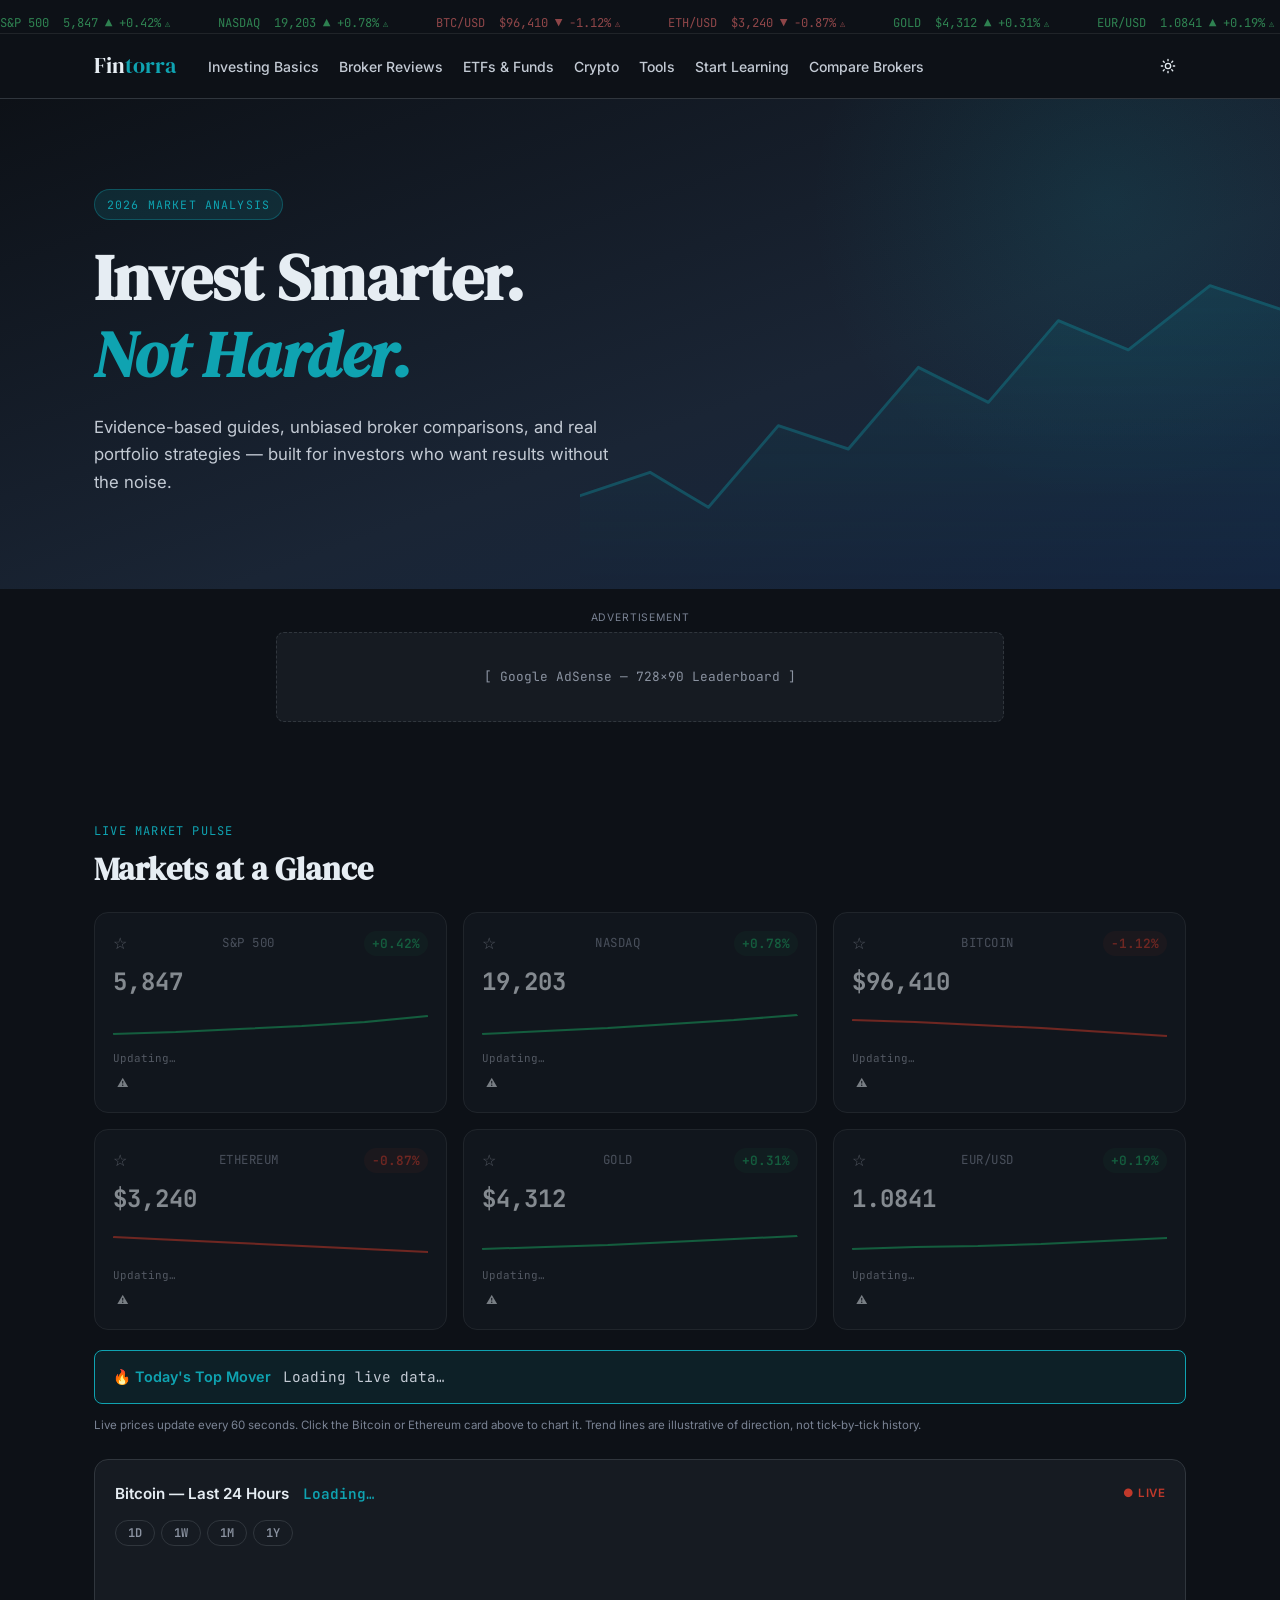
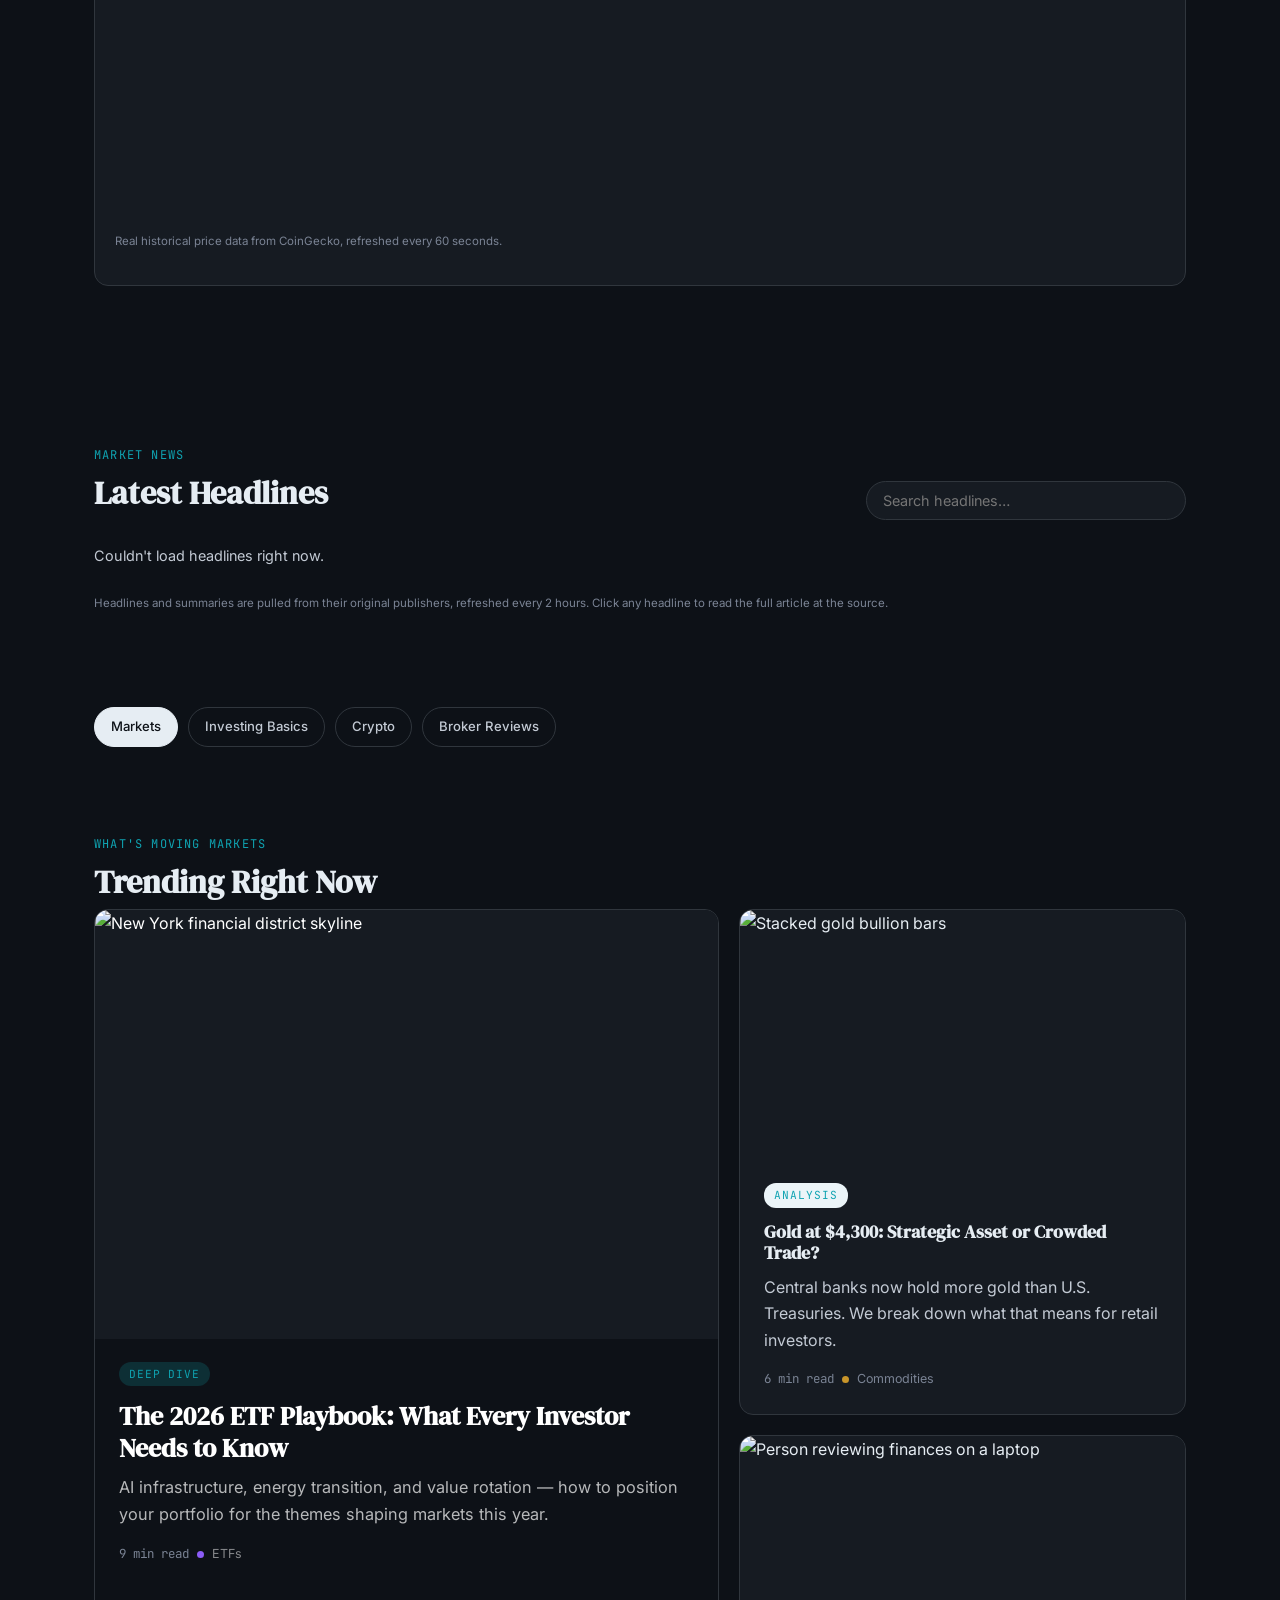
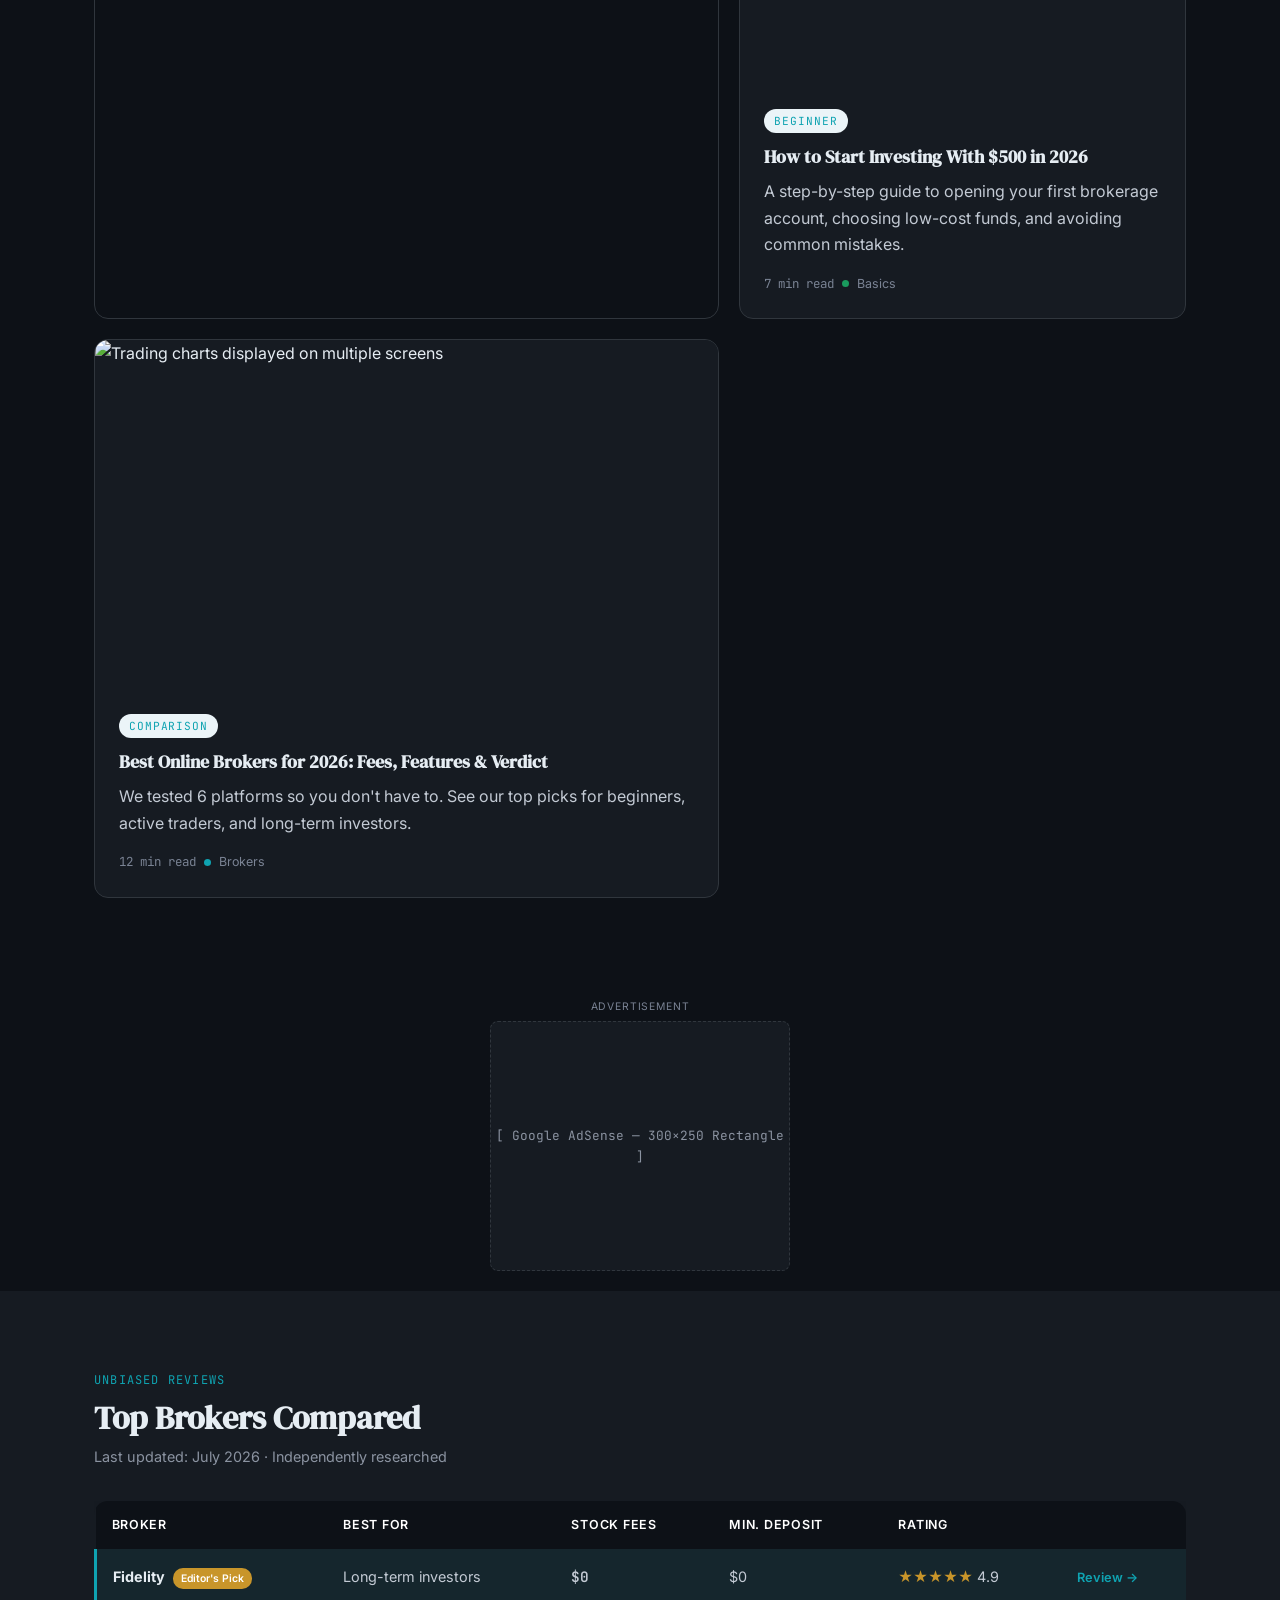
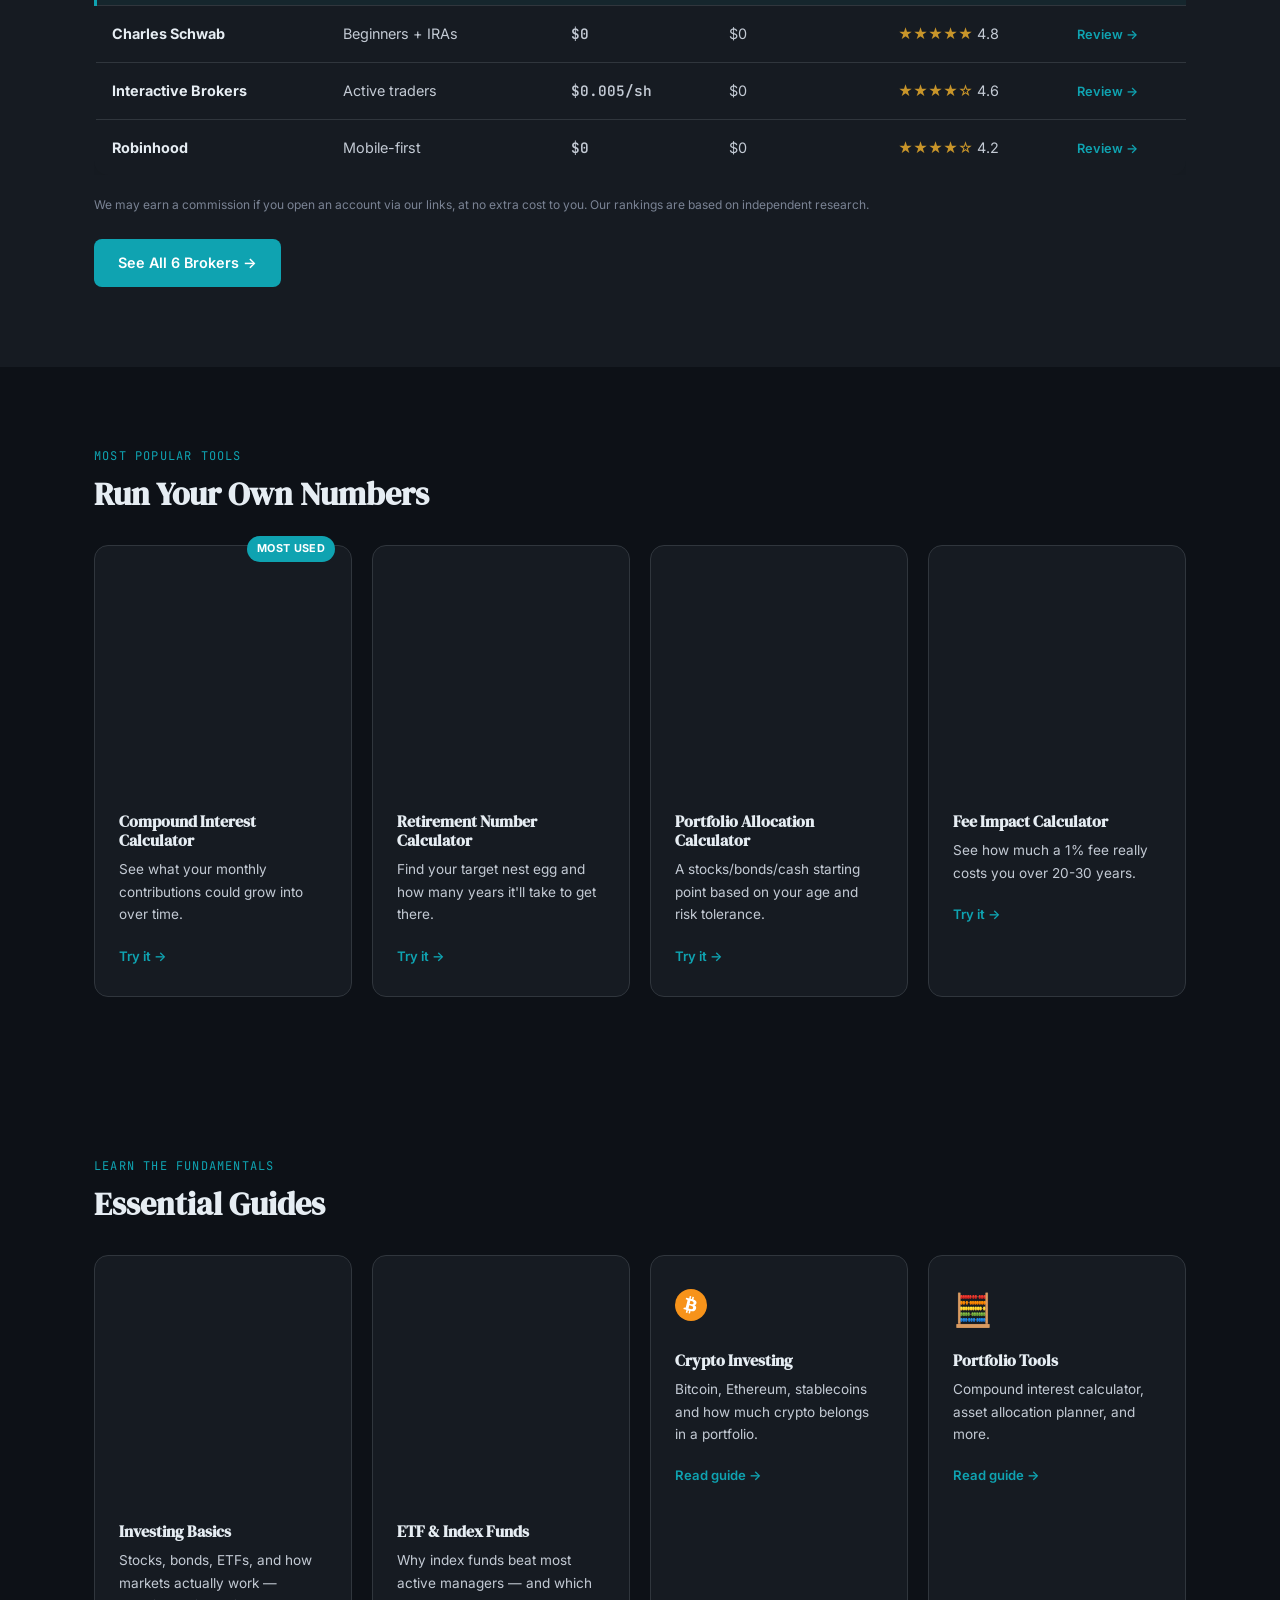
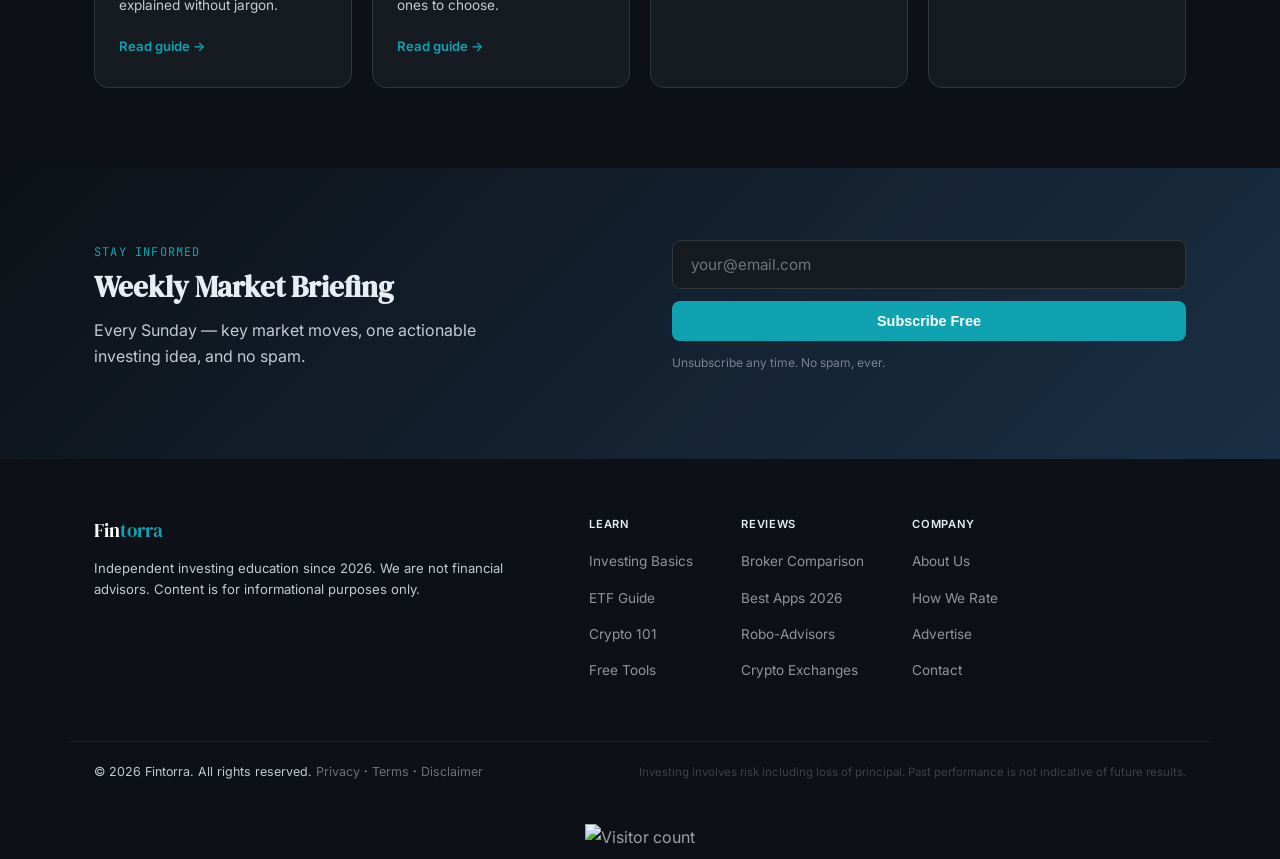
==== index.html @ e602b72d "Add files via upload" ====
<!DOCTYPE html>

<html lang="en">
<head>
<meta charset="utf-8"/>
<meta content="width=device-width, initial-scale=1.0" name="viewport"/>
<title>Fintorra — Smart Investing for Modern Investors</title>
<meta content="Evidence-based investing guides, market analysis, broker comparisons, and portfolio strategies for beginners and experienced investors." name="description"/>
<link href="https://fonts.googleapis.com" rel="preconnect"/>
<link href="https://fonts.googleapis.com/css2?family=DM+Serif+Display:ital@0;1&amp;family=Inter:wght@300;400;500;600&amp;family=JetBrains+Mono:wght@400;500&amp;display=swap" rel="stylesheet"/>
<link href="style.css?v=1784446846" rel="stylesheet"/>
<script>(function(){try{var t=localStorage.getItem('fintorra-theme');if(t!=='light'){document.documentElement.setAttribute('data-theme','dark');}}catch(e){}})();</script>
<link href="https://YOUR-DOMAIN-HERE.com/index.html" rel="canonical"/><meta content="Fintorra — Smart Investing for Modern Investors" property="og:title"/><meta content="Evidence-based investing guides, market analysis, broker comparisons, and portfolio strategies for beginners and experienced investors." property="og:description"/><meta content="website" property="og:type"/><meta content="https://YOUR-DOMAIN-HERE.com/index.html" property="og:url"/><meta content="https://YOUR-DOMAIN-HERE.com/og-default.jpg" property="og:image"/><meta content="Fintorra" property="og:site_name"/><meta content="summary_large_image" name="twitter:card"/><meta content="Fintorra — Smart Investing for Modern Investors" name="twitter:title"/><meta content="Evidence-based investing guides, market analysis, broker comparisons, and portfolio strategies for beginners and experienced investors." name="twitter:description"/><meta content="https://YOUR-DOMAIN-HERE.com/og-default.jpg" name="twitter:image"/><script type="application/ld+json">{
  "@context": "https://schema.org",
  "@type": "Organization",
  "name": "Fintorra",
  "url": "https://YOUR-DOMAIN-HERE.com"
}</script></head>
<body>
<!-- MARKET STRIP -->
<div aria-hidden="true" class="market-strip">
<div class="ticker-track">
<span class="ticker-item up" data-symbol="sp500">S&amp;P 500  5,847 ▲ +0.42%</span>
<span class="ticker-item up" data-symbol="nasdaq">NASDAQ  19,203 ▲ +0.78%</span>
<span class="ticker-item down" data-symbol="btc">BTC/USD  $96,410 ▼ −1.12%</span>
<span class="ticker-item down" data-symbol="eth">ETH/USD  $3,240 ▼ −0.87%</span>
<span class="ticker-item up" data-symbol="gold">GOLD  $4,312 ▲ +0.31%</span>
<span class="ticker-item up" data-symbol="eurusd">EUR/USD  1.0841 ▲ +0.19%</span>
<span class="ticker-item up" data-symbol="sp500">S&amp;P 500  5,847 ▲ +0.42%</span>
<span class="ticker-item up" data-symbol="nasdaq">NASDAQ  19,203 ▲ +0.78%</span>
<span class="ticker-item down" data-symbol="btc">BTC/USD  $96,410 ▼ −1.12%</span>
<span class="ticker-item down" data-symbol="eth">ETH/USD  $3,240 ▼ −0.87%</span>
<span class="ticker-item up" data-symbol="gold">GOLD  $4,312 ▲ +0.31%</span>
<span class="ticker-item up" data-symbol="eurusd">EUR/USD  1.0841 ▲ +0.19%</span>
</div>
</div>
<!-- NAV -->
<nav class="nav">
<div class="nav-inner container">
<a class="logo" href="index.html">Fin<span>torra</span></a>
<ul class="nav-links">
<li><a href="investing-basics.html">Investing Basics</a></li>
<li><a href="broker-comparison.html">Broker Reviews</a></li>
<li><a href="etf-guide.html">ETFs &amp; Funds</a></li>
<li><a href="crypto.html">Crypto</a></li>
<li><a href="tools.html">Tools</a></li>
<li><a href="investing-basics.html">Start Learning</a></li>
<li><a href="broker-comparison.html">Compare Brokers</a></li>
</ul>
<button aria-label="Toggle dark mode" class="theme-toggle" id="theme-toggle"><svg fill="none" height="16" stroke="currentColor" stroke-linecap="round" stroke-linejoin="round" stroke-width="2" viewbox="0 0 24 24" width="16"><path d="M21 12.79A9 9 0 1111.21 3 7 7 0 0021 12.79z"></path></svg></button><button aria-label="Open menu" class="hamburger" id="hamburger">☰</button>
</div>
</nav>
<!-- HERO -->
<header class="hero">
<svg aria-hidden="true" class="hero-chart-svg" preserveaspectratio="none" viewbox="0 0 600 300">
<defs>
<lineargradient id="chart-fade" x1="0" x2="0" y1="0" y2="1">
<stop offset="0%" stop-color="#0FA3B1" stop-opacity="0.35"></stop>
<stop offset="100%" stop-color="#0FA3B1" stop-opacity="0"></stop>
</lineargradient>
</defs>
<polyline class="hero-chart-line" points="0,220 60,200 110,230 170,160 230,180 290,110 350,140 410,70 470,95 540,40 600,60"></polyline>
<polyline class="hero-chart-fill" points="0,220 60,200 110,230 170,160 230,180 290,110 350,140 410,70 470,95 540,40 600,60 600,300 0,300"></polyline>
</svg>
<div class="container hero-inner">
<div class="hero-badge">2026 Market Analysis</div>
<h1 class="hero-title">Invest Smarter.<br/><em>Not Harder.</em></h1>
<p class="hero-sub">Evidence-based guides, unbiased broker comparisons, and real portfolio strategies — built for investors who want results without the noise.</p>
</div>
</header>
<!-- AD SLOT: Leaderboard -->
<div class="ad-slot container">
<span class="ad-label">Advertisement</span>
<div class="ad-placeholder leaderboard">[ Google AdSense — 728×90 Leaderboard ]</div>
</div>
<!-- MARKET PULSE DASHBOARD -->
<section class="market-pulse section-gap container">
<div class="section-eyebrow">Live Market Pulse</div>
<h2 class="section-title">Markets at a Glance</h2>
<div class="pulse-grid">
<div class="dash-card" data-symbol="sp500">
<div class="dash-card-top"><button aria-label="Add sp500 to watchlist" aria-pressed="false" class="watch-star" data-watch="sp500" type="button">☆</button><span class="dash-label">S&amp;P 500</span><span class="dash-change up" data-change="">+0.42%</span></div>
<div class="dash-price" data-price="">5,847</div>
<svg aria-hidden="true" class="dash-spark" preserveaspectratio="none" viewbox="0 0 100 30"><polyline class="up" data-spark="" points="0,22 20,20 40,17 60,14 80,10 100,4"></polyline></svg>
<span class="dash-updated" data-updated="sp500">Updating…</span></div>
<div class="dash-card" data-symbol="nasdaq">
<div class="dash-card-top"><button aria-label="Add nasdaq to watchlist" aria-pressed="false" class="watch-star" data-watch="nasdaq" type="button">☆</button><span class="dash-label">NASDAQ</span><span class="dash-change up" data-change="">+0.78%</span></div>
<div class="dash-price" data-price="">19,203</div>
<svg aria-hidden="true" class="dash-spark" preserveaspectratio="none" viewbox="0 0 100 30"><polyline class="up" data-spark="" points="0,22 20,19 40,16 60,12 80,8 100,3"></polyline></svg>
<span class="dash-updated" data-updated="nasdaq">Updating…</span></div>
<div class="dash-card is-chartable" data-symbol="btc" data-coin-id="bitcoin">
<div class="dash-card-top"><button aria-label="Add btc to watchlist" aria-pressed="false" class="watch-star" data-watch="btc" type="button">☆</button><span class="dash-label">Bitcoin</span><span class="dash-change down" data-change="">−1.12%</span></div>
<div class="dash-price" data-price="">$96,410</div>
<svg aria-hidden="true" class="dash-spark" preserveaspectratio="none" viewbox="0 0 100 30"><polyline class="down" data-spark="" points="0,8 20,10 40,13 60,16 80,20 100,24"></polyline></svg>
<span class="dash-updated" data-updated="btc">Updating…</span></div>
<div class="dash-card is-chartable" data-symbol="eth" data-coin-id="ethereum">
<div class="dash-card-top"><button aria-label="Add eth to watchlist" aria-pressed="false" class="watch-star" data-watch="eth" type="button">☆</button><span class="dash-label">Ethereum</span><span class="dash-change down" data-change="">−0.87%</span></div>
<div class="dash-price" data-price="">$3,240</div>
<svg aria-hidden="true" class="dash-spark" preserveaspectratio="none" viewbox="0 0 100 30"><polyline class="down" data-spark="" points="0,8 20,11 40,14 60,17 80,20 100,23"></polyline></svg>
<span class="dash-updated" data-updated="eth">Updating…</span></div>
<div class="dash-card" data-symbol="gold">
<div class="dash-card-top"><button aria-label="Add gold to watchlist" aria-pressed="false" class="watch-star" data-watch="gold" type="button">☆</button><span class="dash-label">Gold</span><span class="dash-change up" data-change="">+0.31%</span></div>
<div class="dash-price" data-price="">$4,312</div>
<svg aria-hidden="true" class="dash-spark" preserveaspectratio="none" viewbox="0 0 100 30"><polyline class="up" data-spark="" points="0,20 20,18 40,16 60,13 80,10 100,7"></polyline></svg>
<span class="dash-updated" data-updated="gold">Updating…</span></div>
<div class="dash-card" data-symbol="eurusd">
<div class="dash-card-top"><button aria-label="Add eurusd to watchlist" aria-pressed="false" class="watch-star" data-watch="eurusd" type="button">☆</button><span class="dash-label">EUR/USD</span><span class="dash-change up" data-change="">+0.19%</span></div>
<div class="dash-price" data-price="">1.0841</div>
<svg aria-hidden="true" class="dash-spark" preserveaspectratio="none" viewbox="0 0 100 30"><polyline class="up" data-spark="" points="0,20 20,18 40,17 60,15 80,12 100,9"></polyline></svg>
<span class="dash-updated" data-updated="eurusd">Updating…</span></div>
</div>
<div class="top-mover" id="top-mover">
<span class="top-mover-label">🔥 Today's Top Mover</span>
<span class="top-mover-value" id="top-mover-value">Loading live data…</span>
</div>
<p class="pulse-disclaimer">Live prices update every 60 seconds. Click the Bitcoin or Ethereum card above to chart it. Trend lines are illustrative of direction, not tick-by-tick history.</p>
<div class="live-chart-card">
<div class="live-chart-head">
<div>
<span class="live-chart-title" id="chart-title">Bitcoin — Last 24 Hours</span>
<span class="live-chart-badge" id="chart-price">Loading…</span>
</div>
<span class="live-dot">● LIVE</span>
</div>
<div class="chart-range-toggle" role="group" aria-label="Chart time range">
<button class="range-btn active" data-days="1" type="button">1D</button>
<button class="range-btn" data-days="7" type="button">1W</button>
<button class="range-btn" data-days="30" type="button">1M</button>
<button class="range-btn" data-days="365" type="button">1Y</button>
</div>
<div class="chart-canvas-wrap">
<canvas height="220" id="btc-chart"></canvas>
</div>
<p class="pulse-disclaimer">Real historical price data from CoinGecko, refreshed every 60 seconds.</p>
</div>
</section>
<!-- MARKET NEWS -->
<section class="market-news section-gap container" id="market-news">
<div class="news-head">
<div>
<div class="section-eyebrow">Market News</div>
<h2 class="section-title">Latest Headlines</h2>
</div>
<div class="news-search-wrap">
<input aria-label="Search news headlines" class="news-search" id="news-search" placeholder="Search headlines…" type="search"/>
</div>
</div>
<div class="news-list" id="news-list">
<p class="news-empty">Loading headlines…</p>
</div>
<p class="pulse-disclaimer">Headlines and summaries are pulled from their original publishers, refreshed every 2 hours. Click any headline to read the full article at the source.</p>
</section>
<!-- CATEGORY NAV -->
<div class="category-pills container">
<a class="pill active" href="#trending">Markets</a>
<a class="pill" href="investing-basics.html">Investing Basics</a>
<a class="pill" href="crypto.html">Crypto</a>
<a class="pill" href="broker-comparison.html">Broker Reviews</a>
</div>
<!-- TRENDING TOPICS -->
<section class="trending section-gap container" id="trending">
<div class="section-eyebrow">What's Moving Markets</div>
<h2 class="section-title">Trending Right Now</h2>
<div class="trend-grid">
<article class="trend-card featured">
<img alt="New York financial district skyline" class="trend-photo" loading="lazy" src="https://images.unsplash.com/photo-1527305265013-ddd1054521d6?fm=jpg&amp;q=70&amp;w=900&amp;auto=format&amp;fit=crop"/>
<div class="trend-body">
<div class="trend-tag">Deep Dive</div>
<h3><a href="etf-guide.html">The 2026 ETF Playbook: What Every Investor Needs to Know</a></h3>
<p>AI infrastructure, energy transition, and value rotation — how to position your portfolio for the themes shaping markets this year.</p>
<div class="card-meta"><span class="read-time">9 min read</span><span class="category-dot etfs"></span><span>ETFs</span></div>
</div>
</article>
<article class="trend-card">
<img alt="Stacked gold bullion bars" class="trend-photo" loading="lazy" src="https://images.unsplash.com/photo-1718752773283-de1f92513671?fm=jpg&amp;q=70&amp;w=700&amp;auto=format&amp;fit=crop"/>
<div class="trend-body">
<div class="trend-tag">Analysis</div>
<h3><a href="gold-outlook.html">Gold at $4,300: Strategic Asset or Crowded Trade?</a></h3>
<p>Central banks now hold more gold than U.S. Treasuries. We break down what that means for retail investors.</p>
<div class="card-meta"><span class="read-time">6 min read</span><span class="category-dot commodities"></span><span>Commodities</span></div>
</div>
</article>
<article class="trend-card">
<img alt="Person reviewing finances on a laptop" class="trend-photo" loading="lazy" src="https://images.unsplash.com/photo-1735825764460-c5dec05d6253?fm=jpg&amp;q=70&amp;w=700&amp;auto=format&amp;fit=crop"/>
<div class="trend-body">
<div class="trend-tag">Beginner</div>
<h3><a href="investing-basics.html">How to Start Investing With $500 in 2026</a></h3>
<p>A step-by-step guide to opening your first brokerage account, choosing low-cost funds, and avoiding common mistakes.</p>
<div class="card-meta"><span class="read-time">7 min read</span><span class="category-dot basics"></span><span>Basics</span></div>
</div>
</article>
<article class="trend-card">
<img alt="Trading charts displayed on multiple screens" class="trend-photo" loading="lazy" src="https://images.unsplash.com/photo-1767424412548-1a1ac7f4b9bc?fm=jpg&amp;q=70&amp;w=700&amp;auto=format&amp;fit=crop"/>
<div class="trend-body">
<div class="trend-tag">Comparison</div>
<h3><a href="broker-comparison.html">Best Online Brokers for 2026: Fees, Features &amp; Verdict</a></h3>
<p>We tested 6 platforms so you don't have to. See our top picks for beginners, active traders, and long-term investors.</p>
<div class="card-meta"><span class="read-time">12 min read</span><span class="category-dot brokers"></span><span>Brokers</span></div>
</div>
</article>
</div>
</section>
<!-- AD SLOT: Rectangle -->
<div class="ad-slot container ad-slot-mid">
<span class="ad-label">Advertisement</span>
<div class="ad-placeholder rectangle">[ Google AdSense — 300×250 Rectangle ]</div>
</div>
<!-- BROKER COMPARISON PREVIEW -->
<section class="brokers-preview section-gap">
<div class="container">
<div class="section-eyebrow">Unbiased Reviews</div>
<h2 class="section-title">Top Brokers Compared</h2>
<p class="section-sub">Last updated: July 2026 · Independently researched</p>
<div class="broker-table-wrap">
<table class="broker-table">
<thead>
<tr>
<th>Broker</th>
<th>Best For</th>
<th>Stock Fees</th>
<th>Min. Deposit</th>
<th>Rating</th>
<th></th>
</tr>
</thead>
<tbody>
<tr class="top-pick">
<td><strong>Fidelity</strong><span class="badge">Editor's Pick</span></td>
<td>Long-term investors</td>
<td class="fee">$0</td>
<td>$0</td>
<td><span class="stars">★★★★★</span> 4.9</td>
<td><a class="table-btn" href="broker-comparison.html">Review →</a></td>
</tr>
<tr>
<td><strong>Charles Schwab</strong></td>
<td>Beginners + IRAs</td>
<td class="fee">$0</td>
<td>$0</td>
<td><span class="stars">★★★★★</span> 4.8</td>
<td><a class="table-btn" href="broker-comparison.html">Review →</a></td>
</tr>
<tr>
<td><strong>Interactive Brokers</strong></td>
<td>Active traders</td>
<td class="fee">$0.005/sh</td>
<td>$0</td>
<td><span class="stars">★★★★☆</span> 4.6</td>
<td><a class="table-btn" href="broker-comparison.html">Review →</a></td>
</tr>
<tr>
<td><strong>Robinhood</strong></td>
<td>Mobile-first</td>
<td class="fee">$0</td>
<td>$0</td>
<td><span class="stars">★★★★☆</span> 4.2</td>
<td><a class="table-btn" href="broker-comparison.html">Review →</a></td>
</tr>
</tbody>
</table>
</div>
<div class="table-disclaimer">We may earn a commission if you open an account via our links, at no extra cost to you. Our rankings are based on independent research.</div>
<a class="btn-primary mt-24" href="broker-comparison.html">See All 6 Brokers →</a>
</div>
</section>
<!-- MOST POPULAR TOOLS -->
<section class="tools-preview section-gap container">
<div class="section-eyebrow">Most Popular Tools</div>
<h2 class="section-title">Run Your Own Numbers</h2>
<div class="tools-preview-grid">
<a class="tool-preview-card" href="tools.html#compound-calculator">
<span class="tool-badge">Most Used</span>
<div class="guide-icon"><svg class="tool-icon-svg" fill="none" viewBox="0 0 24 24"><polyline points="23 6 13.5 15.5 8.5 10.5 1 18"></polyline><polyline points="17 6 23 6 23 12"></polyline></svg></div>
<h3>Compound Interest Calculator</h3>
<p>See what your monthly contributions could grow into over time.</p>
<span class="guide-link">Try it →</span>
</a>
<a class="tool-preview-card" href="tools.html#retirement-calculator">
<div class="guide-icon"><svg class="tool-icon-svg" fill="none" viewBox="0 0 24 24"><circle cx="12" cy="12" r="10"></circle><circle cx="12" cy="12" r="6"></circle><circle cx="12" cy="12" r="2"></circle></svg></div>
<h3>Retirement Number Calculator</h3>
<p>Find your target nest egg and how many years it'll take to get there.</p>
<span class="guide-link">Try it →</span>
</a>
<a class="tool-preview-card" href="tools.html#allocation-calculator">
<div class="guide-icon"><svg class="tool-icon-svg" fill="none" viewBox="0 0 24 24"><line x1="4" y1="21" x2="4" y2="14"></line><line x1="4" y1="10" x2="4" y2="3"></line><line x1="12" y1="21" x2="12" y2="12"></line><line x1="12" y1="8" x2="12" y2="3"></line><line x1="20" y1="21" x2="20" y2="16"></line><line x1="20" y1="12" x2="20" y2="3"></line><line x1="1" y1="14" x2="7" y2="14"></line><line x1="9" y1="8" x2="15" y2="8"></line><line x1="17" y1="16" x2="23" y2="16"></line></svg></div>
<h3>Portfolio Allocation Calculator</h3>
<p>A stocks/bonds/cash starting point based on your age and risk tolerance.</p>
<span class="guide-link">Try it →</span>
</a>
<a class="tool-preview-card" href="tools.html#fee-calculator">
<div class="guide-icon"><svg class="tool-icon-svg" fill="none" viewBox="0 0 24 24"><line x1="19" y1="5" x2="5" y2="19"></line><circle cx="6.5" cy="6.5" r="2.5"></circle><circle cx="17.5" cy="17.5" r="2.5"></circle></svg></div>
<h3>Fee Impact Calculator</h3>
<p>See how much a 1% fee really costs you over 20-30 years.</p>
<span class="guide-link">Try it →</span>
</a>
</div>
</section>
<!-- FEATURED GUIDES -->
<section class="guides section-gap container">
<div class="section-eyebrow">Learn the Fundamentals</div>
<h2 class="section-title">Essential Guides</h2>
<div class="guides-grid">
<a class="guide-card" href="investing-basics.html">
<div class="guide-icon"><svg class="tool-icon-svg" fill="none" viewBox="0 0 24 24"><polyline points="23 6 13.5 15.5 8.5 10.5 1 18"></polyline><polyline points="17 6 23 6 23 12"></polyline></svg></div>
<h3>Investing Basics</h3>
<p>Stocks, bonds, ETFs, and how markets actually work — explained without jargon.</p>
<span class="guide-link">Read guide →</span>
</a>
<a class="guide-card" href="etf-guide.html">
<div class="guide-icon"><svg class="tool-icon-svg" fill="none" viewBox="0 0 24 24"><polygon points="12 2 2 7 12 12 22 7 12 2"></polygon><polyline points="2 17 12 22 22 17"></polyline><polyline points="2 12 12 17 22 12"></polyline></svg></div>
<h3>ETF &amp; Index Funds</h3>
<p>Why index funds beat most active managers — and which ones to choose.</p>
<span class="guide-link">Read guide →</span>
</a>
<a class="guide-card" href="crypto.html">
<div class="guide-icon">
<svg aria-hidden="true" height="32" viewbox="0 0 32 32" width="32">
<circle cx="16" cy="16" fill="#F7931A" r="16"></circle>
<path d="M21.5 14.2c.3-1.9-1.2-3-3.1-3.6l.6-2.5-1.5-.4-.6 2.4c-.4-.1-.8-.2-1.2-.3l.6-2.5-1.5-.4-.6 2.5c-.3-.1-.7-.2-1-.2v-.01l-2.1-.5-.4 1.6s1.1.3 1.1.3c.6.2.7.6.7.9l-1.7 6.8c-.1.2-.3.5-.7.4 0 0-1.1-.3-1.1-.3l-.7 1.7 2 .5c.4.1.7.2 1.1.3l-.6 2.6 1.5.4.6-2.5c.4.1.8.2 1.2.3l-.6 2.5 1.5.4.6-2.6c2.6.5 4.5.3 5.3-2.1.7-1.9 0-3-1.4-3.7 1-.2 1.7-.9 1.9-2.3zm-3.4 4.8c-.5 1.9-3.6.9-4.6.6l.8-3.4c1 .3 4.3.7 3.8 2.8zm.5-4.8c-.4 1.7-3.1.9-4 .6l.8-3.1c.9.2 3.6.6 3.2 2.5z" fill="#fff"></path>
</svg>
</div>
<h3>Crypto Investing</h3>
<p>Bitcoin, Ethereum, stablecoins and how much crypto belongs in a portfolio.</p>
<span class="guide-link">Read guide →</span>
</a>
<a class="guide-card" href="tools.html">
<div class="guide-icon">🧮</div>
<h3>Portfolio Tools</h3>
<p>Compound interest calculator, asset allocation planner, and more.</p>
<span class="guide-link">Read guide →</span>
</a>
</div>
</section>
<!-- NEWSLETTER -->
<section class="newsletter section-gap">
<div class="container newsletter-inner">
<div class="newsletter-text">
<div class="section-eyebrow">Stay Informed</div>
<h2>Weekly Market Briefing</h2>
<p>Every Sunday — key market moves, one actionable investing idea, and no spam.</p>
</div>
<form class="newsletter-form" onsubmit="handleSubscribe(event)">
<input class="email-input" placeholder="your@email.com" required="" type="email"/>
<button class="btn-primary" type="submit">Subscribe Free</button>
<p class="form-note">Unsubscribe any time. No spam, ever.</p>
</form>
</div>
</section>
<!-- FOOTER -->
<footer class="footer">
<div class="container footer-inner">
<div class="footer-brand">
<a class="logo" href="index.html">Fin<span>torra</span></a>
<p>Independent investing education since 2026. We are not financial advisors. Content is for informational purposes only.</p>
</div>
<div class="footer-links">
<div class="footer-col">
<h4>Learn</h4>
<ul>
<li><a href="investing-basics.html">Investing Basics</a></li>
<li><a href="etf-guide.html">ETF Guide</a></li>
<li><a href="crypto.html">Crypto 101</a></li>
<li><a href="tools.html">Free Tools</a></li>
</ul>
</div>
<div class="footer-col">
<h4>Reviews</h4>
<ul>
<li><a href="broker-comparison.html">Broker Comparison</a></li>
<li><a href="broker-comparison.html">Best Apps 2026</a></li>
<li><a href="tools.html">Robo-Advisors</a></li>
<li><a href="crypto.html">Crypto Exchanges</a></li>
</ul>
</div>
<div class="footer-col">
<h4>Company</h4>
<ul>
<li><a href="about.html">About Us</a></li>
<li><a href="broker-comparison.html#how-we-rate">How We Rate</a></li>
<li><a href="contact.html">Advertise</a></li>
<li><a href="contact.html">Contact</a></li>
</ul>
</div>
</div>
</div>
<div class="footer-bottom container">
<p>© 2026 Fintorra. All rights reserved. <a href="privacy.html">Privacy</a> · <a href="terms.html">Terms</a> · <a href="disclaimer.html">Disclaimer</a></p>
<p class="disclaimer-text">Investing involves risk including loss of principal. Past performance is not indicative of future results.</p>
</div>
<div class="visitor-counter" style="text-align:center;padding:8px 0;"><img alt="Visitor count" src="https://api.visitorbadge.io/api/visitors?path=marketedge-zippy-pavlova-49449e&amp;label=Visitors&amp;countColor=%23263759&amp;style=flat"/></div></footer>
<script src="https://cdn.jsdelivr.net/npm/chart.js@4.4.0/dist/chart.umd.min.js"></script>
<script src="script.js?v=1784446846"></script>
</body>
</html>
---- style.css ----
/* ===========================
   FINTORRA — GLOBAL STYLES
   =========================== */

:root {
  --ink:       #0D1117;
  --ink-soft:  #3A4050;
  --ink-muted: #7A8394;
  --surface:   #F7F8FA;
  --white:     #FFFFFF;
  --border:    #E4E7ED;

  /* Accent — deep teal-slate, not typical finance blue */
  --accent:    #1A5F7A;
  --accent-lt: #EBF4F8;
  --accent-hi: #0FA3B1;

  --gold:      #C8952A;
  --green:     #1A9B5E;
  --red:       #C0392B;

  --ff-display: 'DM Serif Display', Georgia, serif;
  --ff-body:    'Inter', system-ui, sans-serif;
  --ff-mono:    'JetBrains Mono', monospace;

  --radius: 8px;
  --radius-lg: 14px;
  --shadow: 0 2px 12px rgba(0,0,0,0.07);
  --shadow-lg: 0 8px 40px rgba(0,0,0,0.1);

  /* Single source of truth for the ticker strip's height, so .nav's
     sticky offset can never drift out of sync with it (was a hardcoded
     "top: 34px" magic number before). */
  --ticker-height: 34px;
}

*, *::before, *::after { box-sizing: border-box; margin: 0; padding: 0; }

html { scroll-behavior: smooth; font-size: 16px; }

body {
  font-family: var(--ff-body);
  color: var(--ink);
  background: var(--white);
  line-height: 1.65;
  -webkit-font-smoothing: antialiased;
  max-width: 100vw;
}

/* ===========================
   LAYOUT
   =========================== */
.container { max-width: 1140px; margin: 0 auto; padding: 0 24px; }
.section-gap { padding-top: 80px; padding-bottom: 80px; }

.content-sidebar-layout {
  display: grid;
  grid-template-columns: 1fr 320px;
  gap: 48px;
  align-items: start;
  padding: 60px 0;
}
.main-content { min-width: 0; }

/* ===========================
   TYPOGRAPHY
   =========================== */
h1, h2, h3 { font-family: var(--ff-display); line-height: 1.2; }
h1 { font-size: clamp(2rem, 5vw, 3.2rem); }
h2 { font-size: clamp(1.5rem, 3vw, 2rem); margin-bottom: 16px; }
h3 { font-size: 1.25rem; margin-bottom: 10px; }
h4 { font-size: 0.95rem; font-weight: 600; text-transform: uppercase; letter-spacing: 0.06em; color: var(--ink-soft); margin-bottom: 10px; font-family: var(--ff-body); }

p { margin-bottom: 14px; color: var(--ink-soft); }

a { color: var(--accent); text-decoration: none; }
a:hover { color: var(--accent-hi); }

ul, ol { padding-left: 20px; }
li { margin-bottom: 6px; color: var(--ink-soft); }

.section-eyebrow {
  font-family: var(--ff-mono);
  font-size: 0.75rem;
  letter-spacing: 0.1em;
  text-transform: uppercase;
  color: var(--accent-hi);
  margin-bottom: 8px;
}

.section-title { margin-bottom: 8px; }
.section-sub { color: var(--ink-muted); font-size: 0.9rem; margin-bottom: 32px; }

/* ===========================
   BUTTONS
   =========================== */
.btn-primary {
  display: inline-block;
  background: var(--accent);
  color: var(--white) !important;
  padding: 12px 24px;
  border-radius: var(--radius);
  font-weight: 600;
  font-size: 0.9rem;
  transition: background 0.2s, transform 0.1s;
  cursor: pointer;
  border: none;
}
.btn-primary:hover { background: var(--accent-hi); transform: translateY(-1px); }
.btn-primary.sm { padding: 8px 16px; font-size: 0.82rem; }

.btn-ghost {
  display: inline-block;
  border: 1.5px solid var(--border);
  color: var(--ink) !important;
  padding: 11px 24px;
  border-radius: var(--radius);
  font-weight: 500;
  font-size: 0.9rem;
  transition: border-color 0.2s, background 0.2s;
}
.btn-ghost:hover { border-color: var(--accent); background: var(--accent-lt); }

/* .btn-ghost sits on the dark hero background — override for readable contrast */
.hero .btn-ghost {
  color: var(--white) !important;
  border-color: rgba(255,255,255,0.4);
}
.hero .btn-ghost:hover { border-color: var(--white); background: rgba(255,255,255,0.08); }

.mt-24 { margin-top: 24px; }

/* ===========================
   NAV
   =========================== */
.nav {
  position: sticky;
  top: var(--ticker-height);
  z-index: 100;
  background: #FFFFFF;
  backdrop-filter: blur(10px);
  border-bottom: 1px solid var(--border);
}
.nav-inner {
  display: flex;
  align-items: center;
  gap: 32px;
  height: 64px;
}
.logo {
  font-family: var(--ff-display);
  font-size: 1.35rem;
  color: var(--ink);
  flex-shrink: 0;
}
.logo span { color: var(--accent-hi); }

.nav-links {
  display: flex;
  list-style: none;
  padding: 0;
  gap: 20px;
  flex: 1;
}
.nav-links li { margin: 0; }
.nav-links a {
  font-size: 0.875rem;
  font-weight: 500;
  color: var(--ink-soft) !important;
  transition: color 0.15s;
}
.nav-links a:hover, .nav-links a.active { color: var(--accent) !important; }

.nav-cta {
  font-size: 0.82rem;
  font-weight: 600;
  background: var(--accent);
  color: var(--white) !important;
  padding: 8px 18px;
  border-radius: var(--radius);
  white-space: nowrap;
  transition: background 0.2s;
}
.nav-cta:hover { background: var(--accent-hi); }

.hamburger {
  display: none;
  background: none;
  border: none;
  font-size: 1.4rem;
  cursor: pointer;
  color: var(--ink);
  margin-left: 12px;
}
.theme-toggle {
  background: none;
  border: none;
  width: 36px;
  height: 36px;
  font-size: 1rem;
  cursor: pointer;
  color: var(--ink);
  display: flex;
  align-items: center;
  justify-content: center;
  transition: color 0.2s;
  flex-shrink: 0;
  margin-left: auto;
}
.theme-toggle:hover { color: var(--accent); }

/* ===========================
   HERO
   =========================== */
.hero {
  background: linear-gradient(160deg, var(--ink) 0%, #1A2535 60%, #152640 100%);
  color: var(--white);
  padding: 90px 0 0;
  overflow: hidden;
  position: relative;
}

.hero::before {
  content: '';
  position: absolute;
  top: -40%;
  right: -10%;
  width: 600px;
  height: 600px;
  background: radial-gradient(circle, rgba(15,163,177,0.12) 0%, transparent 70%);
  pointer-events: none;
}

.hero-chart-svg {
  position: absolute;
  bottom: 0;
  right: 0;
  width: 65%;
  max-width: 700px;
  height: auto;
  opacity: 0.35;
  pointer-events: none;
}
.hero-chart-line {
  fill: none;
  stroke: var(--accent-hi);
  stroke-width: 2.5;
  stroke-linecap: round;
  stroke-linejoin: round;
  stroke-dasharray: 900;
  stroke-dashoffset: 900;
  animation: draw-chart 2.4s ease-out forwards 0.3s;
}
.hero-chart-fill {
  fill: url(#chart-fade);
  stroke: none;
  opacity: 0;
  animation: fade-in-chart 1.5s ease-out forwards 1.5s;
}
@keyframes draw-chart { to { stroke-dashoffset: 0; } }
@keyframes fade-in-chart { to { opacity: 1; } }
@media (max-width: 768px) {
  .hero-chart-svg { width: 90%; opacity: 0.22; }
}

.hero-inner { position: relative; z-index: 1; padding-bottom: 60px; }

.hero-badge {
  display: inline-block;
  background: rgba(15,163,177,0.15);
  border: 1px solid rgba(15,163,177,0.35);
  color: var(--accent-hi);
  font-family: var(--ff-mono);
  font-size: 0.72rem;
  letter-spacing: 0.1em;
  text-transform: uppercase;
  padding: 5px 12px;
  border-radius: 20px;
  margin-bottom: 20px;
}

.hero-title {
  font-size: clamp(2.5rem, 6vw, 4rem);
  color: var(--white);
  margin-bottom: 20px;
  max-width: 600px;
}
.hero-title em { color: var(--accent-hi); font-style: italic; }

.hero-sub {
  font-size: 1.05rem;
  color: rgba(255,255,255,0.7);
  max-width: 520px;
  margin-bottom: 32px;
}

.hero-actions { display: flex; gap: 12px; margin-bottom: 56px; flex-wrap: wrap; }

.hero-stats {
  display: flex;
  align-items: center;
  gap: 32px;
  flex-wrap: wrap;
}
.stat { display: flex; flex-direction: column; }
.stat-num { font-family: var(--ff-display); font-size: 2rem; color: var(--white); line-height: 1; }
.stat-k { font-family: var(--ff-display); font-size: 2rem; color: var(--white); }
.stat-label { font-size: 0.75rem; color: rgba(255,255,255,0.5); text-transform: uppercase; letter-spacing: 0.05em; margin-top: 2px; }
.stat-divider { width: 1px; height: 40px; background: rgba(255,255,255,0.15); }

/* TICKER — persistent strip above the nav, present on every page */
.market-strip {
  background: #0D1117;
  border-bottom: 1px solid rgba(255,255,255,0.08);
  height: var(--ticker-height);
  box-sizing: border-box;
  padding: 8px 0;
  overflow: hidden;
  white-space: nowrap;
  position: sticky;
  top: 0;
  z-index: 101;
}
.ticker-track {
  display: inline-flex;
  gap: 48px;
  animation: ticker 30s linear infinite;
}
.ticker-item {
  font-family: var(--ff-mono);
  font-size: 0.76rem;
  color: rgba(255,255,255,0.6);
}
.ticker-item.up { color: #4ade80; }
.ticker-item.down { color: #f87171; }

/* Stale-data indicator — a failed refresh should never be silent.
   Dims the value and adds a small warning dot; the title="" attribute
   (set in script.js) supplies the tooltip explanation. */
.is-stale { opacity: 0.55; position: relative; }
.is-stale::after {
  content: '⚠';
  font-size: 0.7em;
  margin-left: 4px;
  opacity: 0.9;
}

@keyframes ticker {
  from { transform: translateX(0); }
  to { transform: translateX(-50%); }
}

/* ===========================
   AD SLOTS
   =========================== */
.ad-slot {
  padding-top: 20px;
  padding-bottom: 20px;
  text-align: center;
}
.ad-label {
  display: block;
  font-size: 0.65rem;
  color: var(--ink-muted);
  text-transform: uppercase;
  letter-spacing: 0.08em;
  margin-bottom: 6px;
}
.ad-placeholder {
  background: var(--surface);
  border: 1px dashed var(--border);
  border-radius: var(--radius);
  color: var(--ink-muted);
  font-size: 0.8rem;
  font-family: var(--ff-mono);
  display: inline-flex;
  align-items: center;
  justify-content: center;
  margin: 0 auto;
}
.ad-placeholder.leaderboard { width: 100%; max-width: 728px; height: 90px; }
.ad-placeholder.rectangle { width: 300px; height: 250px; }
.ad-placeholder.sidebar-ad { width: 300px; height: 600px; }
.ad-slot-mid { display: flex; flex-direction: column; align-items: center; }

/* ===========================
   MARKET PULSE DASHBOARD
   =========================== */
.pulse-grid {
  display: grid;
  grid-template-columns: repeat(3, 1fr);
  gap: 16px;
  margin-top: 24px;
}
.dash-card {
  background: var(--white);
  border: 1px solid var(--border);
  border-radius: var(--radius-lg);
  padding: 18px;
  transition: box-shadow 0.2s, transform 0.2s;
}
.dash-card:hover { box-shadow: var(--shadow-lg); transform: translateY(-2px); }
.dash-card-top { display: flex; justify-content: space-between; align-items: center; margin-bottom: 6px; }
.dash-label { font-size: 0.78rem; font-family: var(--ff-mono); color: var(--ink-muted); text-transform: uppercase; letter-spacing: 0.04em; }
.dash-change { font-size: 0.8rem; font-family: var(--ff-mono); font-weight: 600; padding: 2px 8px; border-radius: 999px; display: inline-block; }
.dash-change.up { color: var(--green); background: rgba(26,155,94,0.1); }
.dash-change.down { color: var(--red); background: rgba(192,57,43,0.1); }
.dash-price { font-size: 1.5rem; font-weight: 700; font-family: var(--ff-mono); margin-bottom: 10px; }
.dash-spark { width: 100%; height: 30px; display: block; }
.dash-spark polyline { fill: none; stroke-width: 2; stroke: var(--ink-muted); }
.dash-spark polyline.up { stroke: var(--green); }
.dash-spark polyline.down { stroke: var(--red); }

/* Watchlist star (item 3) */
.watch-star {
  background: none;
  border: none;
  cursor: pointer;
  font-size: 1rem;
  color: var(--ink-muted);
  padding: 0;
  margin-right: 6px;
  line-height: 1;
  transition: color 0.15s, transform 0.15s;
}
.watch-star:hover { color: var(--gold); transform: scale(1.15); }
.watch-star.is-watched { color: var(--gold); }
.dash-card.is-watched { border-color: var(--gold); }

/* "Updated Xs ago" label (item 6) */
.dash-updated {
  display: block;
  font-size: 0.68rem;
  font-family: var(--ff-mono);
  color: var(--ink-muted);
  margin-top: 8px;
}
.dash-card { cursor: pointer; }
.dash-card:hover { border-color: var(--accent-hi); }

.chart-range-toggle { display: flex; gap: 6px; margin-bottom: 14px; }
.range-btn {
  background: var(--surface);
  border: 1px solid var(--border);
  color: var(--ink-muted);
  font-family: var(--ff-mono);
  font-size: 0.75rem;
  font-weight: 600;
  padding: 4px 12px;
  border-radius: 999px;
  cursor: pointer;
  transition: background 0.15s, color 0.15s, border-color 0.15s;
}
.range-btn:hover { border-color: var(--accent-hi); color: var(--accent-hi); }
.range-btn.active { background: var(--accent-hi); border-color: var(--accent-hi); color: var(--white); }

/* Clickable in-article ticker mentions + popover (item 5) */
.ticker-mention {
  background: none;
  border: none;
  padding: 0 1px;
  font: inherit;
  font-family: var(--ff-mono);
  font-weight: 700;
  color: var(--accent);
  cursor: pointer;
  border-bottom: 1px dashed var(--accent);
}
.ticker-mention:hover { color: var(--accent-hi); border-bottom-style: solid; }
.ticker-popover {
  position: absolute;
  z-index: 500;
  background: var(--white);
  border: 1px solid var(--border);
  border-radius: var(--radius);
  box-shadow: var(--shadow-lg);
  padding: 12px 16px;
  min-width: 160px;
}
.ticker-popover-label { font-size: 0.72rem; color: var(--ink-muted); margin-bottom: 4px; }
.ticker-popover-price { font-family: var(--ff-mono); font-size: 1.15rem; font-weight: 700; color: var(--ink); }
.ticker-popover-change { font-family: var(--ff-mono); font-size: 0.78rem; font-weight: 600; margin-top: 2px; }
.ticker-popover-change.up { color: var(--green); }
.ticker-popover-change.down { color: var(--red); }

/* TradingView chart modal */
.tv-modal {
  display: none;
  position: fixed;
  inset: 0;
  background: rgba(0,0,0,0.75);
  z-index: 1000;
  padding: 24px;
  align-items: center;
  justify-content: center;
}
.tv-modal.is-open { display: flex; }
.tv-modal-panel {
  background: #161B22;
  border: 1px solid #30363D;
  border-radius: var(--radius-lg);
  width: 100%;
  max-width: 980px;
  padding: 16px;
  box-shadow: var(--shadow-lg);
}
.tv-modal-head {
  display: flex;
  justify-content: space-between;
  align-items: center;
  margin-bottom: 12px;
}
.tv-modal-title { font-family: var(--ff-display); font-size: 1.1rem; color: #E6EDF3; }
.tv-modal-close {
  background: none;
  border: none;
  color: #8B93A1;
  font-size: 1.1rem;
  cursor: pointer;
  padding: 4px 8px;
}
.tv-modal-close:hover { color: #E6EDF3; }
#tv-chart-container { height: 480px; }
.tv-modal-credit { font-size: 0.7rem; color: #8B93A1; margin-top: 8px; text-align: right; }
@media (max-width: 640px) {
  #tv-chart-container { height: 340px; }
  .tv-modal { padding: 0; }
  .tv-modal-panel { max-width: 100%; height: 100%; border-radius: 0; overflow-y: auto; }
}

/* Market News block */
.news-head {
  display: flex;
  justify-content: space-between;
  align-items: flex-end;
  gap: 16px;
  flex-wrap: wrap;
  margin-bottom: 24px;
}
.news-search-wrap { flex: 1; max-width: 320px; min-width: 200px; }
.news-search {
  width: 100%;
  padding: 10px 16px;
  border: 1px solid var(--border);
  border-radius: 999px;
  background: var(--surface);
  color: var(--ink);
  font-family: var(--ff-body);
  font-size: 0.9rem;
}
.news-search:focus { outline: none; border-color: var(--accent-hi); }
.news-list { display: grid; grid-template-columns: repeat(2, 1fr); gap: 16px; }
.news-item {
  display: block;
  background: var(--white);
  border: 1px solid var(--border);
  border-radius: var(--radius);
  padding: 18px 20px;
  color: inherit;
  transition: border-color 0.15s, transform 0.15s;
}
.news-item:hover { border-color: var(--accent-hi); transform: translateY(-2px); }
.news-item-source { font-size: 0.72rem; font-family: var(--ff-mono); color: var(--ink-muted); margin-bottom: 6px; }
.news-item-title { font-size: 0.95rem; font-weight: 600; color: var(--ink); margin-bottom: 6px; line-height: 1.4; }
.news-item-summary { font-size: 0.82rem; color: var(--ink-muted); line-height: 1.5; }
.news-empty { color: var(--ink-muted); font-size: 0.9rem; grid-column: 1 / -1; }
@media (max-width: 720px) {
  .news-list { grid-template-columns: 1fr; }
  .news-head { flex-direction: column; align-items: stretch; }
  .news-search-wrap { max-width: none; }
}

.top-mover {
  margin-top: 20px;
  background: var(--accent-lt);
  border: 1px solid var(--accent);
  border-radius: var(--radius);
  padding: 14px 18px;
  display: flex;
  align-items: center;
  gap: 12px;
  flex-wrap: wrap;
  font-size: 0.9rem;
}
.top-mover-label { font-weight: 600; color: var(--accent); }
.top-mover-value { font-family: var(--ff-mono); color: var(--ink-soft); }
.pulse-disclaimer { font-size: 0.72rem; color: var(--ink-muted); margin-top: 12px; }

.live-chart-card {
  margin-top: 24px;
  background: var(--white);
  border: 1px solid var(--border);
  border-radius: var(--radius-lg);
  padding: 20px;
}
.live-chart-head {
  display: flex;
  justify-content: space-between;
  align-items: center;
  margin-bottom: 14px;
  flex-wrap: wrap;
  gap: 8px;
}
.live-chart-title { font-weight: 600; font-size: 0.95rem; margin-right: 10px; }
.live-chart-badge { font-family: var(--ff-mono); font-size: 0.9rem; color: var(--accent); font-weight: 600; }
/* Chart.js with responsive:true + maintainAspectRatio:false sizes the
   canvas to fill its parent — without an explicit height here, the parent
   has none to give it, so the chart silently renders with degenerate
   (near-zero or unbounded) height and looks blank. */
.chart-canvas-wrap { position: relative; height: 260px; }
.live-dot { font-size: 0.72rem; color: var(--red); font-weight: 600; letter-spacing: 0.04em; animation: pulse-dot 2s infinite; }
@keyframes pulse-dot { 0%, 100% { opacity: 1; } 50% { opacity: 0.35; } }

.category-pills {
  display: flex;
  gap: 10px;
  flex-wrap: wrap;
  padding-bottom: 8px;
}
.pill {
  font-size: 0.82rem;
  font-weight: 500;
  padding: 8px 16px;
  border-radius: 999px;
  border: 1px solid var(--border);
  color: var(--ink-soft);
  transition: all 0.2s;
  white-space: nowrap;
}
.pill:hover { border-color: var(--accent); color: var(--accent); }
.pill.active { background: var(--ink); color: var(--white); border-color: var(--ink); }

/* ===========================
   TRENDING
   =========================== */
.trend-grid {
  display: grid;
  grid-template-columns: 1.4fr 1fr;
  grid-template-rows: auto auto;
  gap: 20px;
}
.trend-card {
  background: var(--white);
  border: 1px solid var(--border);
  border-radius: var(--radius-lg);
  overflow: hidden;
  transition: box-shadow 0.2s, transform 0.2s;
}
.trend-card:hover { box-shadow: var(--shadow-lg); transform: translateY(-2px); }
.trend-card.featured { grid-row: span 2; background: var(--ink); color: var(--white); }
.trend-photo { width: 100%; aspect-ratio: 16/9; object-fit: cover; display: block; background: var(--surface); }
.trend-card.featured .trend-photo { aspect-ratio: 16/11; }
.trend-body { padding: 20px 24px 24px; }
.trend-card.featured h3 { font-size: 1.6rem; line-height: 1.25; font-family: var(--ff-display); }
.trend-card.featured h3 a { color: var(--white) !important; }
.trend-card.featured p { color: rgba(255,255,255,0.7); font-size: 1.02rem; }
.trend-card.featured .card-meta { color: rgba(255,255,255,0.5); margin-top: 16px; }

.trend-tag {
  display: inline-block;
  font-size: 0.7rem;
  font-family: var(--ff-mono);
  text-transform: uppercase;
  letter-spacing: 0.08em;
  background: var(--accent-lt);
  color: var(--accent);
  padding: 3px 10px;
  border-radius: 12px;
  margin-bottom: 14px;
}
.trend-card.featured .trend-tag { background: rgba(15,163,177,0.2); color: var(--accent-hi); }

.trend-card h3 { font-size: 1.1rem; margin-bottom: 10px; }
.trend-card h3 a { color: var(--ink); }
.trend-card h3 a:hover { color: var(--accent); }

.card-meta {
  display: flex;
  align-items: center;
  gap: 8px;
  margin-top: 16px;
  font-size: 0.78rem;
  color: var(--ink-muted);
}
.read-time { font-family: var(--ff-mono); }
.category-dot {
  width: 7px;
  height: 7px;
  border-radius: 50%;
  display: inline-block;
}
.category-dot.etfs { background: #8B5CF6; }
.category-dot.commodities { background: var(--gold); }
.category-dot.basics { background: var(--green); }
.category-dot.brokers { background: var(--accent-hi); }

/* ===========================
   BROKER TABLE
   =========================== */
.brokers-preview { background: var(--surface); }
.broker-table-wrap { overflow-x: auto; margin: 28px 0; }

.broker-table {
  width: 100%;
  border-collapse: collapse;
  background: var(--white);
  border-radius: var(--radius-lg);
  overflow: hidden;
  box-shadow: var(--shadow);
}
.broker-table thead { background: var(--ink); color: var(--white); }
.broker-table th {
  padding: 14px 16px;
  text-align: left;
  font-size: 0.78rem;
  font-weight: 600;
  text-transform: uppercase;
  letter-spacing: 0.06em;
  font-family: var(--ff-body);
}
.broker-table td {
  padding: 16px;
  border-bottom: 1px solid var(--border);
  font-size: 0.9rem;
  color: var(--ink-soft);
}
.broker-table tr:last-child td { border-bottom: none; }
.broker-table .top-pick td { background: rgba(26,95,122,0.04); }
.broker-table .top-pick td:first-child { border-left: 3px solid var(--accent); }

.badge {
  display: inline-block;
  font-size: 0.65rem;
  background: var(--gold);
  color: var(--white);
  padding: 2px 8px;
  border-radius: 10px;
  font-weight: 600;
  margin-left: 8px;
  vertical-align: middle;
}
.fee { font-family: var(--ff-mono); font-weight: 600; color: var(--green); }
.stars { color: var(--gold); }
.table-btn {
  font-size: 0.8rem;
  font-weight: 600;
  color: var(--accent) !important;
  white-space: nowrap;
}

.table-disclaimer {
  font-size: 0.75rem;
  color: var(--ink-muted);
  margin-top: -8px;
}

/* ===========================
   GUIDES
   =========================== */
.guides-grid {
  display: grid;
  grid-template-columns: repeat(4, 1fr);
  gap: 20px;
  margin-top: 32px;
}
.guide-card {
  display: block;
  background: var(--white);
  border: 1px solid var(--border);
  border-radius: var(--radius-lg);
  padding: 28px 24px;
  transition: box-shadow 0.2s, transform 0.2s, border-color 0.2s;
  color: inherit;
}
.guide-card:hover { box-shadow: var(--shadow-lg); transform: translateY(-3px); border-color: var(--accent); }
.guide-icon { font-size: 2rem; margin-bottom: 14px; display: block; }
.guide-card h3 { font-size: 1rem; color: var(--ink); margin-bottom: 8px; }
.guide-card p { font-size: 0.85rem; color: var(--ink-muted); margin-bottom: 16px; }
.guide-link { font-size: 0.82rem; font-weight: 600; color: var(--accent); }

/* Most Popular Tools (homepage) */
.tools-preview-grid {
  display: grid;
  grid-template-columns: repeat(4, 1fr);
  gap: 20px;
  margin-top: 32px;
}
.tool-preview-card {
  display: block;
  position: relative;
  background: var(--white);
  border: 1px solid var(--border);
  border-radius: var(--radius-lg);
  padding: 28px 24px;
  transition: box-shadow 0.2s, transform 0.2s, border-color 0.2s;
  color: inherit;
}
.tool-preview-card:hover { box-shadow: var(--shadow-lg); transform: translateY(-3px); border-color: var(--accent); }
.tool-preview-card .guide-icon { font-size: 2rem; margin-bottom: 14px; display: block; }
.tool-preview-card h3 { font-size: 1rem; color: var(--ink); margin-bottom: 8px; }
.tool-preview-card p { font-size: 0.85rem; color: var(--ink-muted); margin-bottom: 16px; }
.tool-preview-card .guide-link { font-size: 0.82rem; font-weight: 600; color: var(--accent); }
.tool-badge {
  position: absolute;
  top: -10px;
  right: 16px;
  background: var(--accent-hi);
  color: var(--white);
  font-size: 0.68rem;
  font-weight: 700;
  letter-spacing: 0.03em;
  text-transform: uppercase;
  padding: 4px 10px;
  border-radius: 999px;
}
/* So a deep link like tools.html#compound-calculator doesn't land the
   card underneath the sticky ticker + nav */
.tool-card { scroll-margin-top: calc(var(--ticker-height) + 64px + 20px); }

/* ===========================
   NEWSLETTER
   =========================== */
.newsletter {
  background: linear-gradient(135deg, var(--ink) 0%, #1A2F45 100%);
  padding: 72px 0;
}
.newsletter-inner {
  display: flex;
  align-items: center;
  gap: 64px;
}
.newsletter-text { flex: 1; }
.newsletter-text .section-eyebrow { color: var(--accent-hi); }
.newsletter-text h2 { color: var(--white); font-size: 1.8rem; margin-bottom: 12px; }
.newsletter-text p { color: rgba(255,255,255,0.65); max-width: 420px; }
.newsletter-form { flex: 1; display: flex; flex-direction: column; gap: 12px; }
.email-input {
  padding: 14px 18px;
  border-radius: var(--radius);
  border: 1px solid rgba(255,255,255,0.2);
  background: rgba(255,255,255,0.1);
  color: var(--white);
  font-size: 0.95rem;
  font-family: var(--ff-body);
  outline: none;
  transition: border-color 0.2s;
}
.email-input::placeholder { color: rgba(255,255,255,0.4); }
.email-input:focus { border-color: var(--accent-hi); }
.form-note { font-size: 0.75rem; color: rgba(255,255,255,0.4); }

/* ===========================
   PAGE HERO (inner pages)
   =========================== */
.page-hero {
  background: var(--ink);
  color: var(--white);
  padding: 56px 0 48px;
}
.page-hero.has-photo {
  background-size: cover;
  background-position: center;
  position: relative;
}
.page-hero.has-photo::before {
  content: '';
  position: absolute;
  inset: 0;
  background: linear-gradient(180deg, rgba(13,17,23,0.78) 0%, rgba(13,17,23,0.94) 100%);
}
.page-hero.has-photo .container { position: relative; z-index: 1; }
.breadcrumb { font-size: 0.8rem; color: rgba(255,255,255,0.4); margin-bottom: 16px; }
.breadcrumb a { color: rgba(255,255,255,0.4); }
.breadcrumb a:hover { color: var(--accent-hi); }
.page-hero h1 { color: var(--white); margin-bottom: 14px; }
.page-hero-sub { color: rgba(255,255,255,0.65); max-width: 600px; font-size: 1.05rem; margin-bottom: 16px; }
.update-badge {
  font-family: var(--ff-mono);
  font-size: 0.75rem;
  color: rgba(255,255,255,0.4);
}
.byline {
  font-size: 0.8rem;
  color: rgba(255,255,255,0.55);
  margin-top: 4px;
}

/* ===========================
   PAGE MAIN / SIDEBAR
   =========================== */
.main-content h2 { margin-top: 44px; padding-top: 32px; border-top: 1px solid var(--border); }
.main-content h2:first-child { margin-top: 0; border-top: none; padding-top: 0; }

.quick-nav {
  display: flex;
  gap: 16px;
  flex-wrap: wrap;
  background: var(--surface);
  padding: 14px 20px;
  border-radius: var(--radius);
  margin-bottom: 36px;
  font-size: 0.85rem;
  align-items: center;
  border: 1px solid var(--border);
}
.quick-nav strong { color: var(--ink); }
.quick-nav a { color: var(--accent); font-weight: 500; }

.sidebar-widget {
  background: var(--surface);
  border: 1px solid var(--border);
  border-radius: var(--radius-lg);
  padding: 20px;
  margin-bottom: 24px;
}
.sidebar-widget h4 { margin-bottom: 12px; }
.sidebar-list { list-style: none; padding: 0; }
.sidebar-list li { margin-bottom: 10px; border-bottom: 1px solid var(--border); padding-bottom: 10px; }
.sidebar-list li:last-child { border-bottom: none; margin-bottom: 0; padding-bottom: 0; }
.sidebar-list a { font-size: 0.87rem; color: var(--ink-soft); font-weight: 500; }
.sidebar-list a:hover { color: var(--accent); }
.sticky-widget { position: sticky; top: 114px; }

/* ===========================
   BROKER REVIEWS
   =========================== */
.pick-cards { display: flex; gap: 16px; margin: 20px 0 32px; flex-wrap: wrap; }
.pick-card {
  display: flex;
  align-items: center;
  gap: 14px;
  background: var(--surface);
  border: 1px solid var(--border);
  border-radius: var(--radius-lg);
  padding: 16px 20px;
  flex: 1;
  min-width: 200px;
}
.pick-card.gold { border-color: var(--gold); background: rgba(200,149,42,0.05); }
.pick-card.silver { border-color: #9BA3AF; }
.pick-card.bronze { border-color: #C87941; }
.pick-rank { font-family: var(--ff-display); font-size: 1.6rem; color: var(--ink-muted); width: 36px; flex-shrink: 0; }
.pick-card.gold .pick-rank { color: var(--gold); }
.pick-info { flex: 1; }
.pick-info strong { display: block; font-size: 0.95rem; color: var(--ink); }
.pick-info span { font-size: 0.78rem; color: var(--ink-muted); }
.pick-score { font-family: var(--ff-mono); font-size: 0.85rem; font-weight: 600; color: var(--green); white-space: nowrap; }

.broker-review {
  border: 1px solid var(--border);
  border-radius: var(--radius-lg);
  padding: 28px;
  margin: 28px 0;
}
.broker-review-header {
  display: flex;
  justify-content: space-between;
  align-items: flex-start;
  margin-bottom: 20px;
  flex-wrap: wrap;
  gap: 16px;
}
.broker-review h3 { font-size: 1.4rem; }
.stars.large { font-size: 1.1rem; color: var(--gold); }
.score-label { font-size: 0.8rem; color: var(--ink-muted); font-family: var(--ff-mono); }
.broker-quick-facts { display: flex; gap: 20px; }
.fact { display: flex; flex-direction: column; align-items: center; text-align: center; }
.fact span { font-size: 0.7rem; color: var(--ink-muted); text-transform: uppercase; letter-spacing: 0.05em; }
.fact strong { font-size: 1rem; font-family: var(--ff-mono); color: var(--ink); }

.pro-con-list { list-style: none; padding: 0; margin-bottom: 16px; }
.pro-con-list li { padding: 6px 0 6px 24px; position: relative; border-bottom: 1px solid var(--border); }
.pro-con-list li:last-child { border-bottom: none; }
.pro-con-list.pros li::before { content: "✓"; position: absolute; left: 0; color: var(--green); font-weight: 700; }
.pro-con-list.cons li::before { content: "✗"; position: absolute; left: 0; color: var(--red); font-weight: 700; }

.verdict-box {
  background: var(--accent-lt);
  border-left: 3px solid var(--accent);
  padding: 14px 18px;
  border-radius: 0 var(--radius) var(--radius) 0;
  font-size: 0.9rem;
  color: var(--ink-soft);
  margin-top: 16px;
}

.rating-criteria { display: grid; grid-template-columns: repeat(3, 1fr); gap: 16px; margin: 20px 0; }
.criterion {
  background: var(--surface);
  border: 1px solid var(--border);
  border-radius: var(--radius);
  padding: 16px;
}
.criterion-weight {
  display: block;
  font-family: var(--ff-mono);
  font-size: 1.2rem;
  font-weight: 700;
  color: var(--accent);
  margin-bottom: 6px;
}
.criterion strong { display: block; font-size: 0.9rem; margin-bottom: 6px; }
.criterion p { font-size: 0.8rem; margin: 0; }

/* ===========================
   FAQ
   =========================== */
.faq-list { margin-top: 16px; }
.faq-item { border-bottom: 1px solid var(--border); }
.faq-q {
  width: 100%;
  background: none;
  border: none;
  padding: 16px 0;
  text-align: left;
  font-family: var(--ff-body);
  font-size: 0.95rem;
  font-weight: 600;
  color: var(--ink);
  cursor: pointer;
  display: flex;
  justify-content: space-between;
  align-items: center;
}
.faq-q span { font-size: 1.2rem; color: var(--accent); transition: transform 0.2s; }
.faq-q.open span { transform: rotate(45deg); }
.faq-a {
  display: none;
  padding: 0 0 16px;
  font-size: 0.9rem;
  color: var(--ink-soft);
  line-height: 1.7;
}
.faq-a.open { display: block; }

/* ===========================
   INVESTING BASICS EXTRAS
   =========================== */
.highlight-box {
  background: var(--accent-lt);
  border-left: 4px solid var(--accent);
  padding: 16px 20px;
  border-radius: 0 var(--radius) var(--radius) 0;
  margin: 20px 0;
  font-size: 0.9rem;
  color: var(--ink-soft);
}

.risk-spectrum {
  display: flex;
  align-items: center;
  gap: 8px;
  margin: 24px 0;
  flex-wrap: wrap;
}
.risk-item {
  flex: 1;
  min-width: 110px;
  background: var(--surface);
  border: 1px solid var(--border);
  border-radius: var(--radius);
  padding: 14px;
  text-align: center;
}
.risk-item span { font-size: 1.5rem; display: block; margin-bottom: 6px; }
.risk-item strong { display: block; font-size: 0.85rem; margin-bottom: 4px; }
.risk-item small { display: block; font-size: 0.72rem; color: var(--ink-muted); }
.risk-item.high { border-color: rgba(200,149,42,0.4); }
.risk-item.very-high { border-color: rgba(192,57,43,0.4); }
.risk-arrow { color: var(--ink-muted); font-size: 1.1rem; }

.steps { margin: 24px 0; }
.step {
  display: flex;
  gap: 20px;
  margin-bottom: 24px;
  padding-bottom: 24px;
  border-bottom: 1px solid var(--border);
}
.step:last-child { border-bottom: none; margin-bottom: 0; }
.step-num {
  width: 40px;
  height: 40px;
  border-radius: 50%;
  background: var(--accent);
  color: var(--white);
  display: flex;
  align-items: center;
  justify-content: center;
  font-family: var(--ff-display);
  font-size: 1.1rem;
  flex-shrink: 0;
}
.step-content h3 { font-size: 1rem; margin-bottom: 6px; }
.step-content p { font-size: 0.88rem; margin: 0; }

.mistakes-list { list-style: none; padding: 0; }
.mistakes-list li {
  padding: 14px 14px 14px 44px;
  position: relative;
  border-bottom: 1px solid var(--border);
  font-size: 0.9rem;
}
.mistakes-list li:last-child { border-bottom: none; }
.mistakes-list li::before {
  content: "⚠";
  position: absolute;
  left: 14px;
  top: 14px;
  color: var(--gold);
}

/* ===========================
   FOOTER
   =========================== */
.footer { background: var(--ink); color: rgba(255,255,255,0.6); padding: 56px 0 0; }
.footer-inner { display: flex; gap: 48px; flex-wrap: wrap; padding-bottom: 48px; border-bottom: 1px solid rgba(255,255,255,0.08); }
.footer-brand { flex: 1.5; min-width: 220px; }
.footer-brand .logo { font-size: 1.2rem; color: var(--white) !important; margin-bottom: 12px; display: block; }
.footer-brand p { font-size: 0.82rem; color: rgba(255,255,255,0.4); line-height: 1.6; }
.footer-links { display: flex; gap: 48px; flex: 2; flex-wrap: wrap; }
.footer-col h4 { color: rgba(255,255,255,0.3); font-size: 0.7rem; margin-bottom: 14px; }
.footer-col ul { list-style: none; padding: 0; }
.footer-col li { margin-bottom: 10px; }
.footer-col a { font-size: 0.85rem; color: rgba(255,255,255,0.55); transition: color 0.15s; }
.footer-col a:hover { color: var(--white); }
.footer-bottom {
  display: flex;
  justify-content: space-between;
  align-items: center;
  padding: 20px 24px;
  flex-wrap: wrap;
  gap: 8px;
}
.footer-bottom p { font-size: 0.78rem; color: rgba(255,255,255,0.3); }
.footer-bottom a { color: rgba(255,255,255,0.4); }
.footer-bottom a:hover { color: var(--white); }
.disclaimer-text { font-size: 0.72rem !important; color: rgba(255,255,255,0.2) !important; }

/* ===========================
   RESPONSIVE
   =========================== */
@media (max-width: 1100px) {
  .nav-links { display: none; }
  .hamburger { display: block; }

  .pulse-grid { grid-template-columns: repeat(2, 1fr); }
  .content-sidebar-layout { grid-template-columns: 1fr; }
  .sidebar { display: none; }

  .trend-grid { grid-template-columns: 1fr; }
  .trend-card.featured { grid-row: span 1; }

  .guides-grid { grid-template-columns: repeat(2, 1fr); }
  .tools-preview-grid { grid-template-columns: repeat(2, 1fr); }
  .newsletter-inner { flex-direction: column; gap: 32px; }
  .rating-criteria { grid-template-columns: 1fr 1fr; }
  .broker-review-header { flex-direction: column; }
  .pick-cards { flex-direction: column; }
}

@media (max-width: 600px) {
  .section-gap { padding-top: 44px; padding-bottom: 44px; }
  .ad-slot { padding-top: 10px; padding-bottom: 10px; }
  .brokers-preview.section-gap { padding-bottom: 24px; }
  .guides.section-gap { padding-top: 24px; }
  .pulse-grid { grid-template-columns: 1fr 1fr; gap: 10px; }
  .dash-card { padding: 12px; }
  .dash-price { font-size: 1.15rem; }
  .category-pills { flex-wrap: nowrap; overflow-x: auto; -webkit-overflow-scrolling: touch; }
  .guides-grid { grid-template-columns: 1fr; }
  .tools-preview-grid { grid-template-columns: 1fr; }
  .risk-spectrum { flex-direction: column; }
  .risk-arrow { transform: rotate(90deg); }
  .rating-criteria { grid-template-columns: 1fr; }
  .broker-quick-facts { gap: 12px; }
  .footer-links { flex-direction: column; gap: 24px; }
  .footer-bottom { flex-direction: column; text-align: center; }
}

/* ===========================
   DARK THEME
   =========================== */
html[data-theme="dark"] {
  color-scheme: dark;
  /* Redefining --surface/--ink-soft/--ink-muted/--border here means every
     component using them automatically adapts to dark mode, instead of
     requiring each one to be added by hand to the override list below
     (which is exactly how bugs like an invisible broker name on an
     unlisted card happen).
     --ink is deliberately left alone: besides being the default text
     color, it's also used as a fixed dark BACKGROUND in several always-
     dark elements (footer, page-hero, featured cards, table headers) —
     redefining it would flip those backgrounds to light and break them.
     Text uses of var(--ink) that still need to invert in dark mode are
     handled individually below, same as before. */
  --ink-soft: #C3CAD4;
  --ink-muted: #8B93A1;
  --surface: #161B22;
  --border: #30363D;
  /* The base --accent (#1A5F7A, a deep teal) measures only ~2.4:1
     contrast against dark card backgrounds — well under the 4.5:1
     legibility floor, and the root cause of hard-to-read links
     throughout article pages (quick-nav links, "Read more" links, etc.)
     reported after the dark-mode fixes above. --accent-hi (#0FA3B1) was
     already chosen specifically to work on dark backgrounds, so reuse it
     here instead of introducing a third color. */
  --accent: var(--accent-hi);
}
html[data-theme="dark"] body { background: #0D1117; color: #E6EDF3; }
html[data-theme="dark"] h1, html[data-theme="dark"] h2, html[data-theme="dark"] h3,
html[data-theme="dark"] h4, html[data-theme="dark"] h5 { color: #E6EDF3; }
html[data-theme="dark"] p, html[data-theme="dark"] li { color: #C3CAD4; }
html[data-theme="dark"] .section-title { color: #E6EDF3; }
html[data-theme="dark"] .section-sub { color: #8B93A1; }
html[data-theme="dark"] .section-eyebrow { color: var(--accent-hi); }

/* Nav (ticker strip & hero stay dark in both themes already) */
html[data-theme="dark"] .nav { background: #0D1117; border-bottom-color: #30363D; }
html[data-theme="dark"] .logo { color: #E6EDF3; }
html[data-theme="dark"] .nav-links a { color: #C3CAD4; }
html[data-theme="dark"] .nav-links a:hover, html[data-theme="dark"] .nav-links a.active { color: var(--accent-hi); }
html[data-theme="dark"] .hamburger { color: #E6EDF3; }
html[data-theme="dark"] .theme-toggle { color: #E6EDF3; }

/* Cards */
html[data-theme="dark"] .dash-card,
html[data-theme="dark"] .trend-card:not(.featured),
html[data-theme="dark"] .guide-card,
html[data-theme="dark"] .tool-preview-card,
html[data-theme="dark"] .news-item,
html[data-theme="dark"] .tool-card,
html[data-theme="dark"] .sidebar-widget,
html[data-theme="dark"] .broker-review,
html[data-theme="dark"] .highlight-box,
html[data-theme="dark"] .verdict-box,
html[data-theme="dark"] .step,
html[data-theme="dark"] .quick-nav,
html[data-theme="dark"] .ad-placeholder,
html[data-theme="dark"] .calc-result {
  background: #161B22;
  border-color: #30363D;
}
html[data-theme="dark"] .dash-price, html[data-theme="dark"] .trend-card h3 a,
html[data-theme="dark"] .guide-card h3, html[data-theme="dark"] .tool-preview-card h3, html[data-theme="dark"] .tool-card h2,
html[data-theme="dark"] .broker-review h3, html[data-theme="dark"] .result-num {
  color: #E6EDF3;
}
html[data-theme="dark"] .trend-card h3 a:hover { color: var(--accent-hi); }
html[data-theme="dark"] .dash-label, html[data-theme="dark"] .card-meta,
html[data-theme="dark"] .read-time, html[data-theme="dark"] .ad-label,
html[data-theme="dark"] .form-note, html[data-theme="dark"] .table-disclaimer,
html[data-theme="dark"] .pulse-disclaimer { color: #7A8394; }

/* Pills & buttons */
html[data-theme="dark"] .pill { border-color: #30363D; color: #C3CAD4; }
html[data-theme="dark"] .pill.active { background: #E6EDF3; color: #0D1117; border-color: #E6EDF3; }
html[data-theme="dark"] .pill:hover { border-color: var(--accent-hi); color: var(--accent-hi); }

/* Tables */
html[data-theme="dark"] .broker-table { background: #161B22; }
html[data-theme="dark"] .broker-table td { border-bottom-color: #30363D; color: #C3CAD4; }
html[data-theme="dark"] .broker-table td strong { color: #E6EDF3; }
html[data-theme="dark"] .broker-table .top-pick td { background: rgba(15,163,177,0.08); }

/* Forms */
html[data-theme="dark"] input, html[data-theme="dark"] select, html[data-theme="dark"] textarea {
  background: #161B22; border-color: #30363D; color: #E6EDF3;
}
html[data-theme="dark"] .contact-form label { color: #C3CAD4; }

/* Top mover / misc accents */
html[data-theme="dark"] .top-mover { background: rgba(15,163,177,0.1); border-color: var(--accent-hi); }
html[data-theme="dark"] .breadcrumb { color: rgba(255,255,255,0.5); }
html[data-theme="dark"] .main-content h2 { border-top-color: #30363D; }
html[data-theme="dark"] .footer-bottom { border-top-color: #30363D; }
html[data-theme="dark"] .live-chart-card { background: #161B22; border-color: #30363D; }
html[data-theme="dark"] .live-chart-title { color: #E6EDF3; }
html[data-theme="dark"] .ticker-popover { background: #161B22; border-color: #30363D; }
html[data-theme="dark"] .ticker-popover-price { color: #E6EDF3; }
html[data-theme="dark"] .range-btn { background: #161B22; border-color: #30363D; color: #8B93A1; }

/* Text elements that inherited var(--ink) directly and weren't covered
   by any rule above — found via live screenshots after deploy: FAQ
   question text sat directly on the dark page background (no card
   wrapping it), and broker-card / quick-facts values sat on cards whose
   background now correctly goes dark thanks to the --surface variable
   fix, but their own text color didn't move with it. */
html[data-theme="dark"] .faq-q { color: #E6EDF3; }
html[data-theme="dark"] .fact strong { color: #E6EDF3; }
html[data-theme="dark"] .pick-info strong { color: #E6EDF3; }
html[data-theme="dark"] .quick-nav strong { color: #E6EDF3; }
html[data-theme="dark"] .news-item-title { color: #E6EDF3; }
html[data-theme="dark"] .news-search { background: #161B22; border-color: #30363D; color: #E6EDF3; }
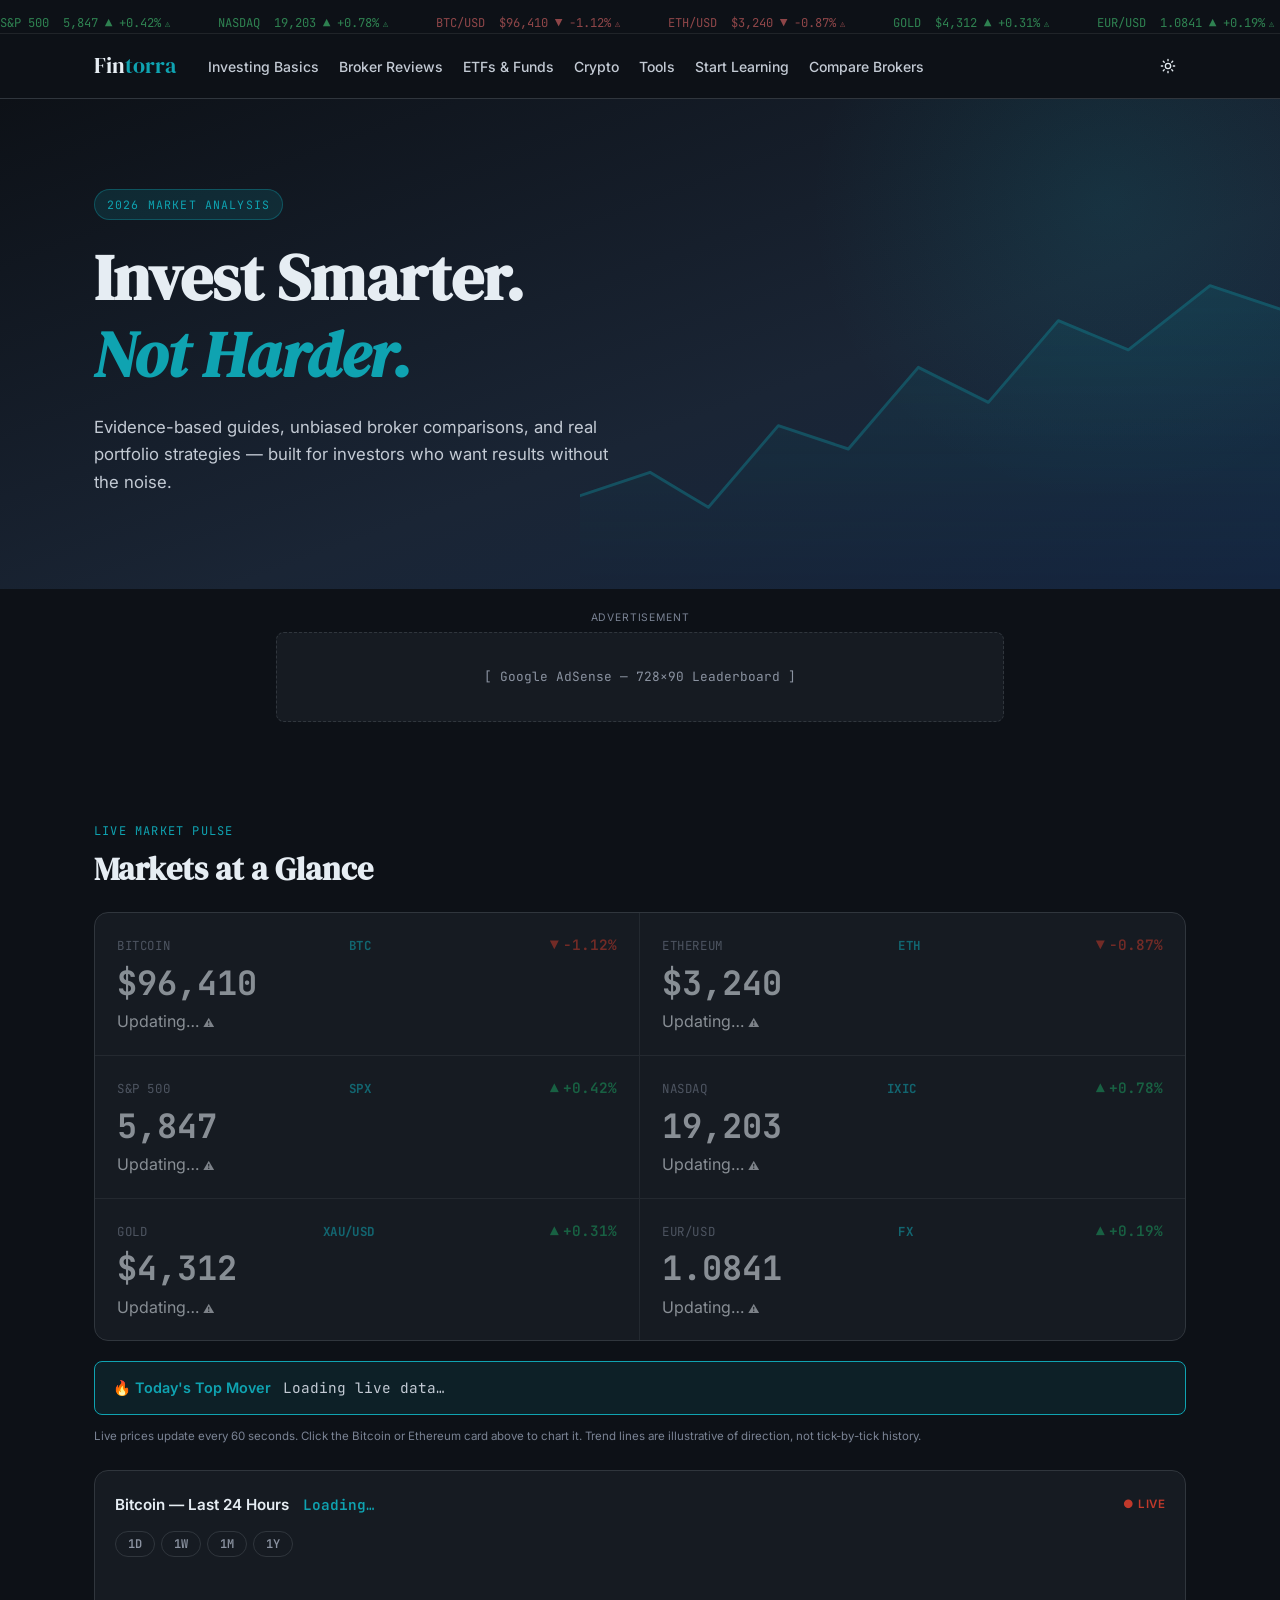
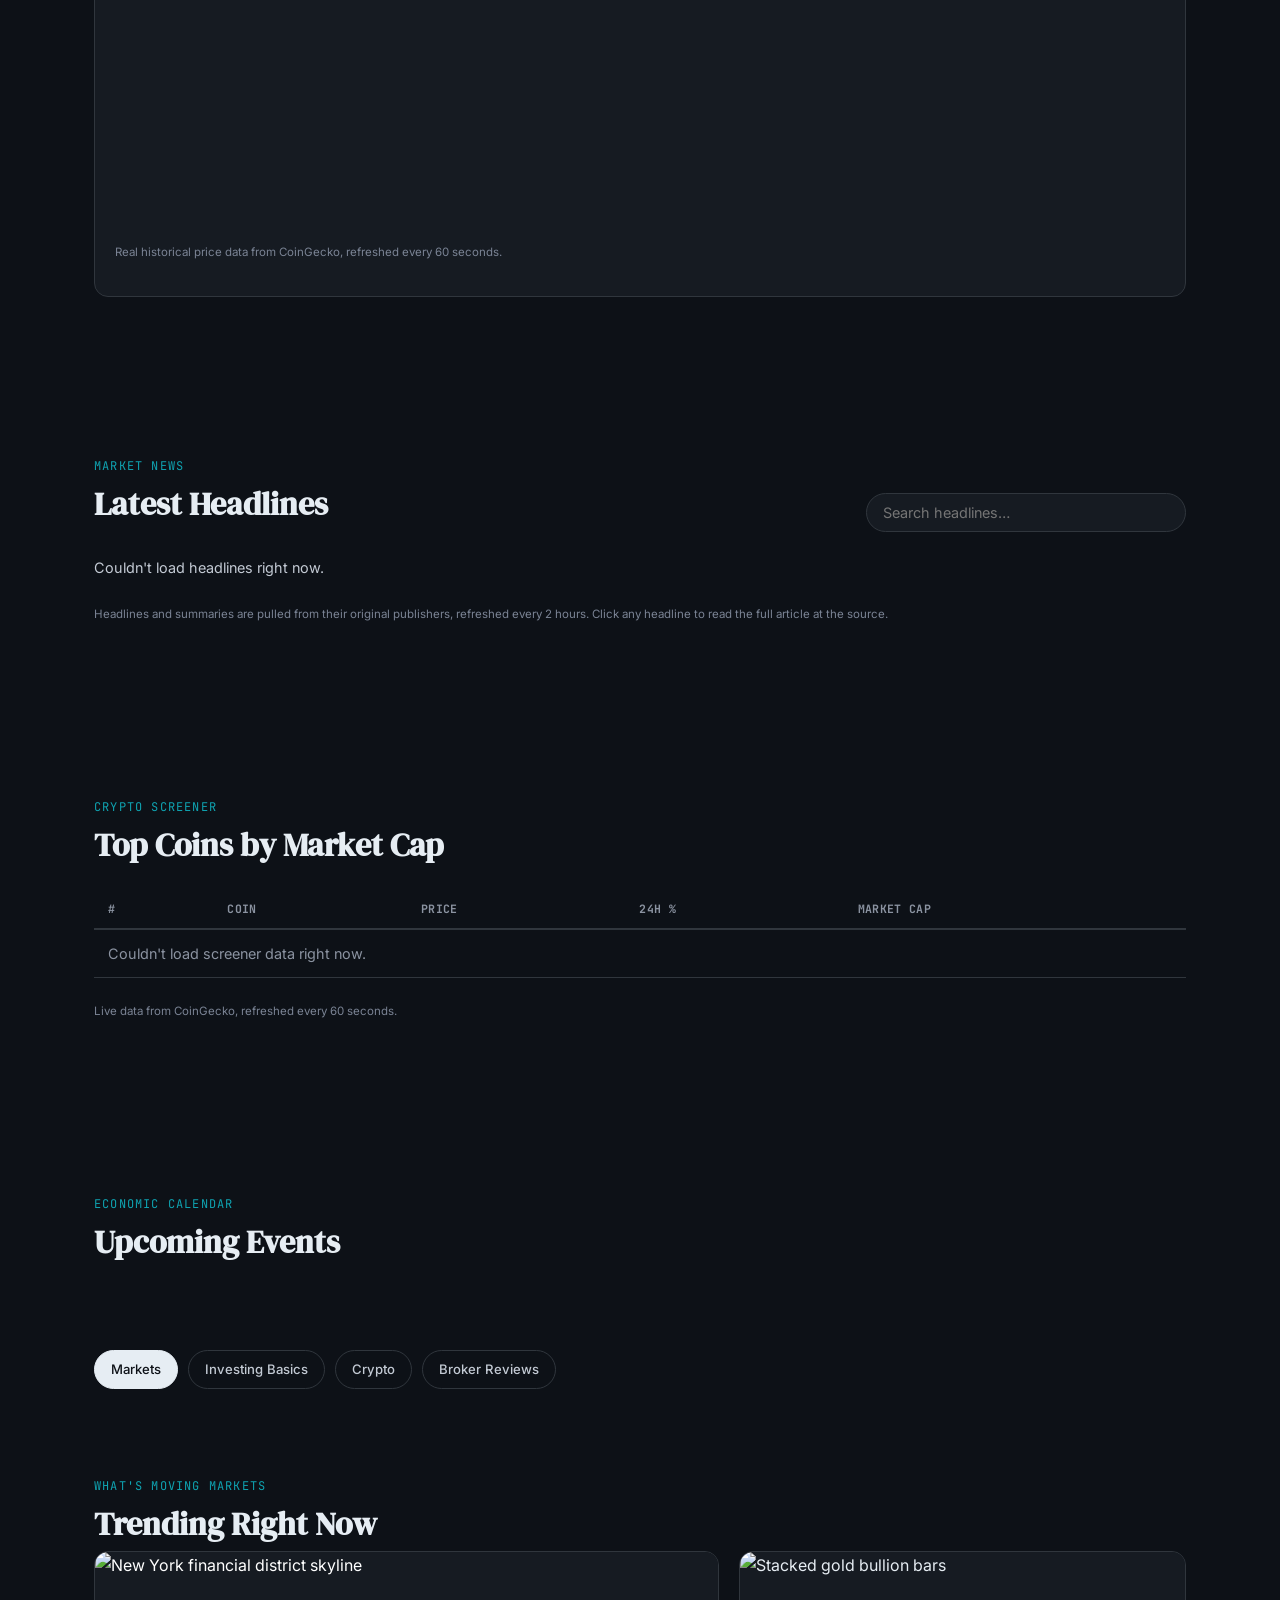
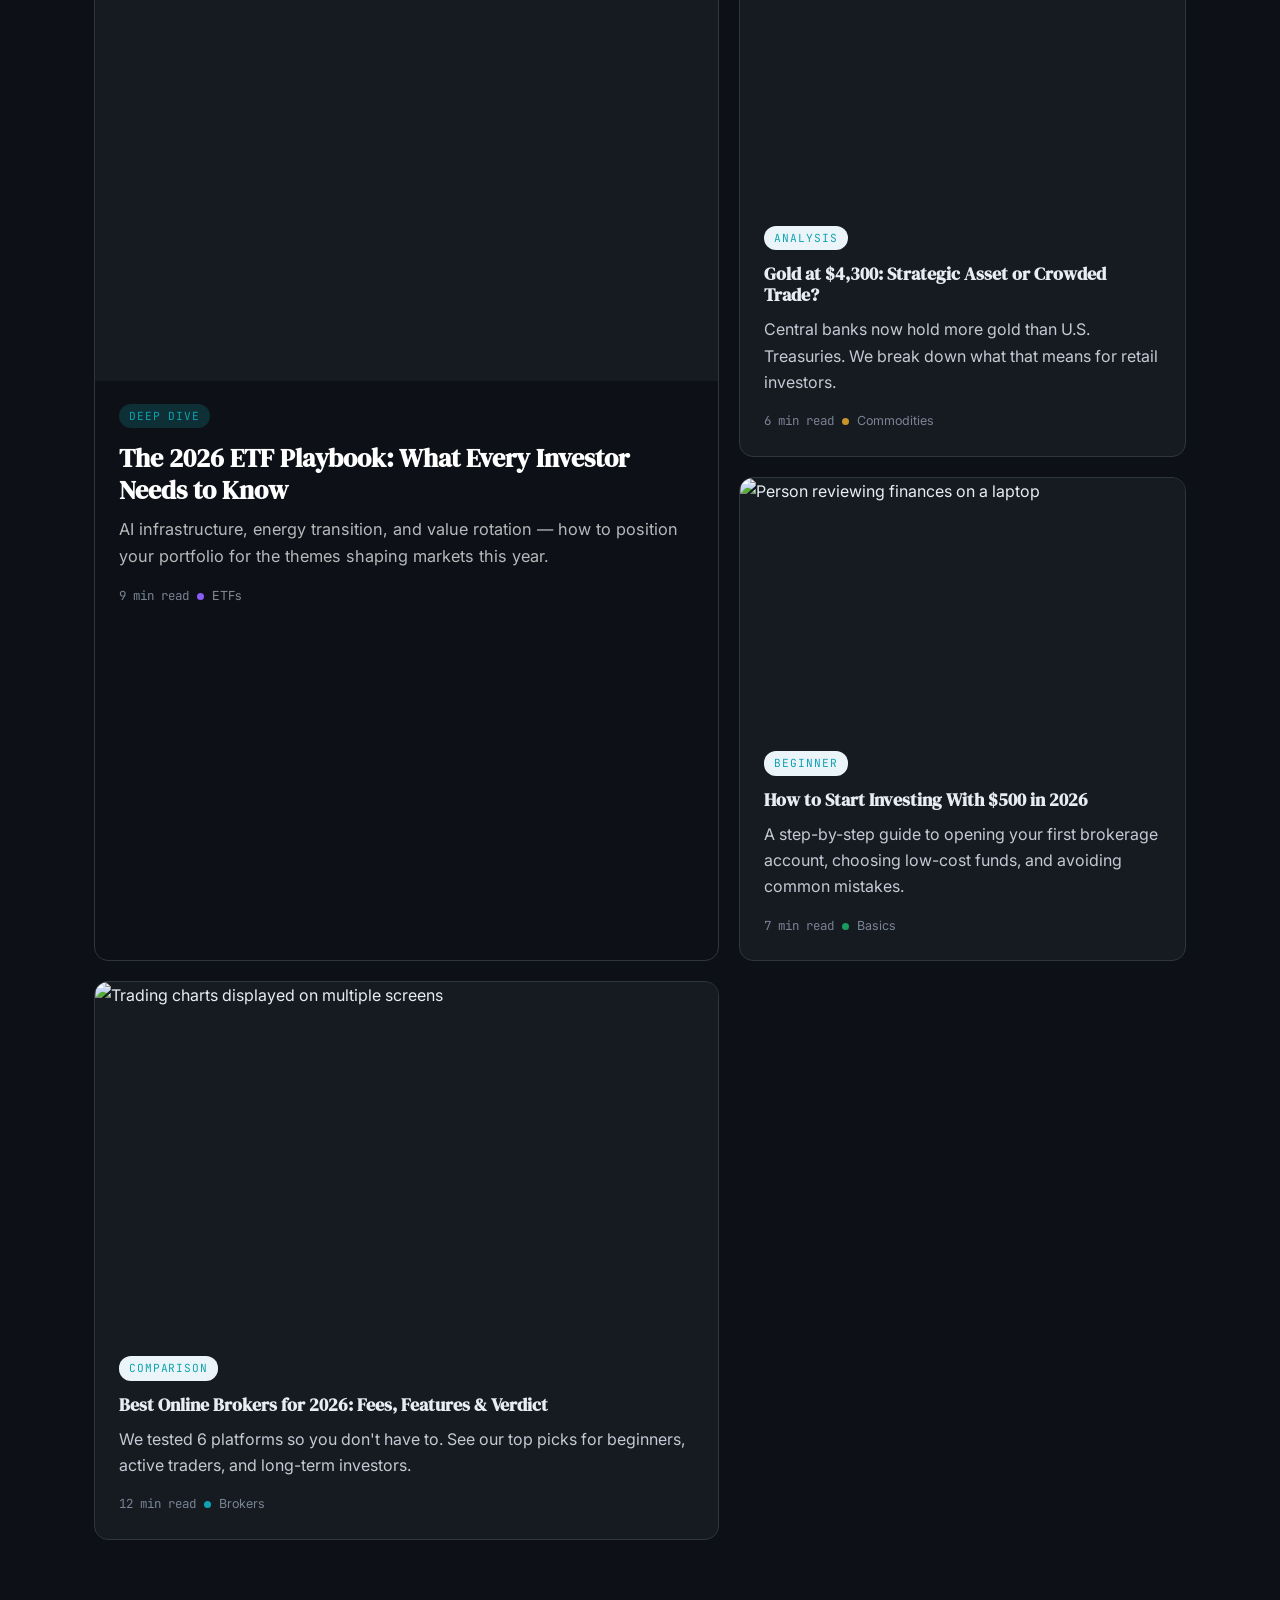
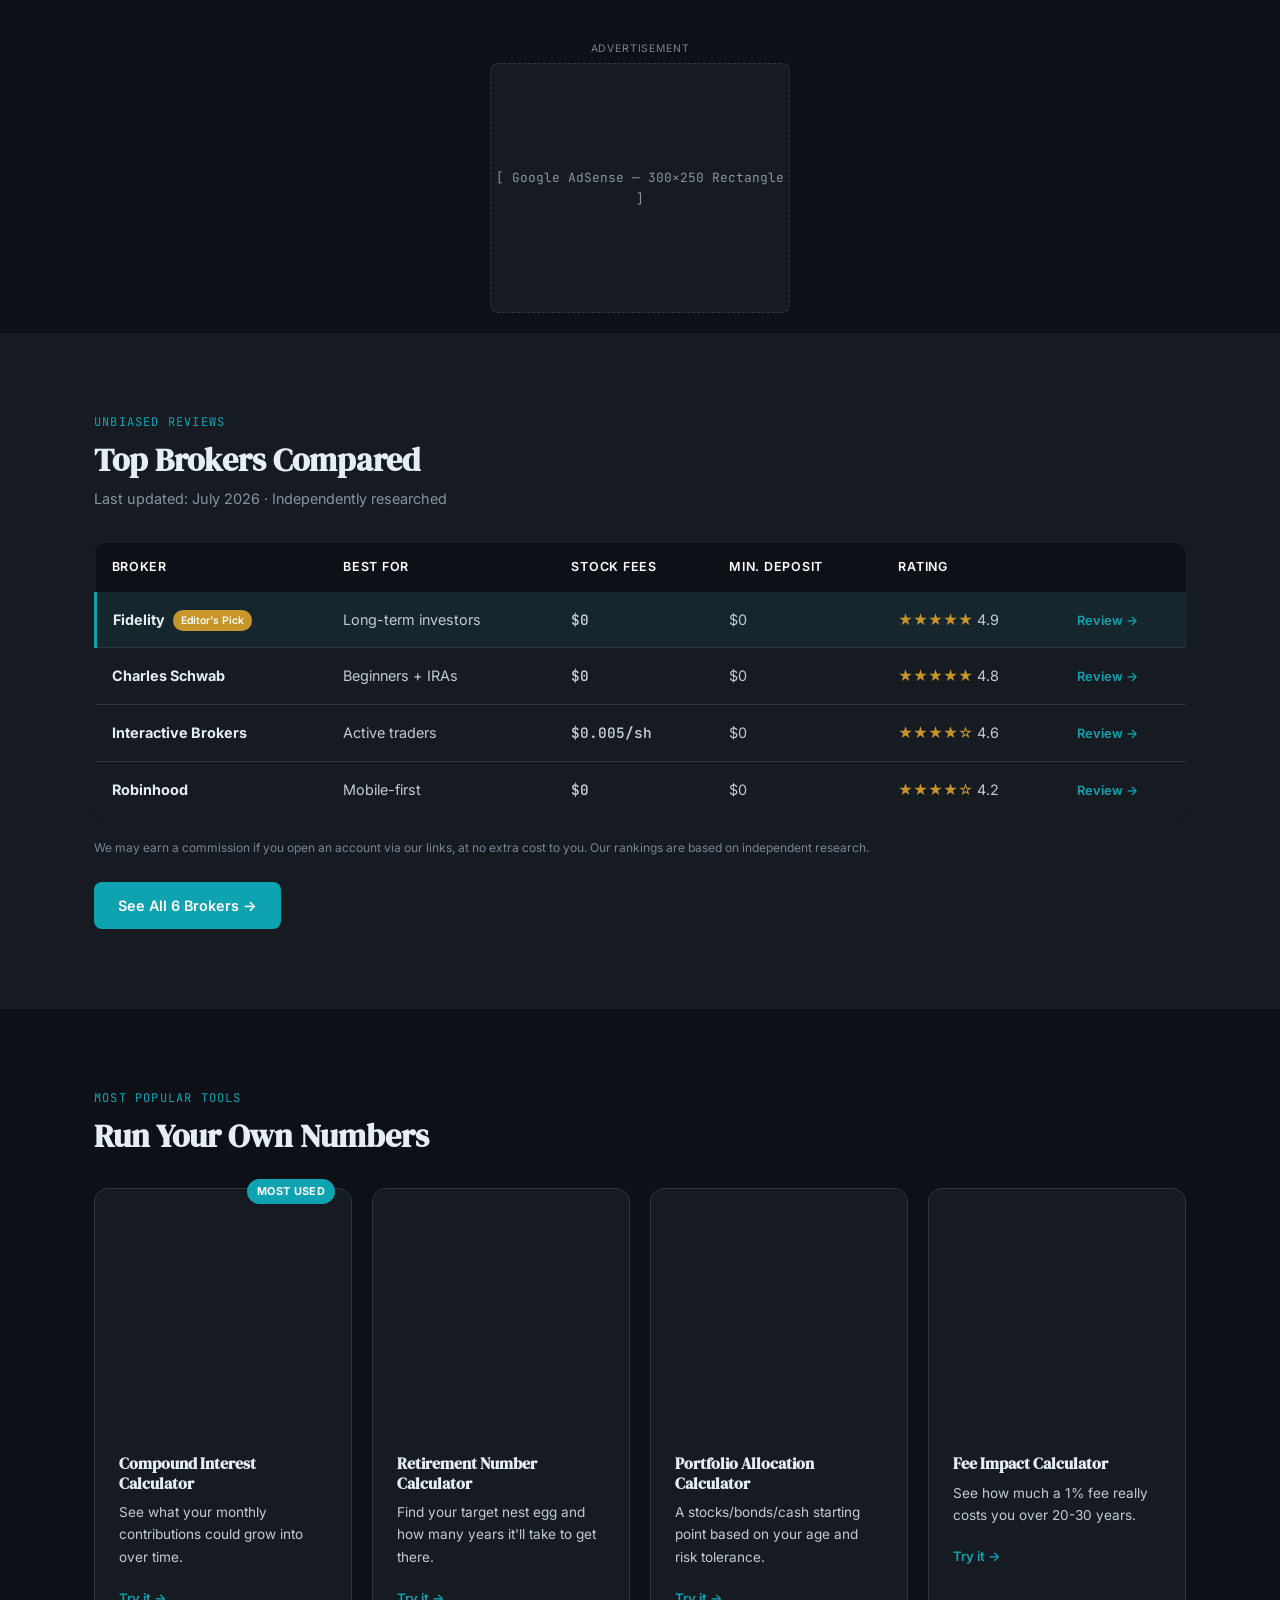
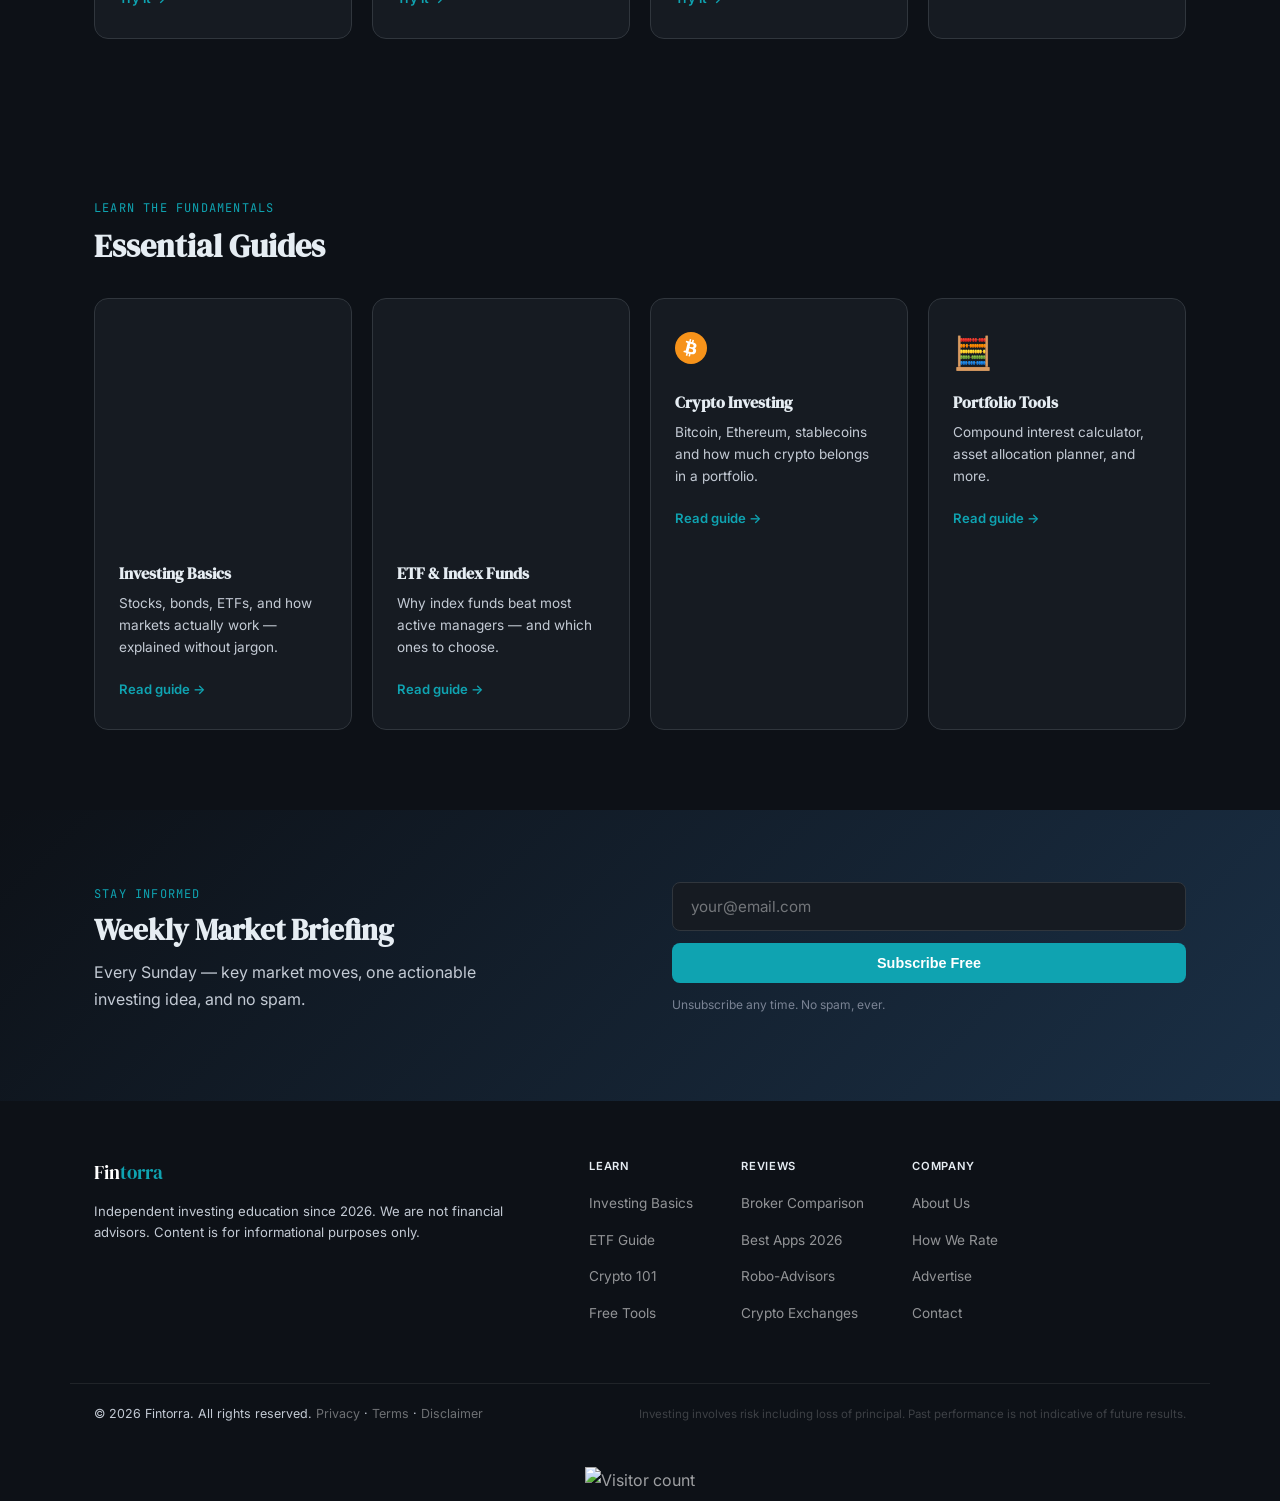
==== commit 43913932: "Add files via upload" ====
--- a/index.html
+++ b/index.html
@@ -8,7 +8,7 @@
 <meta content="Evidence-based investing guides, market analysis, broker comparisons, and portfolio strategies for beginners and experienced investors." name="description"/>
 <link href="https://fonts.googleapis.com" rel="preconnect"/>
 <link href="https://fonts.googleapis.com/css2?family=DM+Serif+Display:ital@0;1&amp;family=Inter:wght@300;400;500;600&amp;family=JetBrains+Mono:wght@400;500&amp;display=swap" rel="stylesheet"/>
-<link href="style.css?v=1784446846" rel="stylesheet"/>
+<link href="style.css?v=1784469072" rel="stylesheet"/>
 <script>(function(){try{var t=localStorage.getItem('fintorra-theme');if(t!=='light'){document.documentElement.setAttribute('data-theme','dark');}}catch(e){}})();</script>
 <link href="https://YOUR-DOMAIN-HERE.com/index.html" rel="canonical"/><meta content="Fintorra — Smart Investing for Modern Investors" property="og:title"/><meta content="Evidence-based investing guides, market analysis, broker comparisons, and portfolio strategies for beginners and experienced investors." property="og:description"/><meta content="website" property="og:type"/><meta content="https://YOUR-DOMAIN-HERE.com/index.html" property="og:url"/><meta content="https://YOUR-DOMAIN-HERE.com/og-default.jpg" property="og:image"/><meta content="Fintorra" property="og:site_name"/><meta content="summary_large_image" name="twitter:card"/><meta content="Fintorra — Smart Investing for Modern Investors" name="twitter:title"/><meta content="Evidence-based investing guides, market analysis, broker comparisons, and portfolio strategies for beginners and experienced investors." name="twitter:description"/><meta content="https://YOUR-DOMAIN-HERE.com/og-default.jpg" name="twitter:image"/><script type="application/ld+json">{
   "@context": "https://schema.org",
@@ -78,33 +78,33 @@
 <div class="section-eyebrow">Live Market Pulse</div>
 <h2 class="section-title">Markets at a Glance</h2>
 <div class="pulse-grid">
+<div class="dash-card is-chartable" data-symbol="btc" data-coin-id="bitcoin">
+<div class="dash-card-top"><button aria-label="Add btc to watchlist" aria-pressed="false" class="watch-star" data-watch="btc" type="button">☆</button><span class="dash-label">Bitcoin</span><span class="dash-symbol">BTC</span><span class="dash-change down" data-change="">−1.12%</span></div>
+<div class="dash-price" data-price="">$96,410</div>
+<svg aria-hidden="true" class="dash-spark" preserveaspectratio="none" viewbox="0 0 100 30"><polyline class="down" data-spark="" points="0,8 20,10 40,13 60,16 80,20 100,24"></polyline></svg>
+<span class="dash-updated" data-updated="btc">Updating…</span></div>
+<div class="dash-card is-chartable" data-symbol="eth" data-coin-id="ethereum">
+<div class="dash-card-top"><button aria-label="Add eth to watchlist" aria-pressed="false" class="watch-star" data-watch="eth" type="button">☆</button><span class="dash-label">Ethereum</span><span class="dash-symbol">ETH</span><span class="dash-change down" data-change="">−0.87%</span></div>
+<div class="dash-price" data-price="">$3,240</div>
+<svg aria-hidden="true" class="dash-spark" preserveaspectratio="none" viewbox="0 0 100 30"><polyline class="down" data-spark="" points="0,8 20,11 40,14 60,17 80,20 100,23"></polyline></svg>
+<span class="dash-updated" data-updated="eth">Updating…</span></div>
 <div class="dash-card" data-symbol="sp500">
-<div class="dash-card-top"><button aria-label="Add sp500 to watchlist" aria-pressed="false" class="watch-star" data-watch="sp500" type="button">☆</button><span class="dash-label">S&amp;P 500</span><span class="dash-change up" data-change="">+0.42%</span></div>
+<div class="dash-card-top"><button aria-label="Add sp500 to watchlist" aria-pressed="false" class="watch-star" data-watch="sp500" type="button">☆</button><span class="dash-label">S&amp;P 500</span><span class="dash-symbol">SPX</span><span class="dash-change up" data-change="">+0.42%</span></div>
 <div class="dash-price" data-price="">5,847</div>
 <svg aria-hidden="true" class="dash-spark" preserveaspectratio="none" viewbox="0 0 100 30"><polyline class="up" data-spark="" points="0,22 20,20 40,17 60,14 80,10 100,4"></polyline></svg>
 <span class="dash-updated" data-updated="sp500">Updating…</span></div>
 <div class="dash-card" data-symbol="nasdaq">
-<div class="dash-card-top"><button aria-label="Add nasdaq to watchlist" aria-pressed="false" class="watch-star" data-watch="nasdaq" type="button">☆</button><span class="dash-label">NASDAQ</span><span class="dash-change up" data-change="">+0.78%</span></div>
+<div class="dash-card-top"><button aria-label="Add nasdaq to watchlist" aria-pressed="false" class="watch-star" data-watch="nasdaq" type="button">☆</button><span class="dash-label">NASDAQ</span><span class="dash-symbol">IXIC</span><span class="dash-change up" data-change="">+0.78%</span></div>
 <div class="dash-price" data-price="">19,203</div>
 <svg aria-hidden="true" class="dash-spark" preserveaspectratio="none" viewbox="0 0 100 30"><polyline class="up" data-spark="" points="0,22 20,19 40,16 60,12 80,8 100,3"></polyline></svg>
 <span class="dash-updated" data-updated="nasdaq">Updating…</span></div>
-<div class="dash-card is-chartable" data-symbol="btc" data-coin-id="bitcoin">
-<div class="dash-card-top"><button aria-label="Add btc to watchlist" aria-pressed="false" class="watch-star" data-watch="btc" type="button">☆</button><span class="dash-label">Bitcoin</span><span class="dash-change down" data-change="">−1.12%</span></div>
-<div class="dash-price" data-price="">$96,410</div>
-<svg aria-hidden="true" class="dash-spark" preserveaspectratio="none" viewbox="0 0 100 30"><polyline class="down" data-spark="" points="0,8 20,10 40,13 60,16 80,20 100,24"></polyline></svg>
-<span class="dash-updated" data-updated="btc">Updating…</span></div>
-<div class="dash-card is-chartable" data-symbol="eth" data-coin-id="ethereum">
-<div class="dash-card-top"><button aria-label="Add eth to watchlist" aria-pressed="false" class="watch-star" data-watch="eth" type="button">☆</button><span class="dash-label">Ethereum</span><span class="dash-change down" data-change="">−0.87%</span></div>
-<div class="dash-price" data-price="">$3,240</div>
-<svg aria-hidden="true" class="dash-spark" preserveaspectratio="none" viewbox="0 0 100 30"><polyline class="down" data-spark="" points="0,8 20,11 40,14 60,17 80,20 100,23"></polyline></svg>
-<span class="dash-updated" data-updated="eth">Updating…</span></div>
 <div class="dash-card" data-symbol="gold">
-<div class="dash-card-top"><button aria-label="Add gold to watchlist" aria-pressed="false" class="watch-star" data-watch="gold" type="button">☆</button><span class="dash-label">Gold</span><span class="dash-change up" data-change="">+0.31%</span></div>
+<div class="dash-card-top"><button aria-label="Add gold to watchlist" aria-pressed="false" class="watch-star" data-watch="gold" type="button">☆</button><span class="dash-label">Gold</span><span class="dash-symbol">XAU/USD</span><span class="dash-change up" data-change="">+0.31%</span></div>
 <div class="dash-price" data-price="">$4,312</div>
 <svg aria-hidden="true" class="dash-spark" preserveaspectratio="none" viewbox="0 0 100 30"><polyline class="up" data-spark="" points="0,20 20,18 40,16 60,13 80,10 100,7"></polyline></svg>
 <span class="dash-updated" data-updated="gold">Updating…</span></div>
 <div class="dash-card" data-symbol="eurusd">
-<div class="dash-card-top"><button aria-label="Add eurusd to watchlist" aria-pressed="false" class="watch-star" data-watch="eurusd" type="button">☆</button><span class="dash-label">EUR/USD</span><span class="dash-change up" data-change="">+0.19%</span></div>
+<div class="dash-card-top"><button aria-label="Add eurusd to watchlist" aria-pressed="false" class="watch-star" data-watch="eurusd" type="button">☆</button><span class="dash-label">EUR/USD</span><span class="dash-symbol">FX</span><span class="dash-change up" data-change="">+0.19%</span></div>
 <div class="dash-price" data-price="">1.0841</div>
 <svg aria-hidden="true" class="dash-spark" preserveaspectratio="none" viewbox="0 0 100 30"><polyline class="up" data-spark="" points="0,20 20,18 40,17 60,15 80,12 100,9"></polyline></svg>
 <span class="dash-updated" data-updated="eurusd">Updating…</span></div>
@@ -145,14 +145,51 @@
 <input aria-label="Search news headlines" class="news-search" id="news-search" placeholder="Search headlines…" type="search"/>
 </div>
 </div>
+<div class="ai-summary-card" id="ai-summary-card" style="display:none;">
+<div class="ai-summary-label">AI Market Digest</div>
+<p class="ai-summary-text" id="ai-summary-text"></p>
+<p class="ai-summary-note">Auto-generated from the headlines below — always verify against the original sources before acting on it.</p>
+</div>
 <div class="news-list" id="news-list">
 <p class="news-empty">Loading headlines…</p>
 </div>
 <p class="pulse-disclaimer">Headlines and summaries are pulled from their original publishers, refreshed every 2 hours. Click any headline to read the full article at the source.</p>
+</section>
+<!-- CRYPTO SCREENER -->
+<section class="screener section-gap container" id="screener">
+<div class="section-eyebrow">Crypto Screener</div>
+<h2 class="section-title">Top Coins by Market Cap</h2>
+<div class="screener-table-wrap">
+<table class="screener-table" id="screener-table">
+<thead><tr><th>#</th><th>Coin</th><th>Price</th><th>24h %</th><th>Market Cap</th></tr></thead>
+<tbody id="screener-body"><tr><td colspan="5" class="news-empty">Loading…</td></tr></tbody>
+</table>
+</div>
+<p class="pulse-disclaimer">Live data from CoinGecko, refreshed every 60 seconds.</p>
+</section>
+<!-- ECONOMIC CALENDAR -->
+<section class="econ-calendar section-gap container" id="econ-calendar">
+<div class="section-eyebrow">Economic Calendar</div>
+<h2 class="section-title">Upcoming Events</h2>
+<div class="tradingview-widget-container">
+<div class="tradingview-widget-container__widget"></div>
+<script async src="https://s3.tradingview.com/external-embedding/embed-widget-events.js">
+{
+  "colorTheme": "dark",
+  "isTransparent": true,
+  "width": "100%",
+  "height": "400",
+  "locale": "en",
+  "importanceFilter": "0,1",
+  "countryFilter": "us,eu,gb,jp,cn"
+}
+</script>
+</div>
 </section>
 <!-- CATEGORY NAV -->
 <div class="category-pills container">
 <a class="pill active" href="#trending">Markets</a>
+
 <a class="pill" href="investing-basics.html">Investing Basics</a>
 <a class="pill" href="crypto.html">Crypto</a>
 <a class="pill" href="broker-comparison.html">Broker Reviews</a>
@@ -389,6 +426,6 @@
 </div>
 <div class="visitor-counter" style="text-align:center;padding:8px 0;"><img alt="Visitor count" src="https://api.visitorbadge.io/api/visitors?path=marketedge-zippy-pavlova-49449e&amp;label=Visitors&amp;countColor=%23263759&amp;style=flat"/></div></footer>
 <script src="https://cdn.jsdelivr.net/npm/chart.js@4.4.0/dist/chart.umd.min.js"></script>
-<script src="script.js?v=1784446846"></script>
+<script src="script.js?v=1784469072"></script>
 </body>
 </html>
--- a/style.css
+++ b/style.css
@@ -388,30 +388,38 @@
    =========================== */
 .pulse-grid {
   display: grid;
-  grid-template-columns: repeat(3, 1fr);
-  gap: 16px;
+  grid-template-columns: repeat(2, 1fr);
+  border: 1px solid var(--border);
+  border-radius: var(--radius-lg);
+  overflow: hidden;
   margin-top: 24px;
+  background: var(--white);
 }
 .dash-card {
-  background: var(--white);
-  border: 1px solid var(--border);
-  border-radius: var(--radius-lg);
-  padding: 18px;
-  transition: box-shadow 0.2s, transform 0.2s;
-}
-.dash-card:hover { box-shadow: var(--shadow-lg); transform: translateY(-2px); }
-.dash-card-top { display: flex; justify-content: space-between; align-items: center; margin-bottom: 6px; }
-.dash-label { font-size: 0.78rem; font-family: var(--ff-mono); color: var(--ink-muted); text-transform: uppercase; letter-spacing: 0.04em; }
-.dash-change { font-size: 0.8rem; font-family: var(--ff-mono); font-weight: 600; padding: 2px 8px; border-radius: 999px; display: inline-block; }
-.dash-change.up { color: var(--green); background: rgba(26,155,94,0.1); }
-.dash-change.down { color: var(--red); background: rgba(192,57,43,0.1); }
-.dash-price { font-size: 1.5rem; font-weight: 700; font-family: var(--ff-mono); margin-bottom: 10px; }
-.dash-spark { width: 100%; height: 30px; display: block; }
-.dash-spark polyline { fill: none; stroke-width: 2; stroke: var(--ink-muted); }
-.dash-spark polyline.up { stroke: var(--green); }
-.dash-spark polyline.down { stroke: var(--red); }
-
-/* Watchlist star (item 3) */
+  padding: 20px 22px;
+  border-right: 1px solid var(--border);
+  border-bottom: 1px solid var(--border);
+  transition: background 0.15s;
+  cursor: pointer;
+  position: relative;
+}
+.dash-card:nth-child(2n) { border-right: none; }
+.dash-card:nth-last-child(-n+2) { border-bottom: none; }
+.dash-card:hover { background: var(--surface); }
+.dash-card-top { display: flex; justify-content: space-between; align-items: baseline; margin-bottom: 10px; }
+.dash-label { font-size: 0.78rem; font-family: var(--ff-mono); color: var(--ink-muted); text-transform: uppercase; letter-spacing: 0.05em; }
+.dash-symbol { font-size: 0.78rem; font-family: var(--ff-mono); font-weight: 700; color: var(--accent-hi); text-transform: uppercase; letter-spacing: 0.03em; }
+.dash-price { font-size: 2.1rem; font-weight: 700; font-family: var(--ff-mono); line-height: 1; margin-bottom: 8px; }
+.dash-change { font-size: 0.9rem; font-family: var(--ff-mono); font-weight: 600; }
+.dash-change.up { color: var(--green); }
+.dash-change.down { color: var(--red); }
+.dash-change::before { margin-right: 4px; }
+.dash-change.up::before { content: '▲'; }
+.dash-change.down::before { content: '▼'; }
+.dash-spark { display: none; }
+.watch-star { position: absolute; top: 16px; right: 16px; opacity: 0; }
+.dash-card:hover .watch-star, .watch-star.is-watched { opacity: 1; }
+/* Watchlist star */
 .watch-star {
   background: none;
   border: none;
@@ -419,24 +427,12 @@
   font-size: 1rem;
   color: var(--ink-muted);
   padding: 0;
-  margin-right: 6px;
   line-height: 1;
-  transition: color 0.15s, transform 0.15s;
+  transition: color 0.15s, transform 0.15s, opacity 0.15s;
 }
 .watch-star:hover { color: var(--gold); transform: scale(1.15); }
 .watch-star.is-watched { color: var(--gold); }
-.dash-card.is-watched { border-color: var(--gold); }
-
-/* "Updated Xs ago" label (item 6) */
-.dash-updated {
-  display: block;
-  font-size: 0.68rem;
-  font-family: var(--ff-mono);
-  color: var(--ink-muted);
-  margin-top: 8px;
-}
-.dash-card { cursor: pointer; }
-.dash-card:hover { border-color: var(--accent-hi); }
+.dash-card.is-watched { background: var(--accent-lt); }
 
 .chart-range-toggle { display: flex; gap: 6px; margin-bottom: 14px; }
 .range-btn {
@@ -569,6 +565,36 @@
   .news-head { flex-direction: column; align-items: stretch; }
   .news-search-wrap { max-width: none; }
 }
+
+/* AI Market Digest */
+.ai-summary-card {
+  background: var(--accent-lt);
+  border-left: 4px solid var(--accent);
+  border-radius: 0 var(--radius) var(--radius) 0;
+  padding: 18px 22px;
+  margin-bottom: 24px;
+}
+.ai-summary-label { font-family: var(--ff-mono); font-size: 0.7rem; font-weight: 700; letter-spacing: 0.04em; text-transform: uppercase; color: var(--accent); margin-bottom: 8px; }
+.ai-summary-text { font-size: 0.92rem; color: var(--ink-soft); line-height: 1.6; margin-bottom: 8px; }
+.ai-summary-note { font-size: 0.72rem; color: var(--ink-muted); }
+
+/* Crypto Screener */
+.screener-table-wrap { overflow-x: auto; margin: 24px 0; }
+.screener-table { width: 100%; border-collapse: collapse; font-size: 0.88rem; }
+.screener-table th {
+  text-align: left;
+  padding: 10px 14px;
+  font-family: var(--ff-mono);
+  font-size: 0.72rem;
+  text-transform: uppercase;
+  letter-spacing: 0.03em;
+  color: var(--ink-muted);
+  border-bottom: 2px solid var(--border);
+}
+.screener-table td { padding: 12px 14px; border-bottom: 1px solid var(--border); }
+.screener-coin { display: flex; align-items: center; gap: 8px; }
+.screener-coin img { width: 20px; height: 20px; border-radius: 50%; }
+.screener-symbol { color: var(--ink-muted); font-family: var(--ff-mono); font-size: 0.78rem; }
 
 .top-mover {
   margin-top: 20px;
@@ -1164,9 +1190,9 @@
   .ad-slot { padding-top: 10px; padding-bottom: 10px; }
   .brokers-preview.section-gap { padding-bottom: 24px; }
   .guides.section-gap { padding-top: 24px; }
-  .pulse-grid { grid-template-columns: 1fr 1fr; gap: 10px; }
-  .dash-card { padding: 12px; }
-  .dash-price { font-size: 1.15rem; }
+  .pulse-grid { grid-template-columns: 1fr 1fr; }
+  .dash-card { padding: 14px 16px; }
+  .dash-price { font-size: 1.6rem; }
   .category-pills { flex-wrap: nowrap; overflow-x: auto; -webkit-overflow-scrolling: touch; }
   .guides-grid { grid-template-columns: 1fr; }
   .tools-preview-grid { grid-template-columns: 1fr; }
@@ -1224,7 +1250,7 @@
 html[data-theme="dark"] .theme-toggle { color: #E6EDF3; }
 
 /* Cards */
-html[data-theme="dark"] .dash-card,
+html[data-theme="dark"] .pulse-grid,
 html[data-theme="dark"] .trend-card:not(.featured),
 html[data-theme="dark"] .guide-card,
 html[data-theme="dark"] .tool-preview-card,
@@ -1233,6 +1259,7 @@
 html[data-theme="dark"] .sidebar-widget,
 html[data-theme="dark"] .broker-review,
 html[data-theme="dark"] .highlight-box,
+html[data-theme="dark"] .ai-summary-card,
 html[data-theme="dark"] .verdict-box,
 html[data-theme="dark"] .step,
 html[data-theme="dark"] .quick-nav,
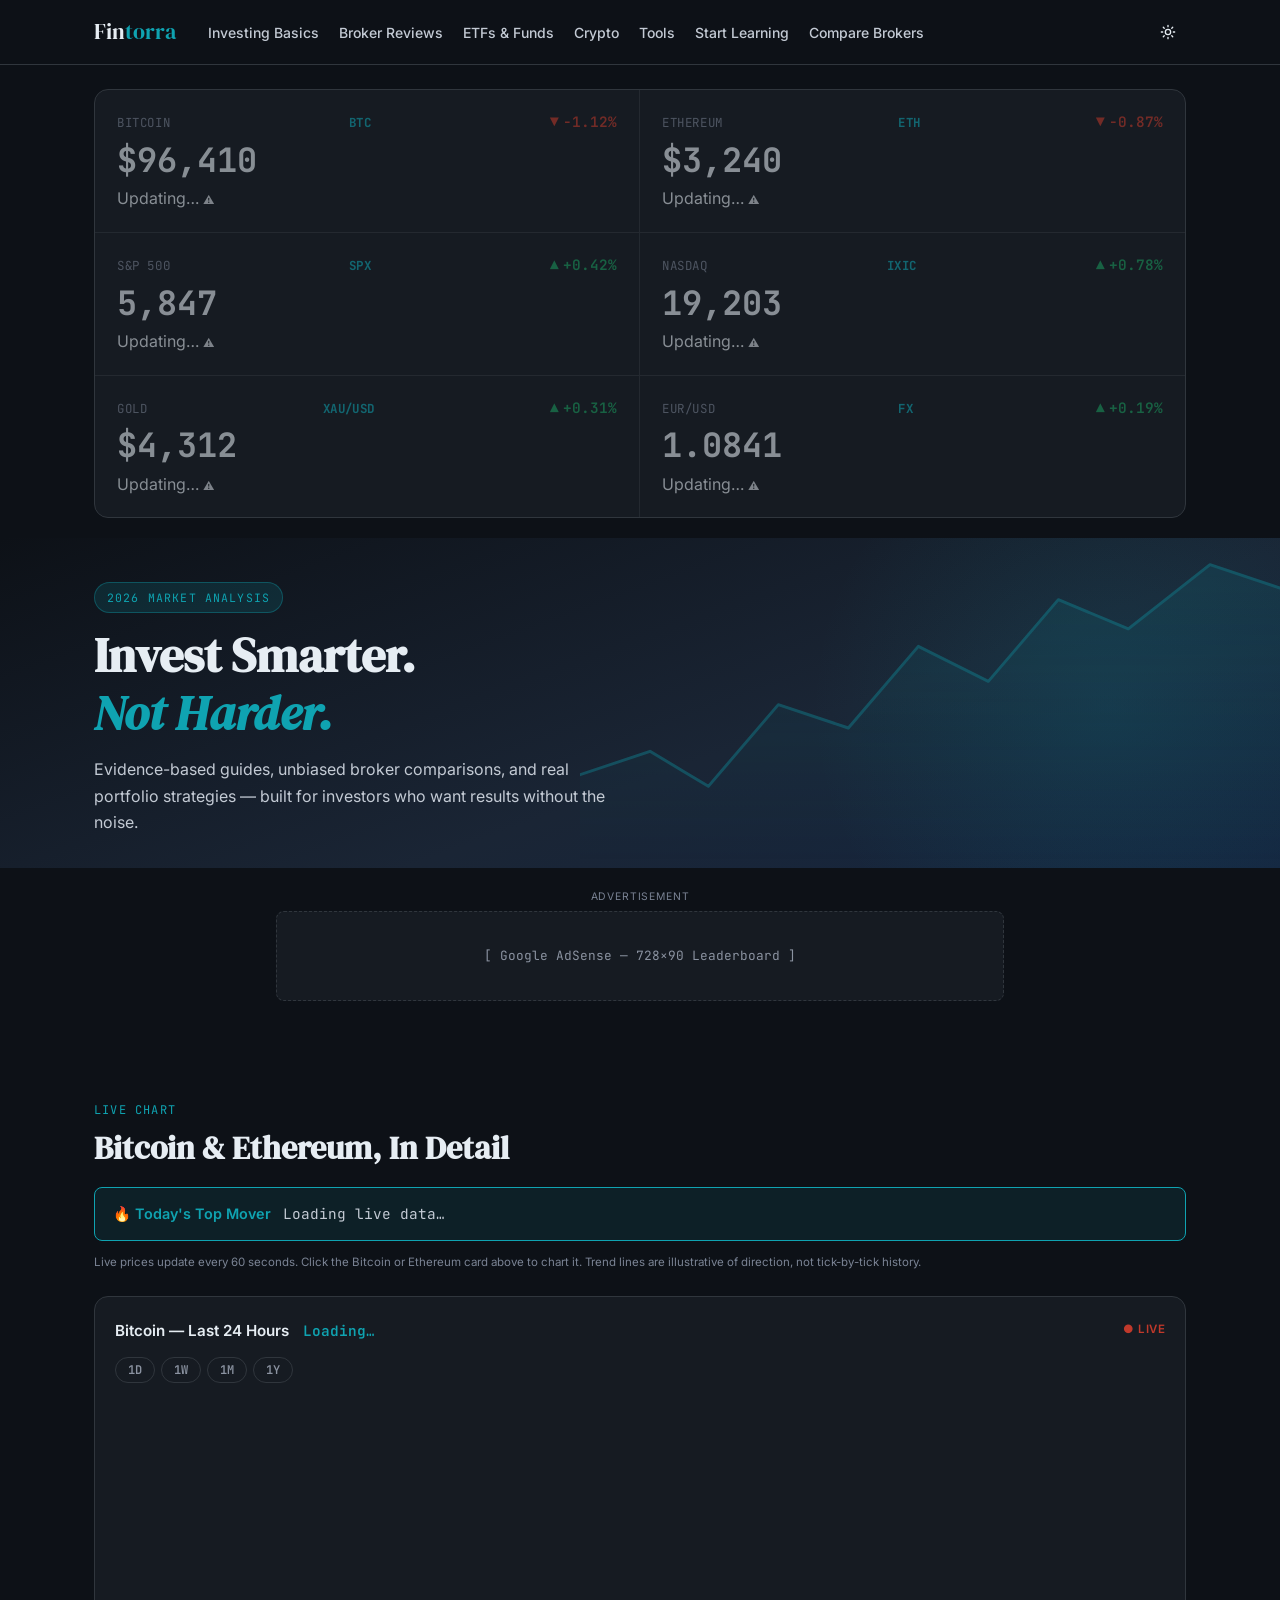
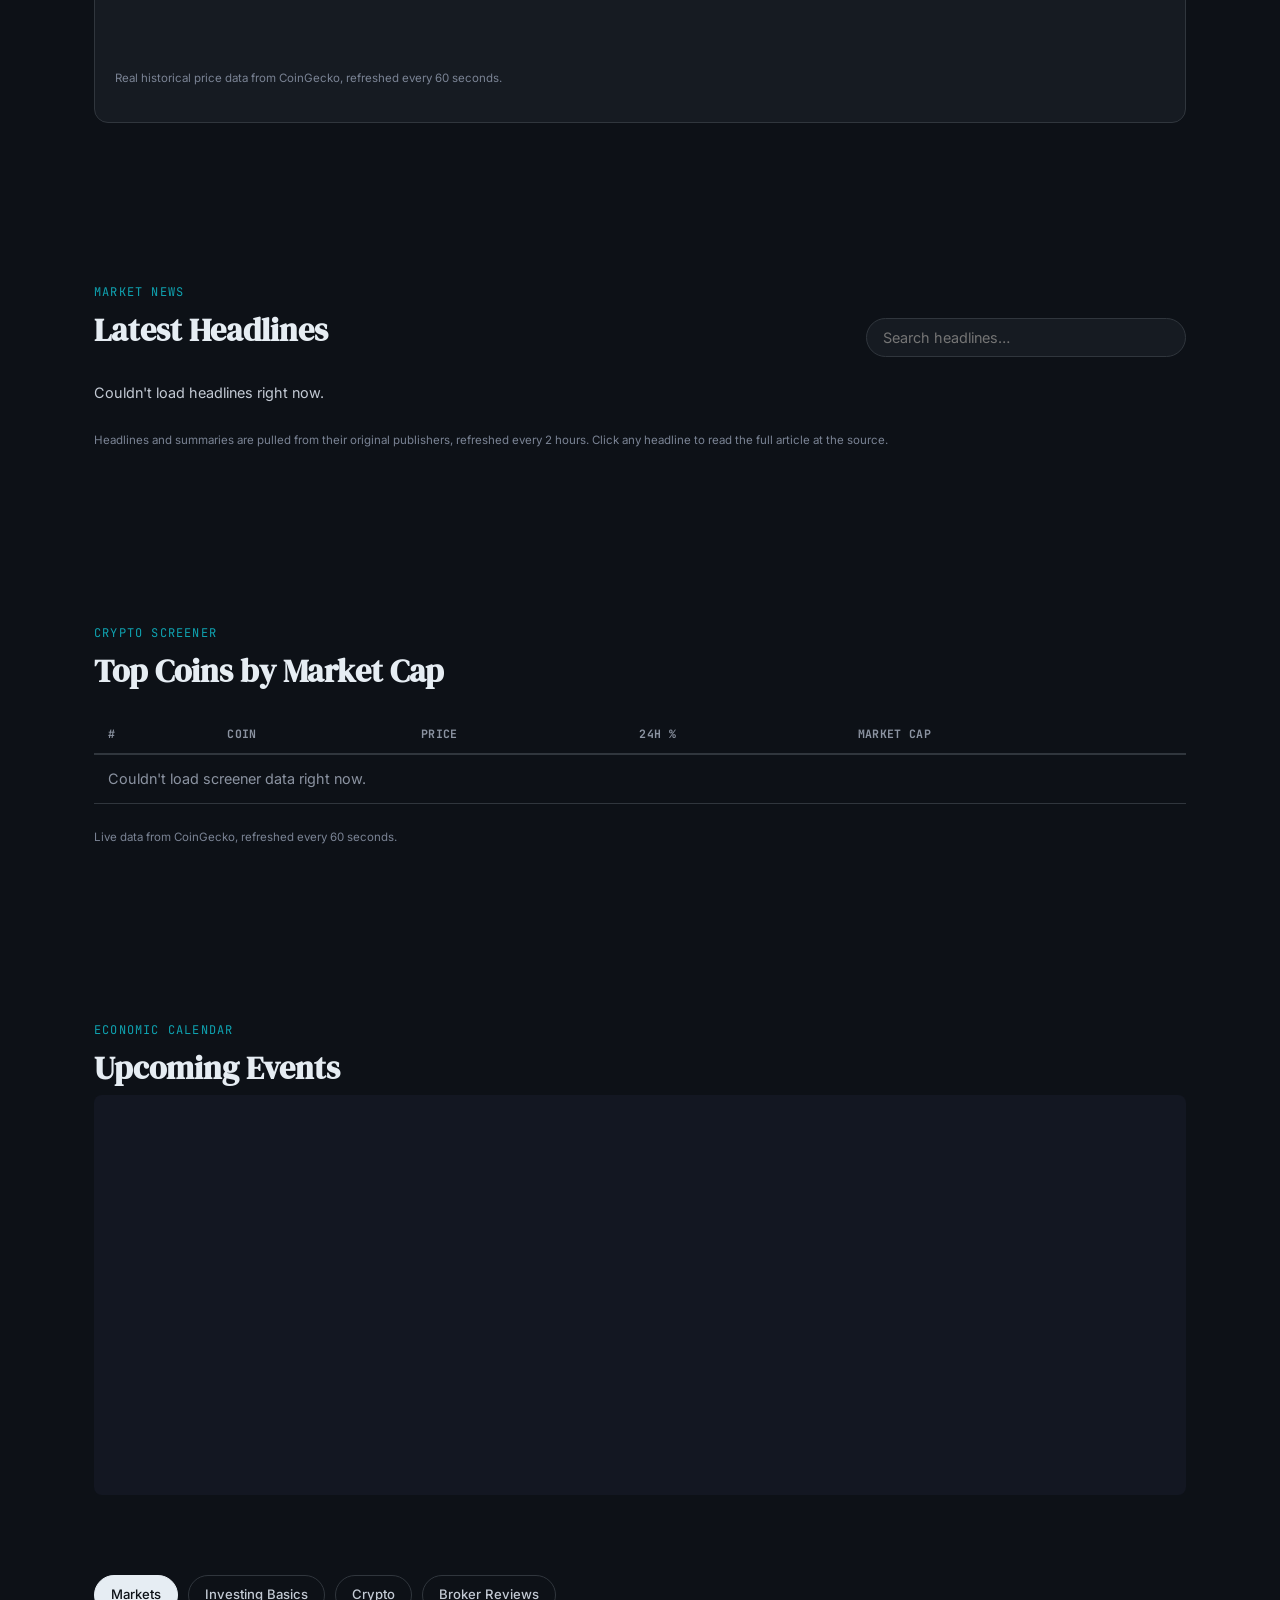
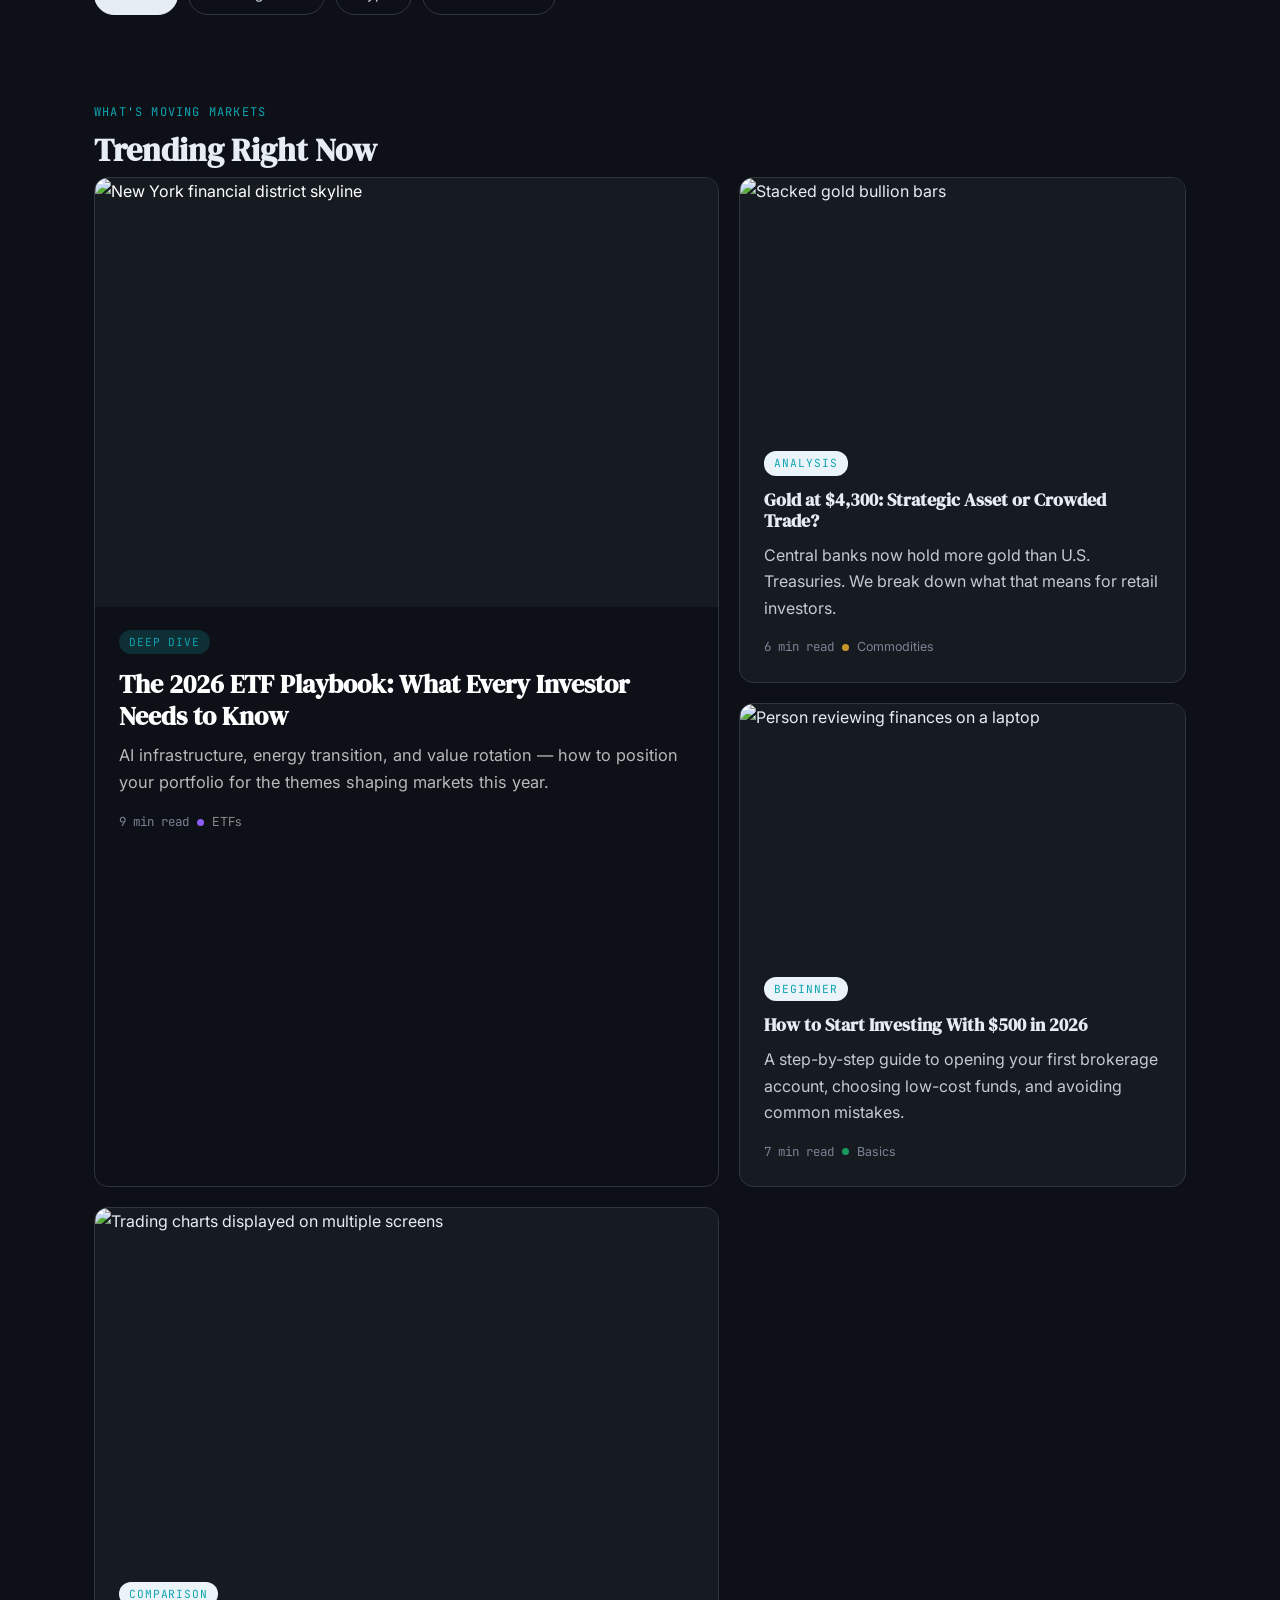
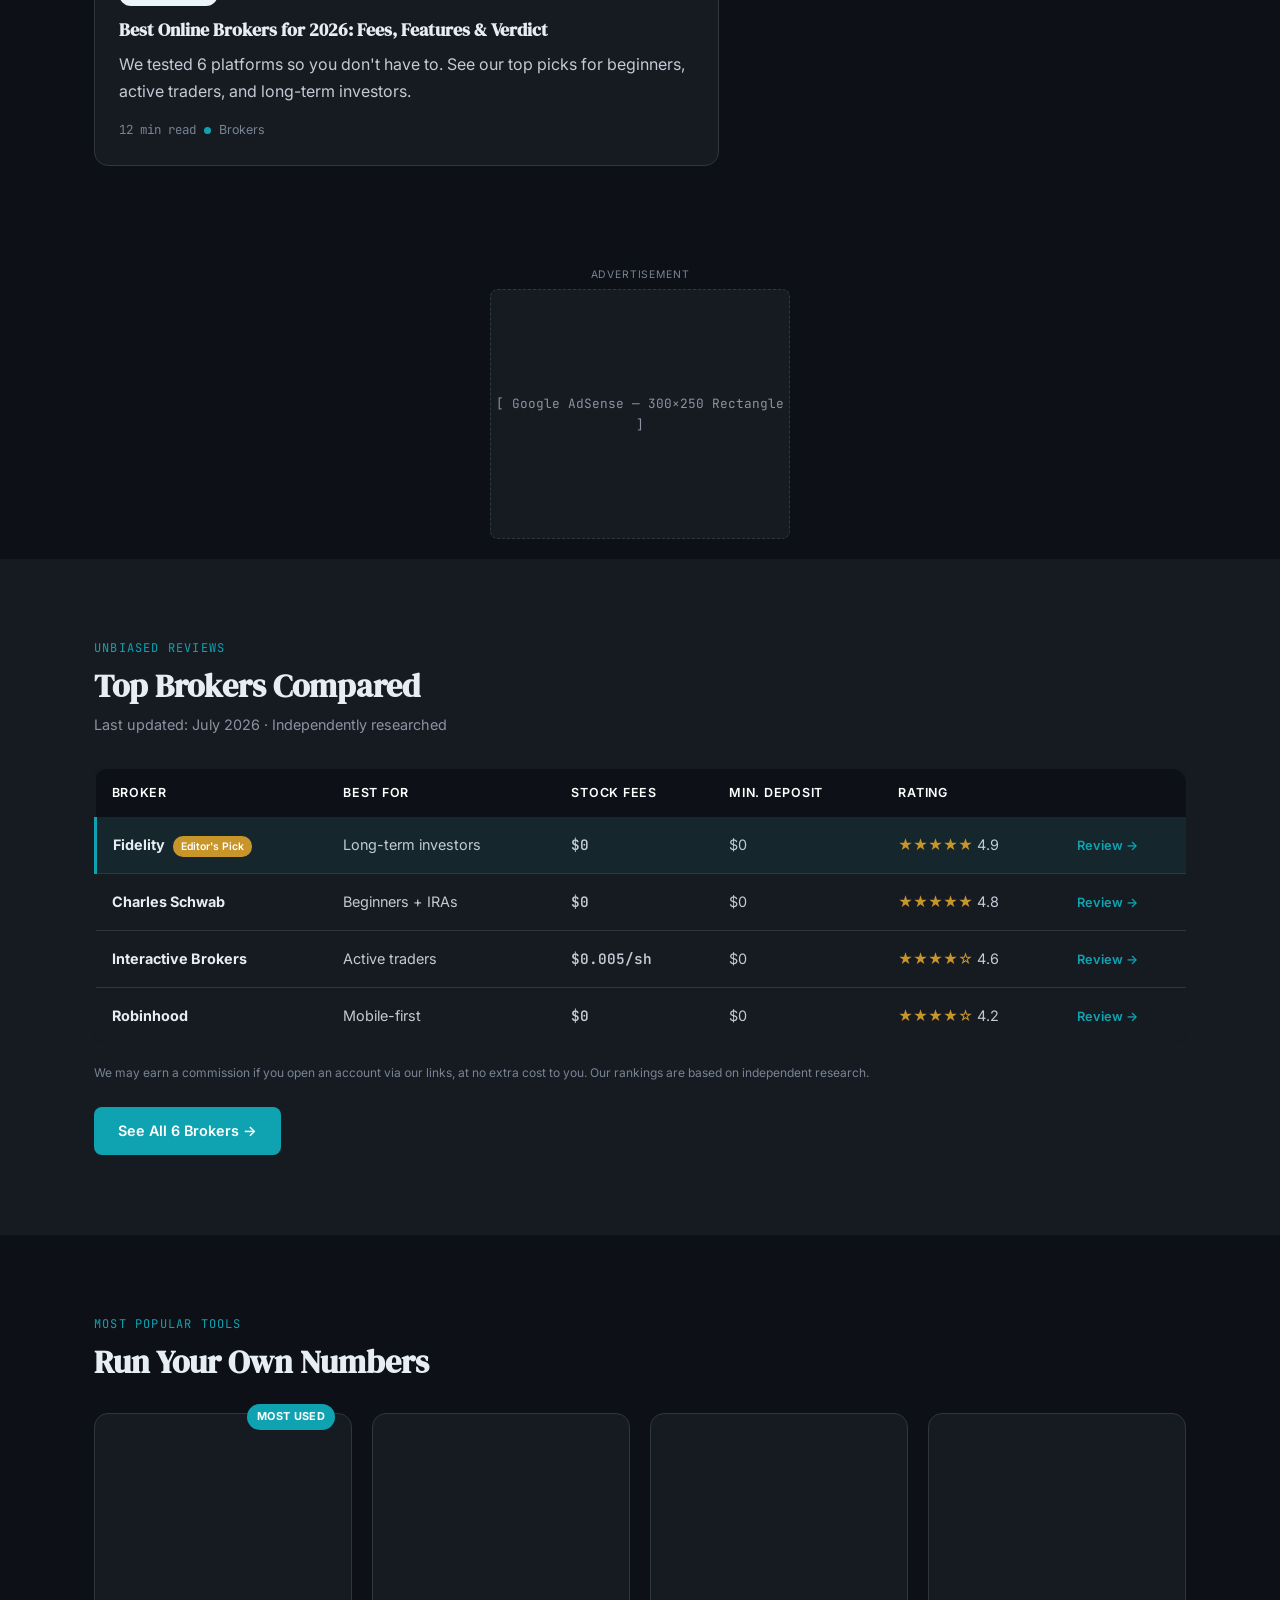
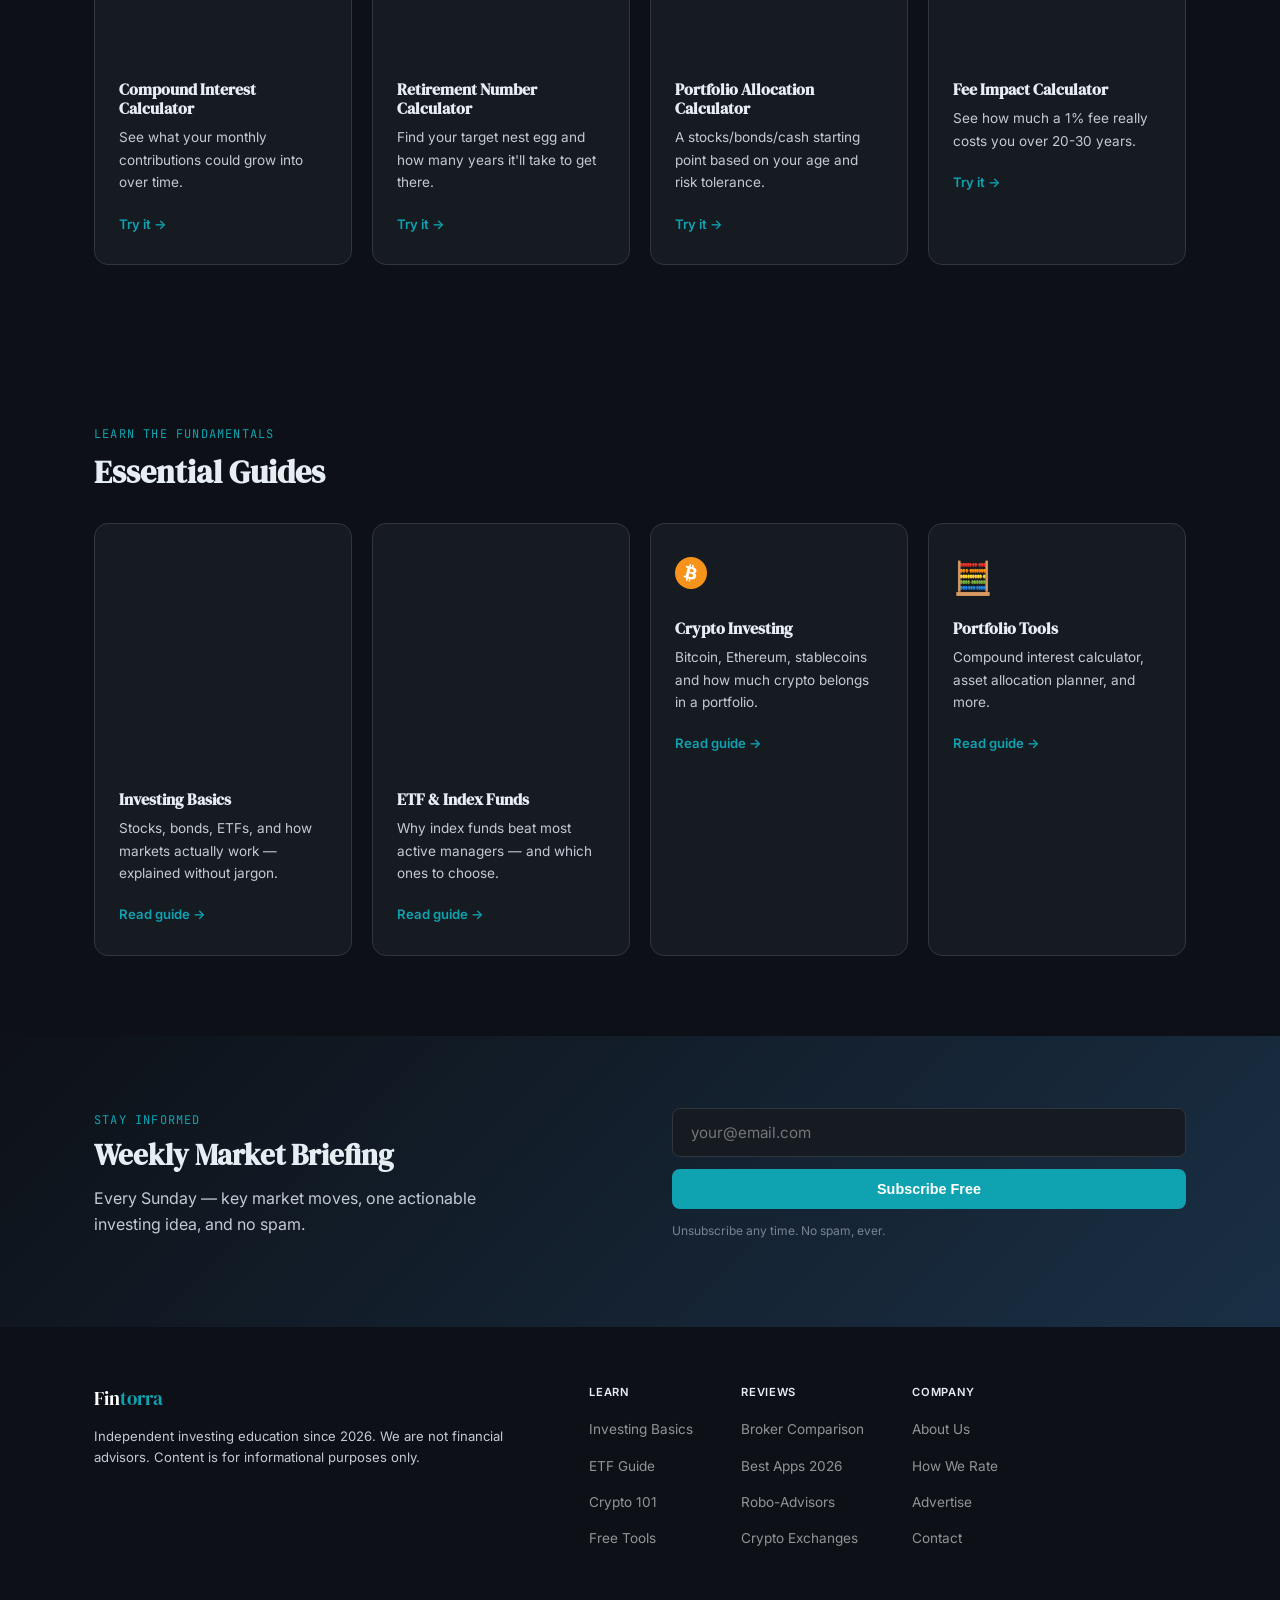
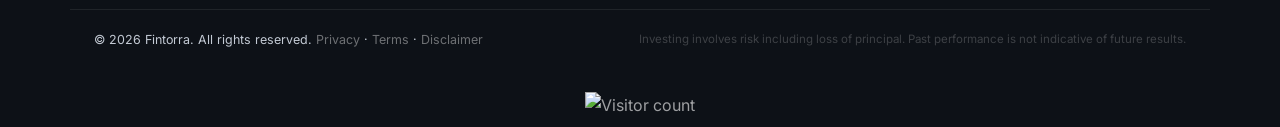
==== commit 6374499f: "Add files via upload" ====
--- a/index.html
+++ b/index.html
@@ -8,7 +8,7 @@
 <meta content="Evidence-based investing guides, market analysis, broker comparisons, and portfolio strategies for beginners and experienced investors." name="description"/>
 <link href="https://fonts.googleapis.com" rel="preconnect"/>
 <link href="https://fonts.googleapis.com/css2?family=DM+Serif+Display:ital@0;1&amp;family=Inter:wght@300;400;500;600&amp;family=JetBrains+Mono:wght@400;500&amp;display=swap" rel="stylesheet"/>
-<link href="style.css?v=1784469072" rel="stylesheet"/>
+<link href="style.css?v=1784534008" rel="stylesheet"/>
 <script>(function(){try{var t=localStorage.getItem('fintorra-theme');if(t!=='light'){document.documentElement.setAttribute('data-theme','dark');}}catch(e){}})();</script>
 <link href="https://YOUR-DOMAIN-HERE.com/index.html" rel="canonical"/><meta content="Fintorra — Smart Investing for Modern Investors" property="og:title"/><meta content="Evidence-based investing guides, market analysis, broker comparisons, and portfolio strategies for beginners and experienced investors." property="og:description"/><meta content="website" property="og:type"/><meta content="https://YOUR-DOMAIN-HERE.com/index.html" property="og:url"/><meta content="https://YOUR-DOMAIN-HERE.com/og-default.jpg" property="og:image"/><meta content="Fintorra" property="og:site_name"/><meta content="summary_large_image" name="twitter:card"/><meta content="Fintorra — Smart Investing for Modern Investors" name="twitter:title"/><meta content="Evidence-based investing guides, market analysis, broker comparisons, and portfolio strategies for beginners and experienced investors." name="twitter:description"/><meta content="https://YOUR-DOMAIN-HERE.com/og-default.jpg" name="twitter:image"/><script type="application/ld+json">{
   "@context": "https://schema.org",
@@ -17,23 +17,6 @@
   "url": "https://YOUR-DOMAIN-HERE.com"
 }</script></head>
 <body>
-<!-- MARKET STRIP -->
-<div aria-hidden="true" class="market-strip">
-<div class="ticker-track">
-<span class="ticker-item up" data-symbol="sp500">S&amp;P 500  5,847 ▲ +0.42%</span>
-<span class="ticker-item up" data-symbol="nasdaq">NASDAQ  19,203 ▲ +0.78%</span>
-<span class="ticker-item down" data-symbol="btc">BTC/USD  $96,410 ▼ −1.12%</span>
-<span class="ticker-item down" data-symbol="eth">ETH/USD  $3,240 ▼ −0.87%</span>
-<span class="ticker-item up" data-symbol="gold">GOLD  $4,312 ▲ +0.31%</span>
-<span class="ticker-item up" data-symbol="eurusd">EUR/USD  1.0841 ▲ +0.19%</span>
-<span class="ticker-item up" data-symbol="sp500">S&amp;P 500  5,847 ▲ +0.42%</span>
-<span class="ticker-item up" data-symbol="nasdaq">NASDAQ  19,203 ▲ +0.78%</span>
-<span class="ticker-item down" data-symbol="btc">BTC/USD  $96,410 ▼ −1.12%</span>
-<span class="ticker-item down" data-symbol="eth">ETH/USD  $3,240 ▼ −0.87%</span>
-<span class="ticker-item up" data-symbol="gold">GOLD  $4,312 ▲ +0.31%</span>
-<span class="ticker-item up" data-symbol="eurusd">EUR/USD  1.0841 ▲ +0.19%</span>
-</div>
-</div>
 <!-- NAV -->
 <nav class="nav">
 <div class="nav-inner container">
@@ -50,33 +33,8 @@
 <button aria-label="Toggle dark mode" class="theme-toggle" id="theme-toggle"><svg fill="none" height="16" stroke="currentColor" stroke-linecap="round" stroke-linejoin="round" stroke-width="2" viewbox="0 0 24 24" width="16"><path d="M21 12.79A9 9 0 1111.21 3 7 7 0 0021 12.79z"></path></svg></button><button aria-label="Open menu" class="hamburger" id="hamburger">☰</button>
 </div>
 </nav>
-<!-- HERO -->
-<header class="hero">
-<svg aria-hidden="true" class="hero-chart-svg" preserveaspectratio="none" viewbox="0 0 600 300">
-<defs>
-<lineargradient id="chart-fade" x1="0" x2="0" y1="0" y2="1">
-<stop offset="0%" stop-color="#0FA3B1" stop-opacity="0.35"></stop>
-<stop offset="100%" stop-color="#0FA3B1" stop-opacity="0"></stop>
-</lineargradient>
-</defs>
-<polyline class="hero-chart-line" points="0,220 60,200 110,230 170,160 230,180 290,110 350,140 410,70 470,95 540,40 600,60"></polyline>
-<polyline class="hero-chart-fill" points="0,220 60,200 110,230 170,160 230,180 290,110 350,140 410,70 470,95 540,40 600,60 600,300 0,300"></polyline>
-</svg>
-<div class="container hero-inner">
-<div class="hero-badge">2026 Market Analysis</div>
-<h1 class="hero-title">Invest Smarter.<br/><em>Not Harder.</em></h1>
-<p class="hero-sub">Evidence-based guides, unbiased broker comparisons, and real portfolio strategies — built for investors who want results without the noise.</p>
-</div>
-</header>
-<!-- AD SLOT: Leaderboard -->
-<div class="ad-slot container">
-<span class="ad-label">Advertisement</span>
-<div class="ad-placeholder leaderboard">[ Google AdSense — 728×90 Leaderboard ]</div>
-</div>
-<!-- MARKET PULSE DASHBOARD -->
-<section class="market-pulse section-gap container">
-<div class="section-eyebrow">Live Market Pulse</div>
-<h2 class="section-title">Markets at a Glance</h2>
+<!-- TOP TICKER DASHBOARD -->
+<div class="top-dash container">
 <div class="pulse-grid">
 <div class="dash-card is-chartable" data-symbol="btc" data-coin-id="bitcoin">
 <div class="dash-card-top"><button aria-label="Add btc to watchlist" aria-pressed="false" class="watch-star" data-watch="btc" type="button">☆</button><span class="dash-label">Bitcoin</span><span class="dash-symbol">BTC</span><span class="dash-change down" data-change="">−1.12%</span></div>
@@ -109,6 +67,34 @@
 <svg aria-hidden="true" class="dash-spark" preserveaspectratio="none" viewbox="0 0 100 30"><polyline class="up" data-spark="" points="0,20 20,18 40,17 60,15 80,12 100,9"></polyline></svg>
 <span class="dash-updated" data-updated="eurusd">Updating…</span></div>
 </div>
+</div>
+<!-- HERO -->
+<header class="hero">
+<svg aria-hidden="true" class="hero-chart-svg" preserveaspectratio="none" viewbox="0 0 600 300">
+<defs>
+<lineargradient id="chart-fade" x1="0" x2="0" y1="0" y2="1">
+<stop offset="0%" stop-color="#0FA3B1" stop-opacity="0.35"></stop>
+<stop offset="100%" stop-color="#0FA3B1" stop-opacity="0"></stop>
+</lineargradient>
+</defs>
+<polyline class="hero-chart-line" points="0,220 60,200 110,230 170,160 230,180 290,110 350,140 410,70 470,95 540,40 600,60"></polyline>
+<polyline class="hero-chart-fill" points="0,220 60,200 110,230 170,160 230,180 290,110 350,140 410,70 470,95 540,40 600,60 600,300 0,300"></polyline>
+</svg>
+<div class="container hero-inner">
+<div class="hero-badge">2026 Market Analysis</div>
+<h1 class="hero-title">Invest Smarter.<br/><em>Not Harder.</em></h1>
+<p class="hero-sub">Evidence-based guides, unbiased broker comparisons, and real portfolio strategies — built for investors who want results without the noise.</p>
+</div>
+</header>
+<!-- AD SLOT: Leaderboard -->
+<div class="ad-slot container">
+<span class="ad-label">Advertisement</span>
+<div class="ad-placeholder leaderboard">[ Google AdSense — 728×90 Leaderboard ]</div>
+</div>
+<!-- LIVE CHART -->
+<section class="market-pulse section-gap container">
+<div class="section-eyebrow">Live Chart</div>
+<h2 class="section-title">Bitcoin &amp; Ethereum, In Detail</h2>
 <div class="top-mover" id="top-mover">
 <span class="top-mover-label">🔥 Today's Top Mover</span>
 <span class="top-mover-value" id="top-mover-value">Loading live data…</span>
@@ -171,12 +157,12 @@
 <section class="econ-calendar section-gap container" id="econ-calendar">
 <div class="section-eyebrow">Economic Calendar</div>
 <h2 class="section-title">Upcoming Events</h2>
-<div class="tradingview-widget-container">
+<div class="tradingview-widget-container econ-calendar-widget">
 <div class="tradingview-widget-container__widget"></div>
 <script async src="https://s3.tradingview.com/external-embedding/embed-widget-events.js">
 {
   "colorTheme": "dark",
-  "isTransparent": true,
+  "isTransparent": false,
   "width": "100%",
   "height": "400",
   "locale": "en",
@@ -426,6 +412,6 @@
 </div>
 <div class="visitor-counter" style="text-align:center;padding:8px 0;"><img alt="Visitor count" src="https://api.visitorbadge.io/api/visitors?path=marketedge-zippy-pavlova-49449e&amp;label=Visitors&amp;countColor=%23263759&amp;style=flat"/></div></footer>
 <script src="https://cdn.jsdelivr.net/npm/chart.js@4.4.0/dist/chart.umd.min.js"></script>
-<script src="script.js?v=1784469072"></script>
+<script src="script.js?v=1784534008"></script>
 </body>
 </html>
--- a/style.css
+++ b/style.css
@@ -27,11 +27,6 @@
   --radius-lg: 14px;
   --shadow: 0 2px 12px rgba(0,0,0,0.07);
   --shadow-lg: 0 8px 40px rgba(0,0,0,0.1);
-
-  /* Single source of truth for the ticker strip's height, so .nav's
-     sticky offset can never drift out of sync with it (was a hardcoded
-     "top: 34px" magic number before). */
-  --ticker-height: 34px;
 }
 
 *, *::before, *::after { box-sizing: border-box; margin: 0; padding: 0; }
@@ -135,7 +130,7 @@
    =========================== */
 .nav {
   position: sticky;
-  top: var(--ticker-height);
+  top: 0;
   z-index: 100;
   background: #FFFFFF;
   backdrop-filter: blur(10px);
@@ -215,7 +210,7 @@
 .hero {
   background: linear-gradient(160deg, var(--ink) 0%, #1A2535 60%, #152640 100%);
   color: var(--white);
-  padding: 90px 0 0;
+  padding: 44px 0 0;
   overflow: hidden;
   position: relative;
 }
@@ -263,7 +258,7 @@
   .hero-chart-svg { width: 90%; opacity: 0.22; }
 }
 
-.hero-inner { position: relative; z-index: 1; padding-bottom: 60px; }
+.hero-inner { position: relative; z-index: 1; padding-bottom: 32px; }
 
 .hero-badge {
   display: inline-block;
@@ -276,22 +271,22 @@
   text-transform: uppercase;
   padding: 5px 12px;
   border-radius: 20px;
-  margin-bottom: 20px;
+  margin-bottom: 14px;
 }
 
 .hero-title {
-  font-size: clamp(2.5rem, 6vw, 4rem);
+  font-size: clamp(2rem, 4.5vw, 3rem);
   color: var(--white);
-  margin-bottom: 20px;
+  margin-bottom: 14px;
   max-width: 600px;
 }
 .hero-title em { color: var(--accent-hi); font-style: italic; }
 
 .hero-sub {
-  font-size: 1.05rem;
+  font-size: 1rem;
   color: rgba(255,255,255,0.7);
   max-width: 520px;
-  margin-bottom: 32px;
+  margin-bottom: 0;
 }
 
 .hero-actions { display: flex; gap: 12px; margin-bottom: 56px; flex-wrap: wrap; }
@@ -307,32 +302,6 @@
 .stat-k { font-family: var(--ff-display); font-size: 2rem; color: var(--white); }
 .stat-label { font-size: 0.75rem; color: rgba(255,255,255,0.5); text-transform: uppercase; letter-spacing: 0.05em; margin-top: 2px; }
 .stat-divider { width: 1px; height: 40px; background: rgba(255,255,255,0.15); }
-
-/* TICKER — persistent strip above the nav, present on every page */
-.market-strip {
-  background: #0D1117;
-  border-bottom: 1px solid rgba(255,255,255,0.08);
-  height: var(--ticker-height);
-  box-sizing: border-box;
-  padding: 8px 0;
-  overflow: hidden;
-  white-space: nowrap;
-  position: sticky;
-  top: 0;
-  z-index: 101;
-}
-.ticker-track {
-  display: inline-flex;
-  gap: 48px;
-  animation: ticker 30s linear infinite;
-}
-.ticker-item {
-  font-family: var(--ff-mono);
-  font-size: 0.76rem;
-  color: rgba(255,255,255,0.6);
-}
-.ticker-item.up { color: #4ade80; }
-.ticker-item.down { color: #f87171; }
 
 /* Stale-data indicator — a failed refresh should never be silent.
    Dims the value and adds a small warning dot; the title="" attribute
@@ -345,11 +314,6 @@
   opacity: 0.9;
 }
 
-@keyframes ticker {
-  from { transform: translateX(0); }
-  to { transform: translateX(-50%); }
-}
-
 /* ===========================
    AD SLOTS
    =========================== */
@@ -386,6 +350,8 @@
 /* ===========================
    MARKET PULSE DASHBOARD
    =========================== */
+.top-dash { margin: 20px auto; }
+
 .pulse-grid {
   display: grid;
   grid-template-columns: repeat(2, 1fr);
@@ -518,6 +484,17 @@
 .tv-modal-close:hover { color: #E6EDF3; }
 #tv-chart-container { height: 480px; }
 .tv-modal-credit { font-size: 0.7rem; color: #8B93A1; margin-top: 8px; text-align: right; }
+.econ-calendar-widget {
+  background: #131722;
+  border-radius: var(--radius);
+  overflow: hidden;
+  min-height: 400px;
+}
+.news-modal-panel { max-width: 560px; }
+.news-modal-title { font-family: var(--ff-display); font-size: 1.3rem; color: #E6EDF3; line-height: 1.4; margin-bottom: 8px; }
+.news-modal-meta { font-size: 0.75rem; font-family: var(--ff-mono); color: #8B93A1; margin-bottom: 16px; }
+.news-modal-summary { font-size: 0.92rem; color: #C3CAD4; line-height: 1.6; margin-bottom: 20px; }
+#news-modal-link { display: inline-block; }
 @media (max-width: 640px) {
   #tv-chart-container { height: 340px; }
   .tv-modal { padding: 0; }
@@ -548,6 +525,10 @@
 .news-list { display: grid; grid-template-columns: repeat(2, 1fr); gap: 16px; }
 .news-item {
   display: block;
+  width: 100%;
+  text-align: left;
+  font: inherit;
+  cursor: pointer;
   background: var(--white);
   border: 1px solid var(--border);
   border-radius: var(--radius);
@@ -841,7 +822,7 @@
 }
 /* So a deep link like tools.html#compound-calculator doesn't land the
    card underneath the sticky ticker + nav */
-.tool-card { scroll-margin-top: calc(var(--ticker-height) + 64px + 20px); }
+.tool-card { scroll-margin-top: calc(64px + 20px); }
 
 /* ===========================
    NEWSLETTER
@@ -1168,6 +1149,19 @@
    =========================== */
 @media (max-width: 1100px) {
   .nav-links { display: none; }
+  .nav-links.nav-links-open {
+    display: flex;
+    flex-direction: column;
+    position: absolute;
+    top: 64px;
+    left: 0;
+    right: 0;
+    background: #FFFFFF;
+    padding: 16px 24px;
+    gap: 16px;
+    border-bottom: 1px solid var(--border);
+    z-index: 99;
+  }
   .hamburger { display: block; }
 
   .pulse-grid { grid-template-columns: repeat(2, 1fr); }
@@ -1243,6 +1237,7 @@
 
 /* Nav (ticker strip & hero stay dark in both themes already) */
 html[data-theme="dark"] .nav { background: #0D1117; border-bottom-color: #30363D; }
+html[data-theme="dark"] .nav-links-open { background: #0D1117; border-bottom-color: #30363D; }
 html[data-theme="dark"] .logo { color: #E6EDF3; }
 html[data-theme="dark"] .nav-links a { color: #C3CAD4; }
 html[data-theme="dark"] .nav-links a:hover, html[data-theme="dark"] .nav-links a.active { color: var(--accent-hi); }
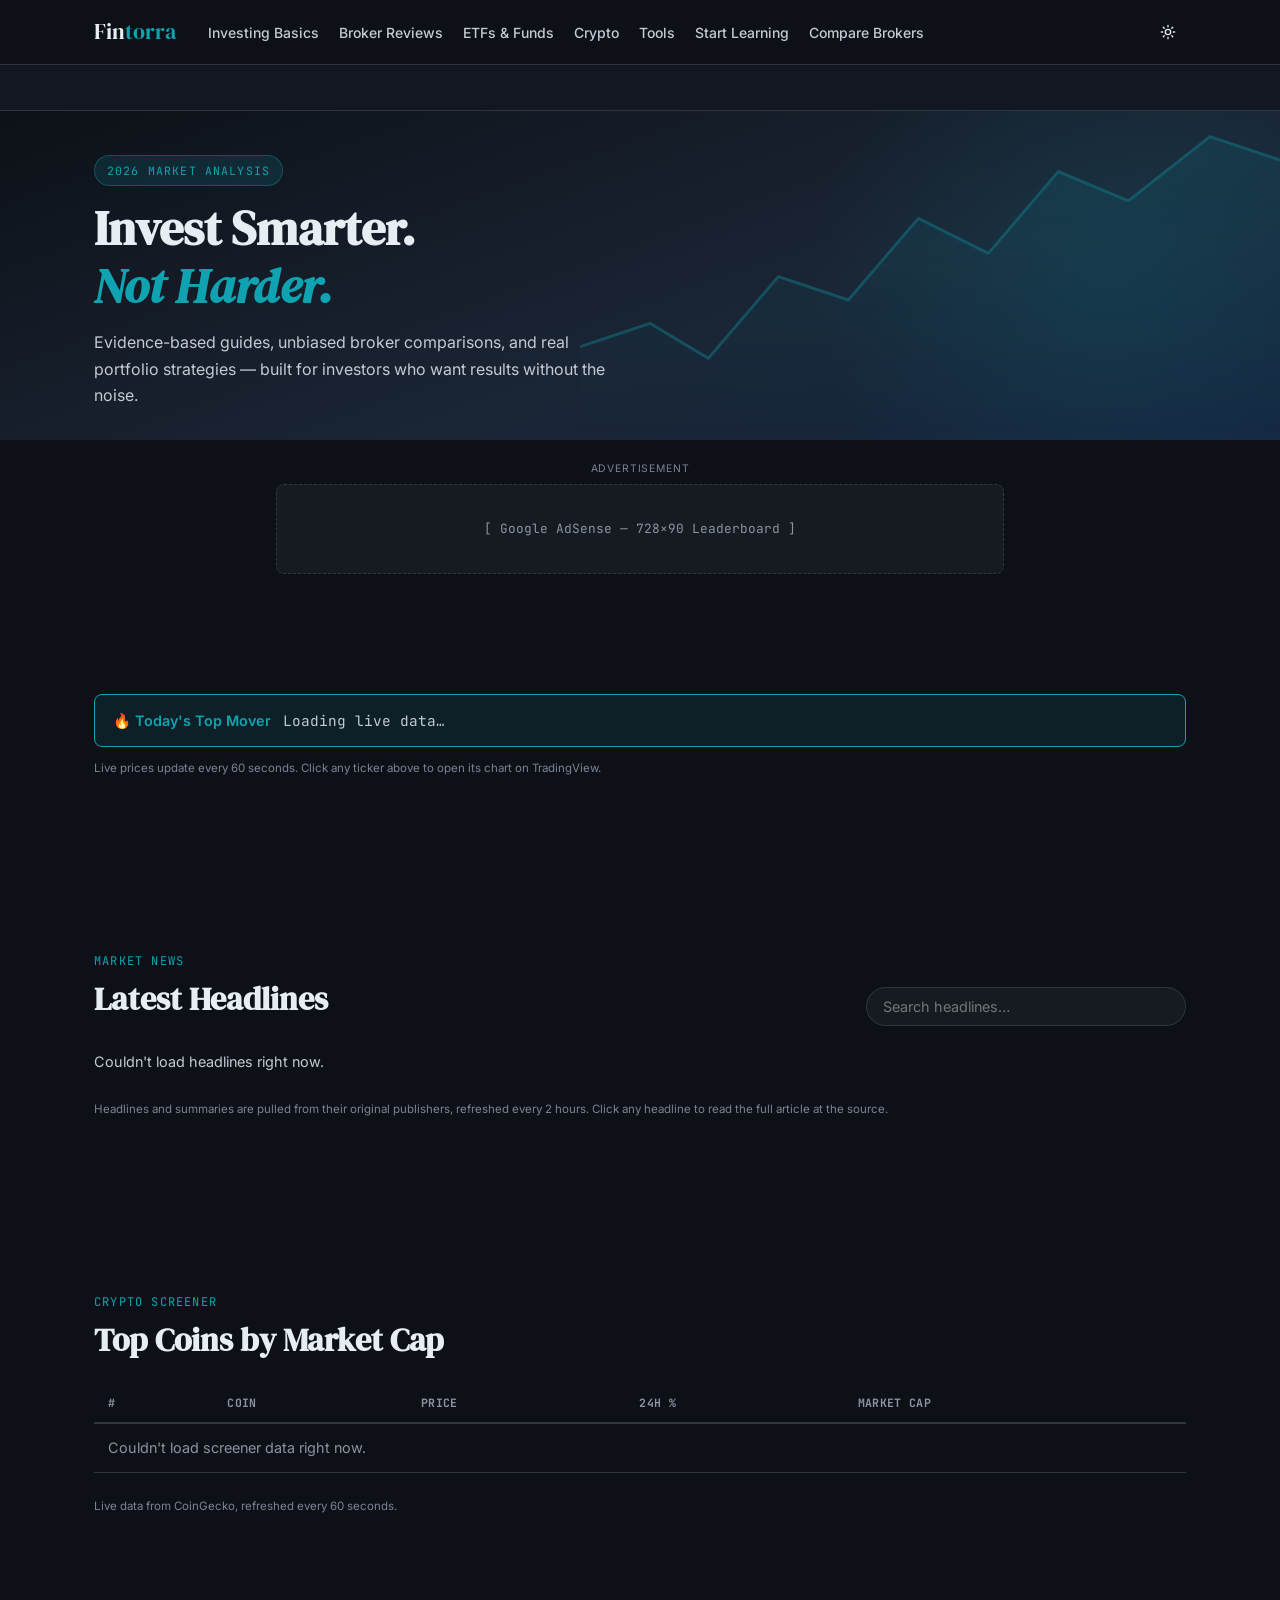
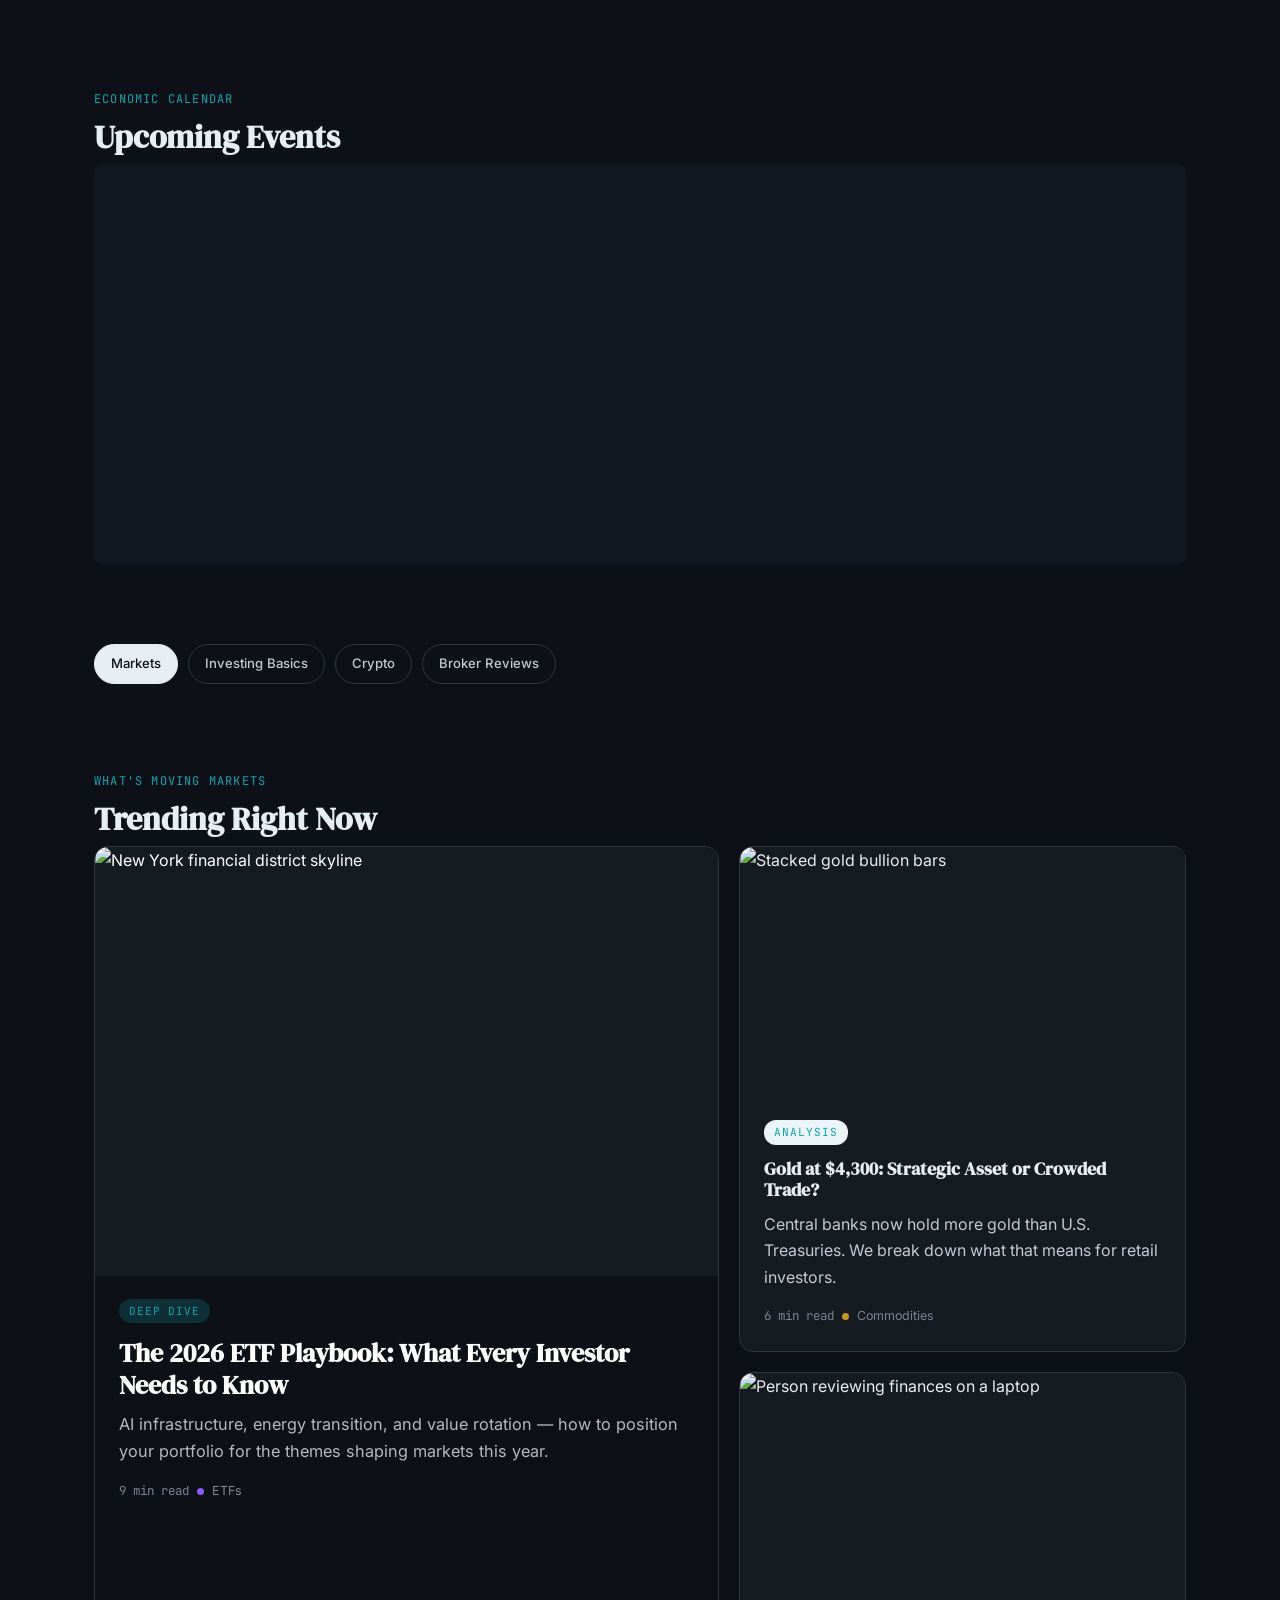
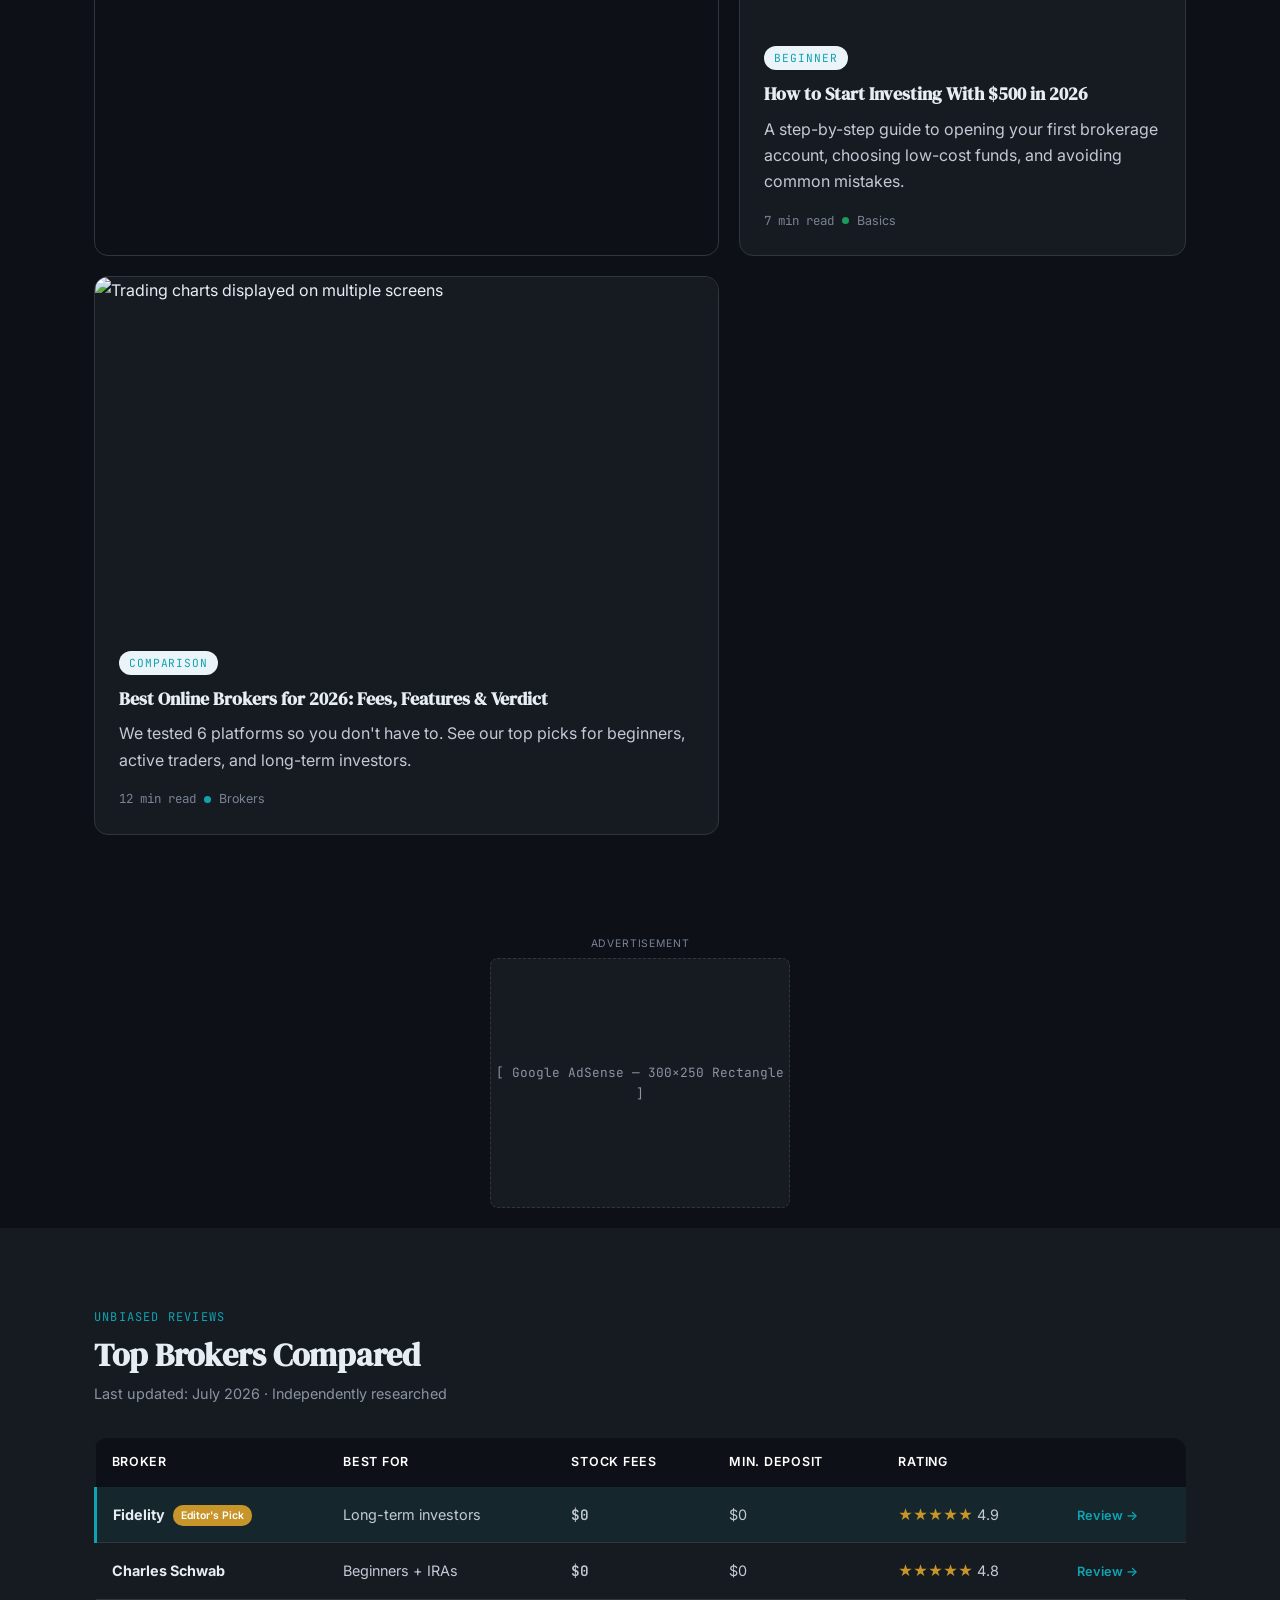
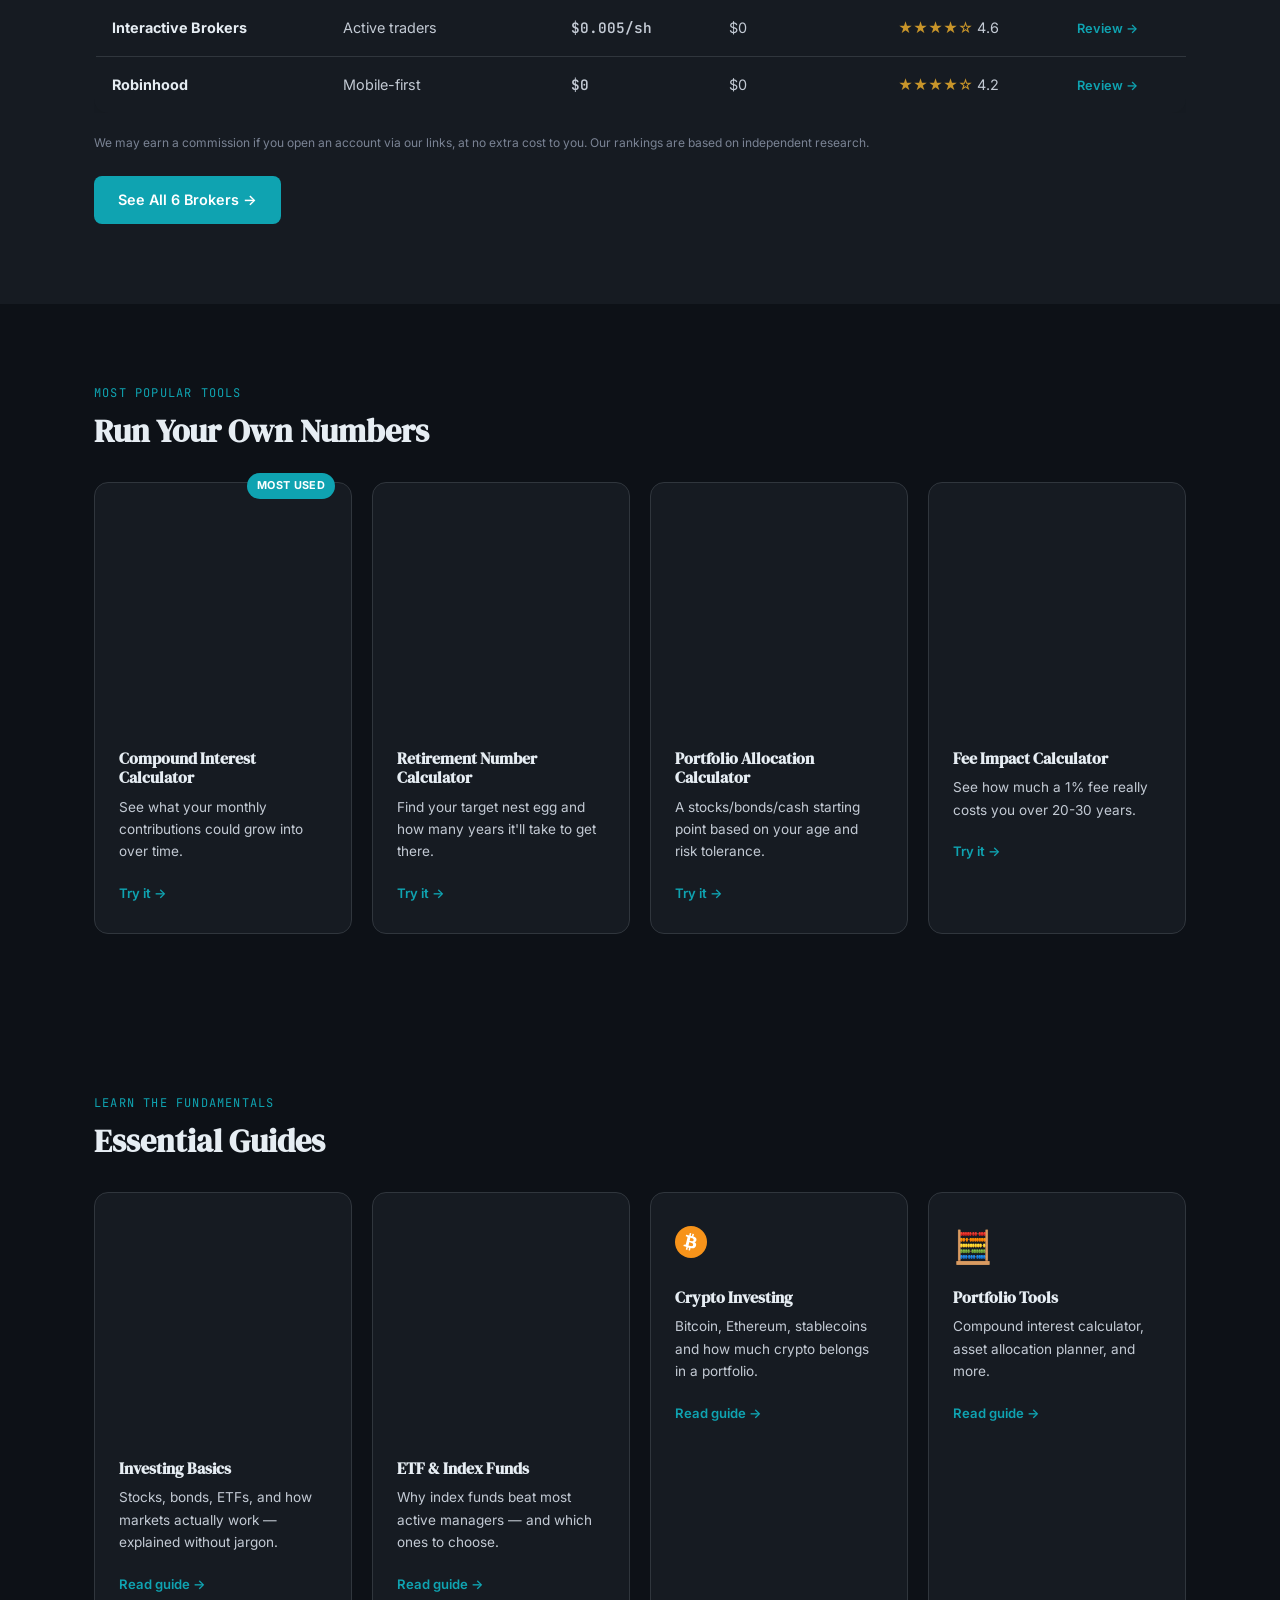
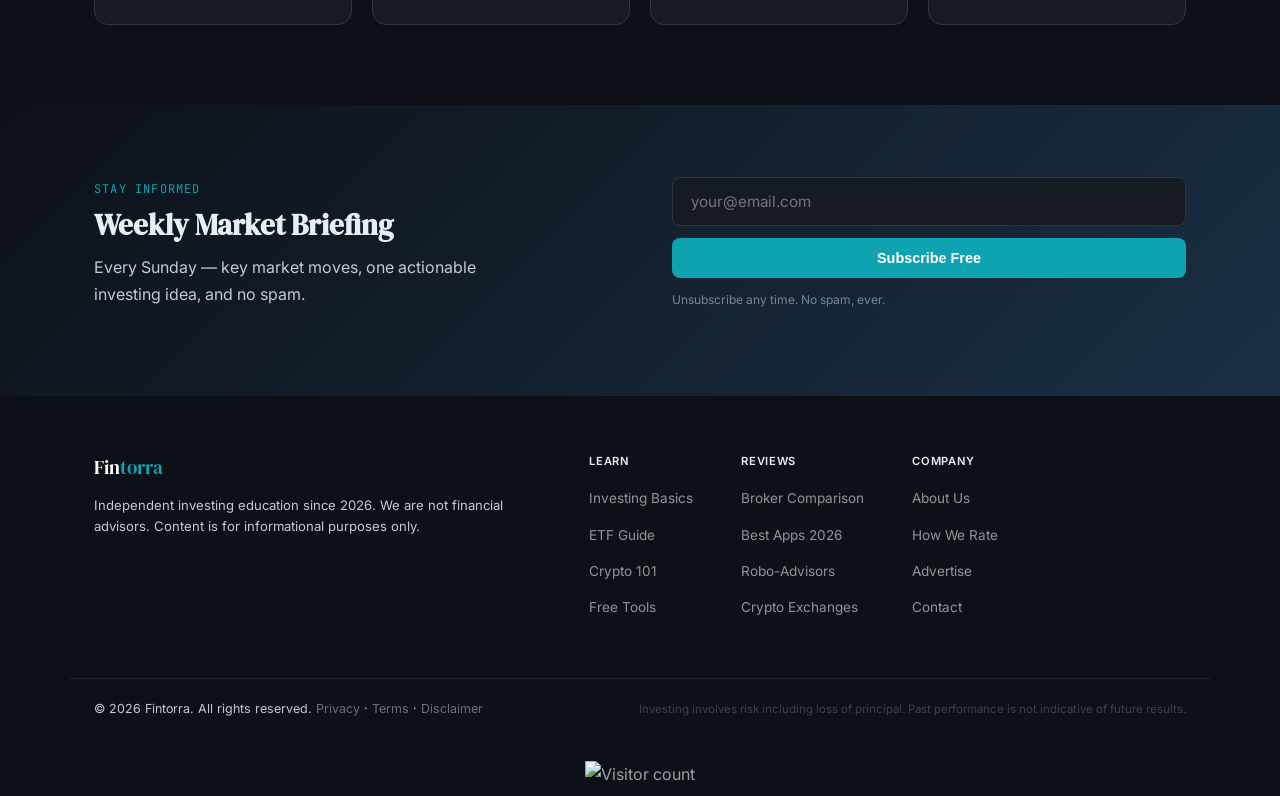
==== commit 5bd71904: "Add files via upload" ====
--- a/index.html
+++ b/index.html
@@ -8,7 +8,7 @@
 <meta content="Evidence-based investing guides, market analysis, broker comparisons, and portfolio strategies for beginners and experienced investors." name="description"/>
 <link href="https://fonts.googleapis.com" rel="preconnect"/>
 <link href="https://fonts.googleapis.com/css2?family=DM+Serif+Display:ital@0;1&amp;family=Inter:wght@300;400;500;600&amp;family=JetBrains+Mono:wght@400;500&amp;display=swap" rel="stylesheet"/>
-<link href="style.css?v=1784534008" rel="stylesheet"/>
+<link href="style.css?v=1784617653" rel="stylesheet"/>
 <script>(function(){try{var t=localStorage.getItem('fintorra-theme');if(t!=='light'){document.documentElement.setAttribute('data-theme','dark');}}catch(e){}})();</script>
 <link href="https://YOUR-DOMAIN-HERE.com/index.html" rel="canonical"/><meta content="Fintorra — Smart Investing for Modern Investors" property="og:title"/><meta content="Evidence-based investing guides, market analysis, broker comparisons, and portfolio strategies for beginners and experienced investors." property="og:description"/><meta content="website" property="og:type"/><meta content="https://YOUR-DOMAIN-HERE.com/index.html" property="og:url"/><meta content="https://YOUR-DOMAIN-HERE.com/og-default.jpg" property="og:image"/><meta content="Fintorra" property="og:site_name"/><meta content="summary_large_image" name="twitter:card"/><meta content="Fintorra — Smart Investing for Modern Investors" name="twitter:title"/><meta content="Evidence-based investing guides, market analysis, broker comparisons, and portfolio strategies for beginners and experienced investors." name="twitter:description"/><meta content="https://YOUR-DOMAIN-HERE.com/og-default.jpg" name="twitter:image"/><script type="application/ld+json">{
   "@context": "https://schema.org",
@@ -34,38 +34,26 @@
 </div>
 </nav>
 <!-- TOP TICKER DASHBOARD -->
-<div class="top-dash container">
-<div class="pulse-grid">
-<div class="dash-card is-chartable" data-symbol="btc" data-coin-id="bitcoin">
-<div class="dash-card-top"><button aria-label="Add btc to watchlist" aria-pressed="false" class="watch-star" data-watch="btc" type="button">☆</button><span class="dash-label">Bitcoin</span><span class="dash-symbol">BTC</span><span class="dash-change down" data-change="">−1.12%</span></div>
-<div class="dash-price" data-price="">$96,410</div>
-<svg aria-hidden="true" class="dash-spark" preserveaspectratio="none" viewbox="0 0 100 30"><polyline class="down" data-spark="" points="0,8 20,10 40,13 60,16 80,20 100,24"></polyline></svg>
-<span class="dash-updated" data-updated="btc">Updating…</span></div>
-<div class="dash-card is-chartable" data-symbol="eth" data-coin-id="ethereum">
-<div class="dash-card-top"><button aria-label="Add eth to watchlist" aria-pressed="false" class="watch-star" data-watch="eth" type="button">☆</button><span class="dash-label">Ethereum</span><span class="dash-symbol">ETH</span><span class="dash-change down" data-change="">−0.87%</span></div>
-<div class="dash-price" data-price="">$3,240</div>
-<svg aria-hidden="true" class="dash-spark" preserveaspectratio="none" viewbox="0 0 100 30"><polyline class="down" data-spark="" points="0,8 20,11 40,14 60,17 80,20 100,23"></polyline></svg>
-<span class="dash-updated" data-updated="eth">Updating…</span></div>
-<div class="dash-card" data-symbol="sp500">
-<div class="dash-card-top"><button aria-label="Add sp500 to watchlist" aria-pressed="false" class="watch-star" data-watch="sp500" type="button">☆</button><span class="dash-label">S&amp;P 500</span><span class="dash-symbol">SPX</span><span class="dash-change up" data-change="">+0.42%</span></div>
-<div class="dash-price" data-price="">5,847</div>
-<svg aria-hidden="true" class="dash-spark" preserveaspectratio="none" viewbox="0 0 100 30"><polyline class="up" data-spark="" points="0,22 20,20 40,17 60,14 80,10 100,4"></polyline></svg>
-<span class="dash-updated" data-updated="sp500">Updating…</span></div>
-<div class="dash-card" data-symbol="nasdaq">
-<div class="dash-card-top"><button aria-label="Add nasdaq to watchlist" aria-pressed="false" class="watch-star" data-watch="nasdaq" type="button">☆</button><span class="dash-label">NASDAQ</span><span class="dash-symbol">IXIC</span><span class="dash-change up" data-change="">+0.78%</span></div>
-<div class="dash-price" data-price="">19,203</div>
-<svg aria-hidden="true" class="dash-spark" preserveaspectratio="none" viewbox="0 0 100 30"><polyline class="up" data-spark="" points="0,22 20,19 40,16 60,12 80,8 100,3"></polyline></svg>
-<span class="dash-updated" data-updated="nasdaq">Updating…</span></div>
-<div class="dash-card" data-symbol="gold">
-<div class="dash-card-top"><button aria-label="Add gold to watchlist" aria-pressed="false" class="watch-star" data-watch="gold" type="button">☆</button><span class="dash-label">Gold</span><span class="dash-symbol">XAU/USD</span><span class="dash-change up" data-change="">+0.31%</span></div>
-<div class="dash-price" data-price="">$4,312</div>
-<svg aria-hidden="true" class="dash-spark" preserveaspectratio="none" viewbox="0 0 100 30"><polyline class="up" data-spark="" points="0,20 20,18 40,16 60,13 80,10 100,7"></polyline></svg>
-<span class="dash-updated" data-updated="gold">Updating…</span></div>
-<div class="dash-card" data-symbol="eurusd">
-<div class="dash-card-top"><button aria-label="Add eurusd to watchlist" aria-pressed="false" class="watch-star" data-watch="eurusd" type="button">☆</button><span class="dash-label">EUR/USD</span><span class="dash-symbol">FX</span><span class="dash-change up" data-change="">+0.19%</span></div>
-<div class="dash-price" data-price="">1.0841</div>
-<svg aria-hidden="true" class="dash-spark" preserveaspectratio="none" viewbox="0 0 100 30"><polyline class="up" data-spark="" points="0,20 20,18 40,17 60,15 80,12 100,9"></polyline></svg>
-<span class="dash-updated" data-updated="eurusd">Updating…</span></div>
+<div class="ticker-tape-wrap">
+<div class="tradingview-widget-container">
+<div class="tradingview-widget-container__widget"></div>
+<script async src="https://s3.tradingview.com/external-embedding/embed-widget-ticker-tape.js">
+{
+  "symbols": [
+    {"proName": "COINBASE:BTCUSD", "title": "Bitcoin"},
+    {"proName": "COINBASE:ETHUSD", "title": "Ethereum"},
+    {"proName": "TVC:SPX", "title": "S&P 500"},
+    {"proName": "TVC:IXIC", "title": "NASDAQ"},
+    {"proName": "TVC:GOLD", "title": "Gold"},
+    {"proName": "FX:EURUSD", "title": "EUR/USD"}
+  ],
+  "showSymbolLogo": true,
+  "isTransparent": false,
+  "displayMode": "adaptive",
+  "colorTheme": "dark",
+  "locale": "en"
+}
+</script>
 </div>
 </div>
 <!-- HERO -->
@@ -91,34 +79,13 @@
 <span class="ad-label">Advertisement</span>
 <div class="ad-placeholder leaderboard">[ Google AdSense — 728×90 Leaderboard ]</div>
 </div>
-<!-- LIVE CHART -->
+<!-- TOP MOVER -->
 <section class="market-pulse section-gap container">
-<div class="section-eyebrow">Live Chart</div>
-<h2 class="section-title">Bitcoin &amp; Ethereum, In Detail</h2>
 <div class="top-mover" id="top-mover">
 <span class="top-mover-label">🔥 Today's Top Mover</span>
 <span class="top-mover-value" id="top-mover-value">Loading live data…</span>
 </div>
-<p class="pulse-disclaimer">Live prices update every 60 seconds. Click the Bitcoin or Ethereum card above to chart it. Trend lines are illustrative of direction, not tick-by-tick history.</p>
-<div class="live-chart-card">
-<div class="live-chart-head">
-<div>
-<span class="live-chart-title" id="chart-title">Bitcoin — Last 24 Hours</span>
-<span class="live-chart-badge" id="chart-price">Loading…</span>
-</div>
-<span class="live-dot">● LIVE</span>
-</div>
-<div class="chart-range-toggle" role="group" aria-label="Chart time range">
-<button class="range-btn active" data-days="1" type="button">1D</button>
-<button class="range-btn" data-days="7" type="button">1W</button>
-<button class="range-btn" data-days="30" type="button">1M</button>
-<button class="range-btn" data-days="365" type="button">1Y</button>
-</div>
-<div class="chart-canvas-wrap">
-<canvas height="220" id="btc-chart"></canvas>
-</div>
-<p class="pulse-disclaimer">Real historical price data from CoinGecko, refreshed every 60 seconds.</p>
-</div>
+<p class="pulse-disclaimer">Live prices update every 60 seconds. Click any ticker above to open its chart on TradingView.</p>
 </section>
 <!-- MARKET NEWS -->
 <section class="market-news section-gap container" id="market-news">
@@ -412,6 +379,6 @@
 </div>
 <div class="visitor-counter" style="text-align:center;padding:8px 0;"><img alt="Visitor count" src="https://api.visitorbadge.io/api/visitors?path=marketedge-zippy-pavlova-49449e&amp;label=Visitors&amp;countColor=%23263759&amp;style=flat"/></div></footer>
 <script src="https://cdn.jsdelivr.net/npm/chart.js@4.4.0/dist/chart.umd.min.js"></script>
-<script src="script.js?v=1784534008"></script>
+<script src="script.js?v=1784617653"></script>
 </body>
 </html>
--- a/style.css
+++ b/style.css
@@ -348,57 +348,24 @@
 .ad-slot-mid { display: flex; flex-direction: column; align-items: center; }
 
 /* ===========================
-   MARKET PULSE DASHBOARD
+   MARKET TICKER
    =========================== */
 .top-dash { margin: 20px auto; }
-
-.pulse-grid {
-  display: grid;
-  grid-template-columns: repeat(2, 1fr);
-  border: 1px solid var(--border);
-  border-radius: var(--radius-lg);
-  overflow: hidden;
-  margin-top: 24px;
-  background: var(--white);
-}
-.dash-card {
-  padding: 20px 22px;
-  border-right: 1px solid var(--border);
+.ticker-tape-wrap {
+  background: #131722;
   border-bottom: 1px solid var(--border);
-  transition: background 0.15s;
-  cursor: pointer;
-  position: relative;
-}
-.dash-card:nth-child(2n) { border-right: none; }
-.dash-card:nth-last-child(-n+2) { border-bottom: none; }
-.dash-card:hover { background: var(--surface); }
-.dash-card-top { display: flex; justify-content: space-between; align-items: baseline; margin-bottom: 10px; }
-.dash-label { font-size: 0.78rem; font-family: var(--ff-mono); color: var(--ink-muted); text-transform: uppercase; letter-spacing: 0.05em; }
-.dash-symbol { font-size: 0.78rem; font-family: var(--ff-mono); font-weight: 700; color: var(--accent-hi); text-transform: uppercase; letter-spacing: 0.03em; }
-.dash-price { font-size: 2.1rem; font-weight: 700; font-family: var(--ff-mono); line-height: 1; margin-bottom: 8px; }
+  min-height: 46px;
+}
+
+/* .dash-change is also used by the crypto screener table for up/down
+   coloring (see script.js loadScreener) — kept even though the old
+   dashboard cards that originally used it were removed. */
 .dash-change { font-size: 0.9rem; font-family: var(--ff-mono); font-weight: 600; }
 .dash-change.up { color: var(--green); }
 .dash-change.down { color: var(--red); }
 .dash-change::before { margin-right: 4px; }
 .dash-change.up::before { content: '▲'; }
 .dash-change.down::before { content: '▼'; }
-.dash-spark { display: none; }
-.watch-star { position: absolute; top: 16px; right: 16px; opacity: 0; }
-.dash-card:hover .watch-star, .watch-star.is-watched { opacity: 1; }
-/* Watchlist star */
-.watch-star {
-  background: none;
-  border: none;
-  cursor: pointer;
-  font-size: 1rem;
-  color: var(--ink-muted);
-  padding: 0;
-  line-height: 1;
-  transition: color 0.15s, transform 0.15s, opacity 0.15s;
-}
-.watch-star:hover { color: var(--gold); transform: scale(1.15); }
-.watch-star.is-watched { color: var(--gold); }
-.dash-card.is-watched { background: var(--accent-lt); }
 
 .chart-range-toggle { display: flex; gap: 6px; margin-bottom: 14px; }
 .range-btn {
@@ -1164,7 +1131,6 @@
   }
   .hamburger { display: block; }
 
-  .pulse-grid { grid-template-columns: repeat(2, 1fr); }
   .content-sidebar-layout { grid-template-columns: 1fr; }
   .sidebar { display: none; }
 
@@ -1184,9 +1150,6 @@
   .ad-slot { padding-top: 10px; padding-bottom: 10px; }
   .brokers-preview.section-gap { padding-bottom: 24px; }
   .guides.section-gap { padding-top: 24px; }
-  .pulse-grid { grid-template-columns: 1fr 1fr; }
-  .dash-card { padding: 14px 16px; }
-  .dash-price { font-size: 1.6rem; }
   .category-pills { flex-wrap: nowrap; overflow-x: auto; -webkit-overflow-scrolling: touch; }
   .guides-grid { grid-template-columns: 1fr; }
   .tools-preview-grid { grid-template-columns: 1fr; }
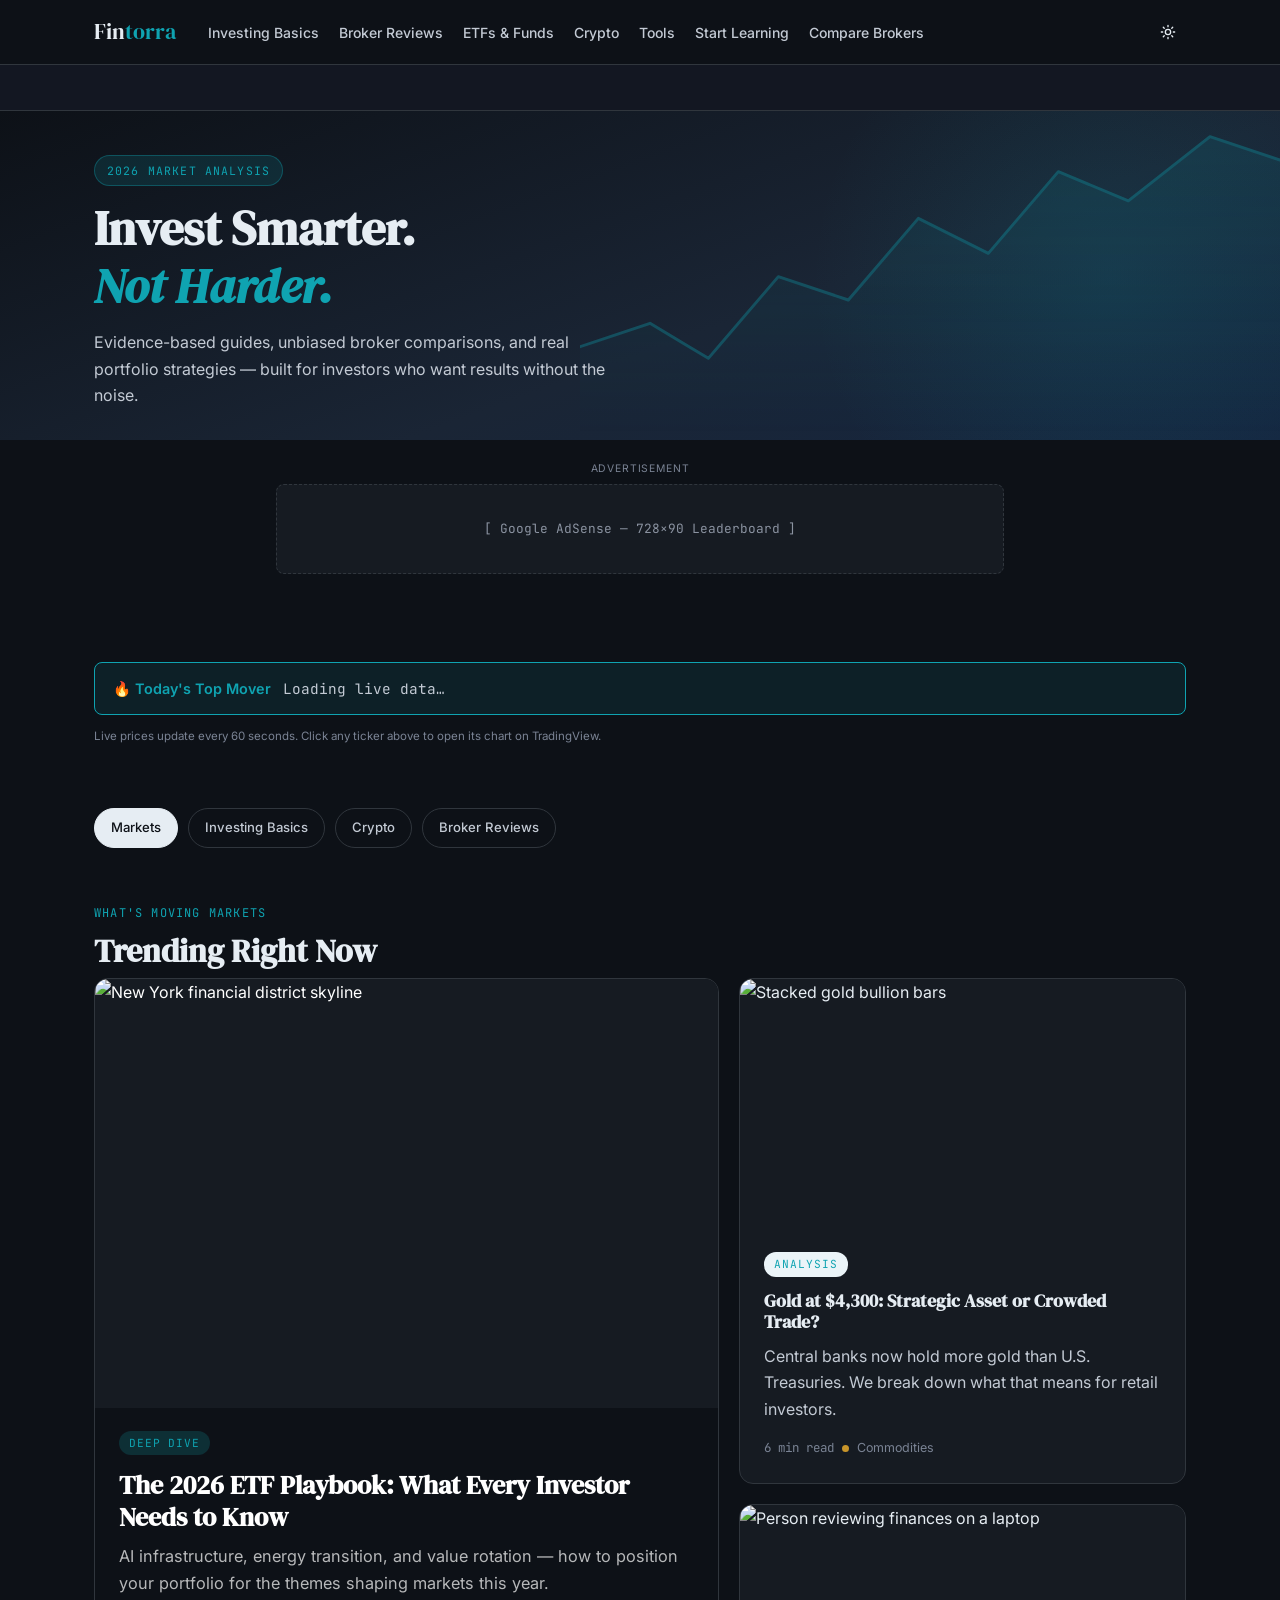
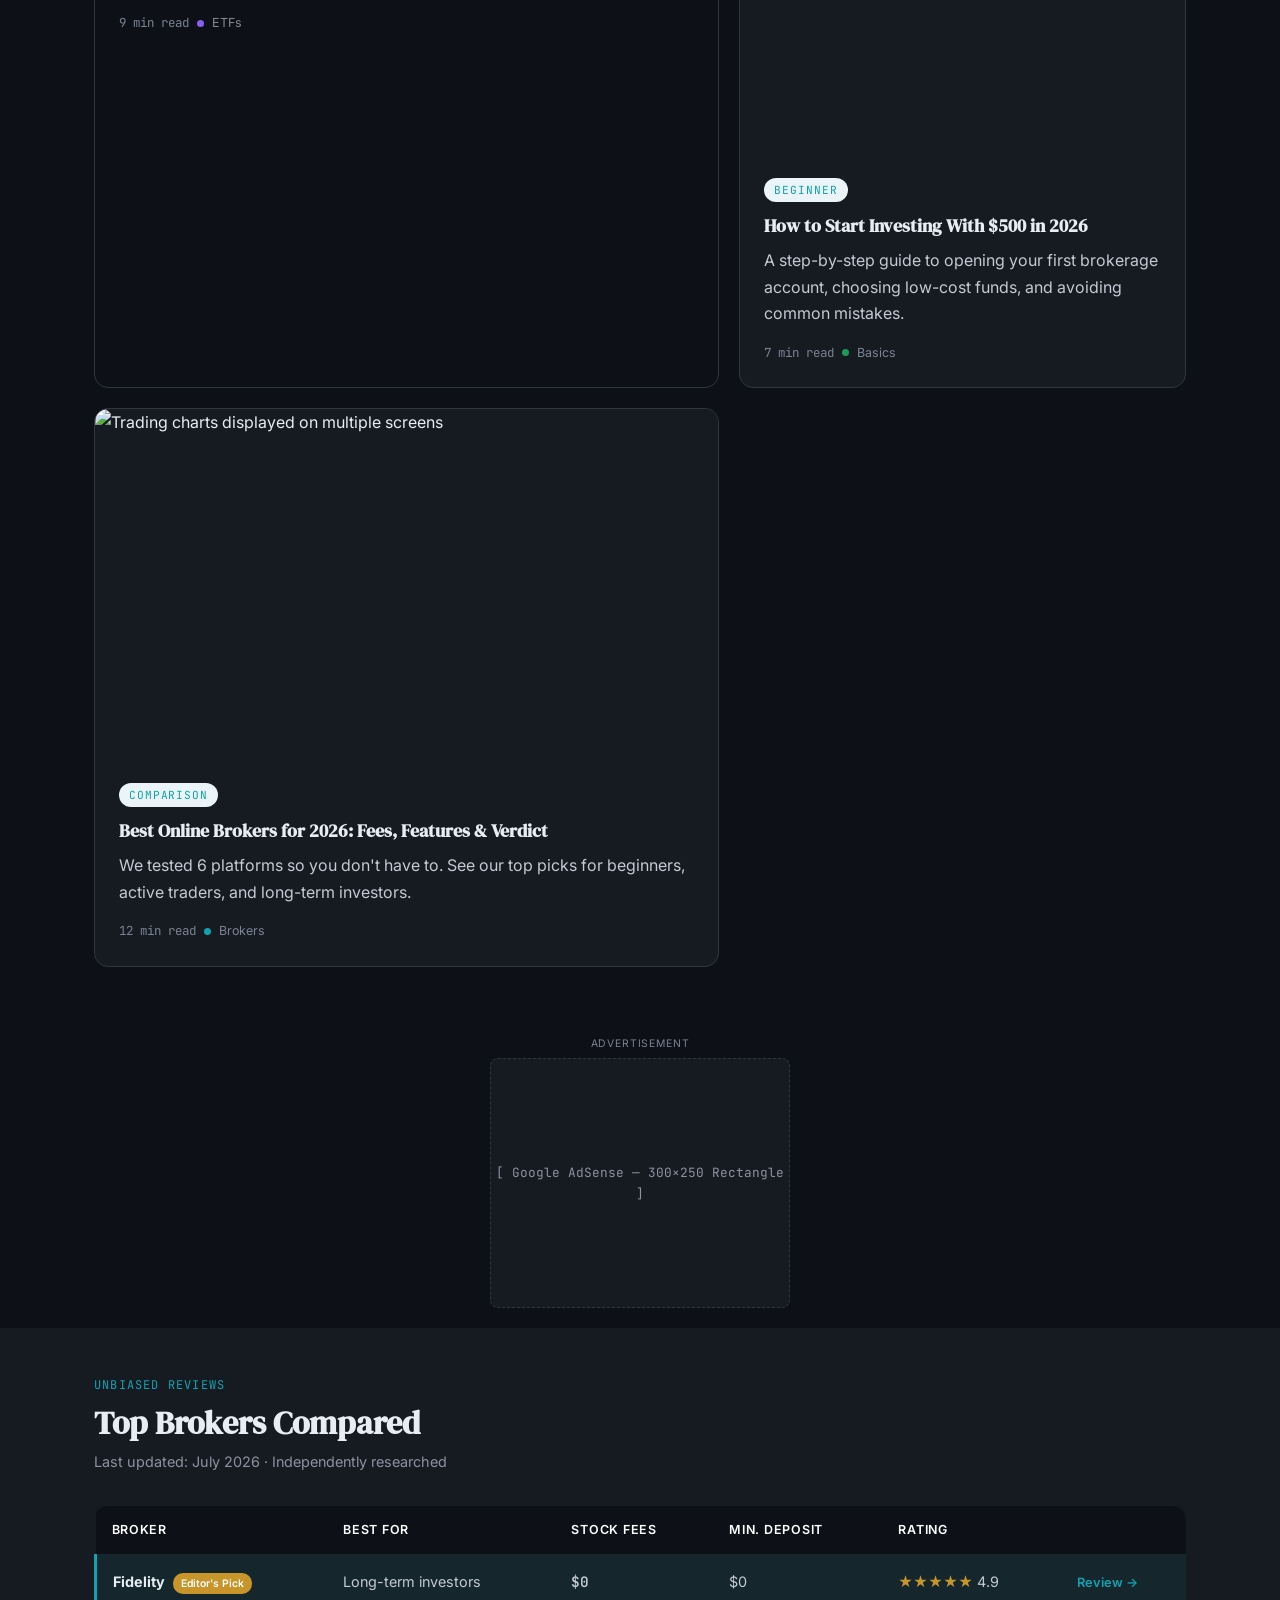
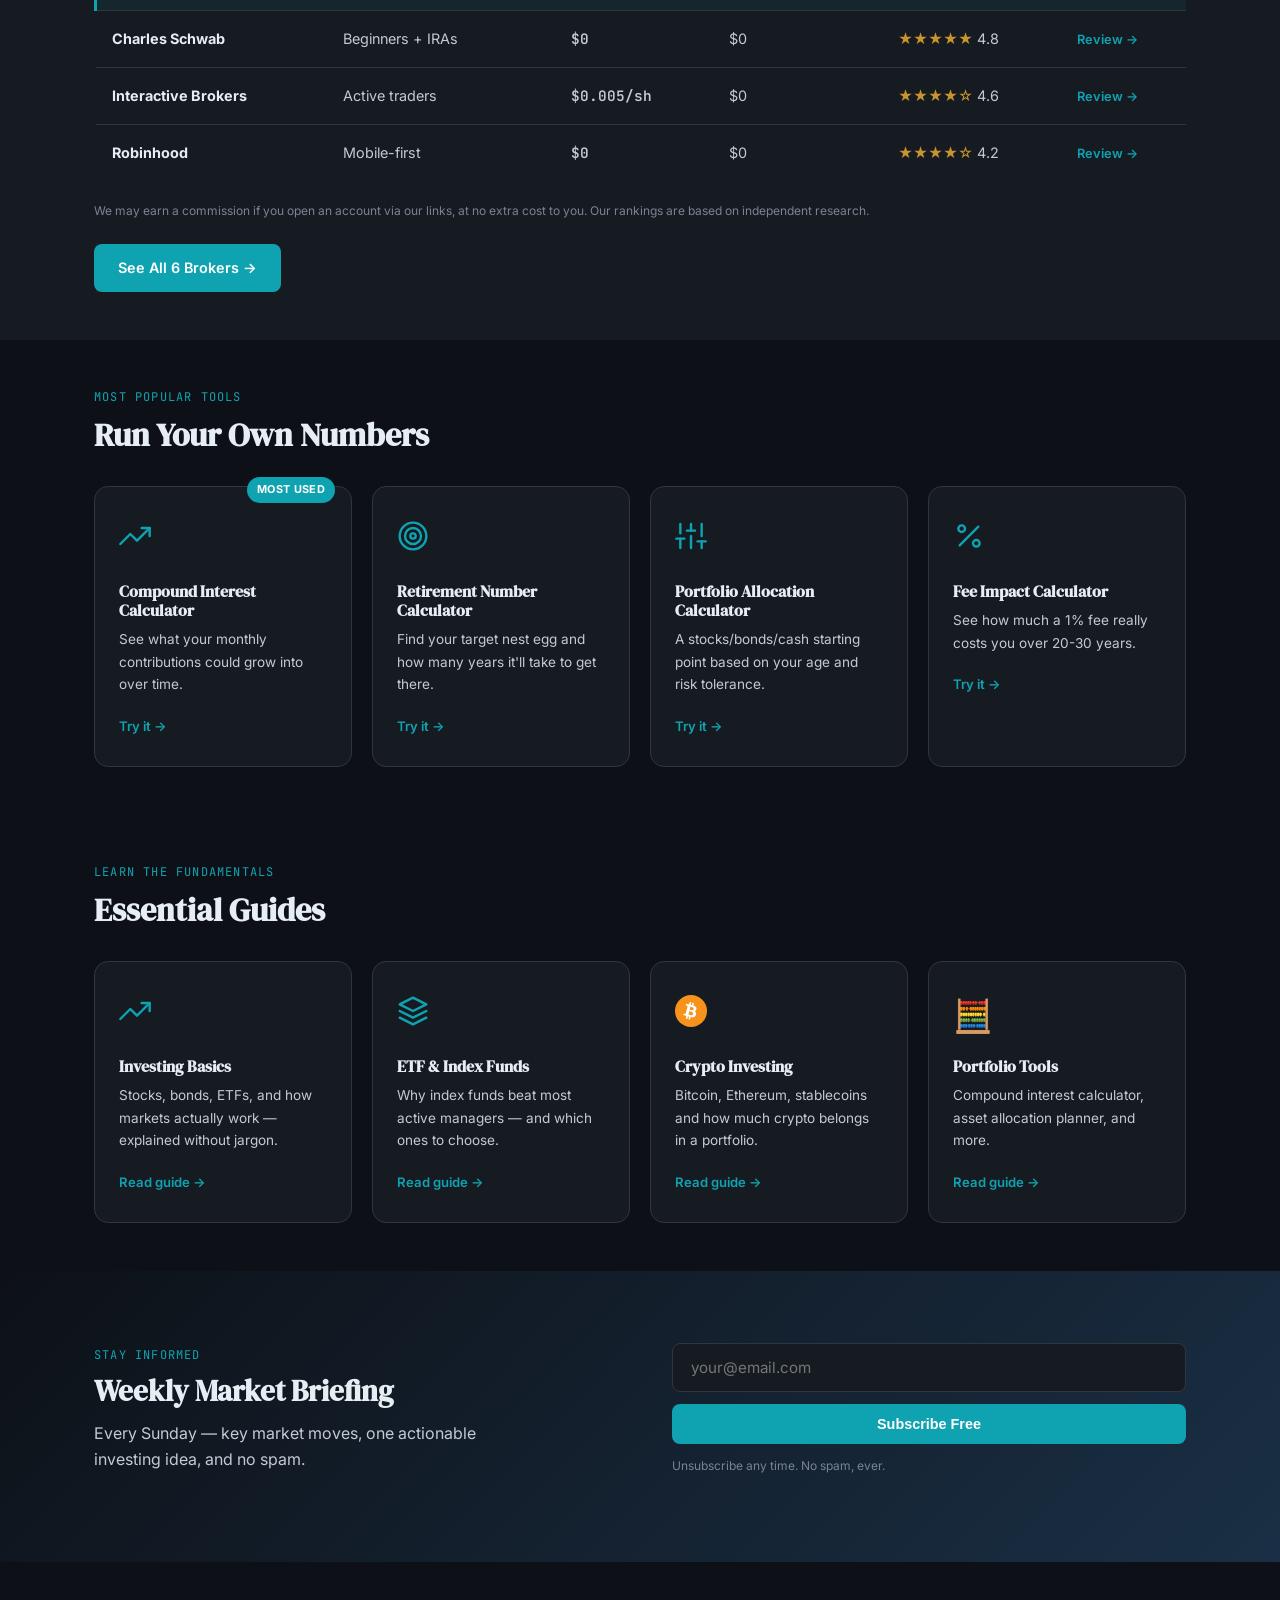
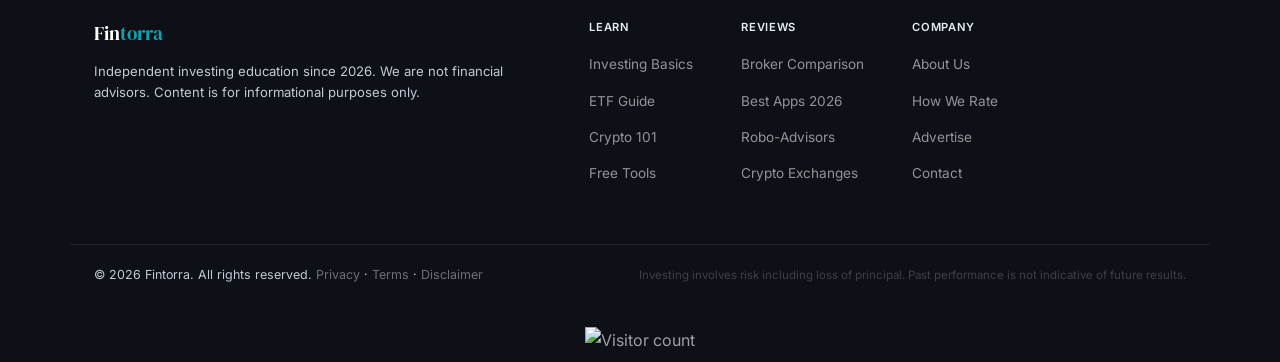
==== commit 03d8bbbb: "Add files via upload" ====
--- a/index.html
+++ b/index.html
@@ -8,7 +8,7 @@
 <meta content="Evidence-based investing guides, market analysis, broker comparisons, and portfolio strategies for beginners and experienced investors." name="description"/>
 <link href="https://fonts.googleapis.com" rel="preconnect"/>
 <link href="https://fonts.googleapis.com/css2?family=DM+Serif+Display:ital@0;1&amp;family=Inter:wght@300;400;500;600&amp;family=JetBrains+Mono:wght@400;500&amp;display=swap" rel="stylesheet"/>
-<link href="style.css?v=1784617653" rel="stylesheet"/>
+<link href="style.css?v=1784659965" rel="stylesheet"/>
 <script>(function(){try{var t=localStorage.getItem('fintorra-theme');if(t!=='light'){document.documentElement.setAttribute('data-theme','dark');}}catch(e){}})();</script>
 <link href="https://YOUR-DOMAIN-HERE.com/index.html" rel="canonical"/><meta content="Fintorra — Smart Investing for Modern Investors" property="og:title"/><meta content="Evidence-based investing guides, market analysis, broker comparisons, and portfolio strategies for beginners and experienced investors." property="og:description"/><meta content="website" property="og:type"/><meta content="https://YOUR-DOMAIN-HERE.com/index.html" property="og:url"/><meta content="https://YOUR-DOMAIN-HERE.com/og-default.jpg" property="og:image"/><meta content="Fintorra" property="og:site_name"/><meta content="summary_large_image" name="twitter:card"/><meta content="Fintorra — Smart Investing for Modern Investors" name="twitter:title"/><meta content="Evidence-based investing guides, market analysis, broker comparisons, and portfolio strategies for beginners and experienced investors." name="twitter:description"/><meta content="https://YOUR-DOMAIN-HERE.com/og-default.jpg" name="twitter:image"/><script type="application/ld+json">{
   "@context": "https://schema.org",
@@ -42,8 +42,8 @@
   "symbols": [
     {"proName": "COINBASE:BTCUSD", "title": "Bitcoin"},
     {"proName": "COINBASE:ETHUSD", "title": "Ethereum"},
-    {"proName": "TVC:SPX", "title": "S&P 500"},
-    {"proName": "TVC:IXIC", "title": "NASDAQ"},
+    {"proName": "FOREXCOM:SPXUSD", "title": "S&P 500"},
+    {"proName": "FOREXCOM:NSXUSD", "title": "NASDAQ 100"},
     {"proName": "TVC:GOLD", "title": "Gold"},
     {"proName": "FX:EURUSD", "title": "EUR/USD"}
   ],
@@ -87,58 +87,6 @@
 </div>
 <p class="pulse-disclaimer">Live prices update every 60 seconds. Click any ticker above to open its chart on TradingView.</p>
 </section>
-<!-- MARKET NEWS -->
-<section class="market-news section-gap container" id="market-news">
-<div class="news-head">
-<div>
-<div class="section-eyebrow">Market News</div>
-<h2 class="section-title">Latest Headlines</h2>
-</div>
-<div class="news-search-wrap">
-<input aria-label="Search news headlines" class="news-search" id="news-search" placeholder="Search headlines…" type="search"/>
-</div>
-</div>
-<div class="ai-summary-card" id="ai-summary-card" style="display:none;">
-<div class="ai-summary-label">AI Market Digest</div>
-<p class="ai-summary-text" id="ai-summary-text"></p>
-<p class="ai-summary-note">Auto-generated from the headlines below — always verify against the original sources before acting on it.</p>
-</div>
-<div class="news-list" id="news-list">
-<p class="news-empty">Loading headlines…</p>
-</div>
-<p class="pulse-disclaimer">Headlines and summaries are pulled from their original publishers, refreshed every 2 hours. Click any headline to read the full article at the source.</p>
-</section>
-<!-- CRYPTO SCREENER -->
-<section class="screener section-gap container" id="screener">
-<div class="section-eyebrow">Crypto Screener</div>
-<h2 class="section-title">Top Coins by Market Cap</h2>
-<div class="screener-table-wrap">
-<table class="screener-table" id="screener-table">
-<thead><tr><th>#</th><th>Coin</th><th>Price</th><th>24h %</th><th>Market Cap</th></tr></thead>
-<tbody id="screener-body"><tr><td colspan="5" class="news-empty">Loading…</td></tr></tbody>
-</table>
-</div>
-<p class="pulse-disclaimer">Live data from CoinGecko, refreshed every 60 seconds.</p>
-</section>
-<!-- ECONOMIC CALENDAR -->
-<section class="econ-calendar section-gap container" id="econ-calendar">
-<div class="section-eyebrow">Economic Calendar</div>
-<h2 class="section-title">Upcoming Events</h2>
-<div class="tradingview-widget-container econ-calendar-widget">
-<div class="tradingview-widget-container__widget"></div>
-<script async src="https://s3.tradingview.com/external-embedding/embed-widget-events.js">
-{
-  "colorTheme": "dark",
-  "isTransparent": false,
-  "width": "100%",
-  "height": "400",
-  "locale": "en",
-  "importanceFilter": "0,1",
-  "countryFilter": "us,eu,gb,jp,cn"
-}
-</script>
-</div>
-</section>
 <!-- CATEGORY NAV -->
 <div class="category-pills container">
 <a class="pill active" href="#trending">Markets</a>
@@ -379,6 +327,6 @@
 </div>
 <div class="visitor-counter" style="text-align:center;padding:8px 0;"><img alt="Visitor count" src="https://api.visitorbadge.io/api/visitors?path=marketedge-zippy-pavlova-49449e&amp;label=Visitors&amp;countColor=%23263759&amp;style=flat"/></div></footer>
 <script src="https://cdn.jsdelivr.net/npm/chart.js@4.4.0/dist/chart.umd.min.js"></script>
-<script src="script.js?v=1784617653"></script>
+<script src="script.js?v=1784659965"></script>
 </body>
 </html>
--- a/style.css
+++ b/style.css
@@ -46,7 +46,7 @@
    LAYOUT
    =========================== */
 .container { max-width: 1140px; margin: 0 auto; padding: 0 24px; }
-.section-gap { padding-top: 80px; padding-bottom: 80px; }
+.section-gap { padding-top: 48px; padding-bottom: 48px; }
 
 .content-sidebar-layout {
   display: grid;
@@ -357,32 +357,6 @@
   min-height: 46px;
 }
 
-/* .dash-change is also used by the crypto screener table for up/down
-   coloring (see script.js loadScreener) — kept even though the old
-   dashboard cards that originally used it were removed. */
-.dash-change { font-size: 0.9rem; font-family: var(--ff-mono); font-weight: 600; }
-.dash-change.up { color: var(--green); }
-.dash-change.down { color: var(--red); }
-.dash-change::before { margin-right: 4px; }
-.dash-change.up::before { content: '▲'; }
-.dash-change.down::before { content: '▼'; }
-
-.chart-range-toggle { display: flex; gap: 6px; margin-bottom: 14px; }
-.range-btn {
-  background: var(--surface);
-  border: 1px solid var(--border);
-  color: var(--ink-muted);
-  font-family: var(--ff-mono);
-  font-size: 0.75rem;
-  font-weight: 600;
-  padding: 4px 12px;
-  border-radius: 999px;
-  cursor: pointer;
-  transition: background 0.15s, color 0.15s, border-color 0.15s;
-}
-.range-btn:hover { border-color: var(--accent-hi); color: var(--accent-hi); }
-.range-btn.active { background: var(--accent-hi); border-color: var(--accent-hi); color: var(--white); }
-
 /* Clickable in-article ticker mentions + popover (item 5) */
 .ticker-mention {
   background: none;
@@ -451,12 +425,6 @@
 .tv-modal-close:hover { color: #E6EDF3; }
 #tv-chart-container { height: 480px; }
 .tv-modal-credit { font-size: 0.7rem; color: #8B93A1; margin-top: 8px; text-align: right; }
-.econ-calendar-widget {
-  background: #131722;
-  border-radius: var(--radius);
-  overflow: hidden;
-  min-height: 400px;
-}
 .news-modal-panel { max-width: 560px; }
 .news-modal-title { font-family: var(--ff-display); font-size: 1.3rem; color: #E6EDF3; line-height: 1.4; margin-bottom: 8px; }
 .news-modal-meta { font-size: 0.75rem; font-family: var(--ff-mono); color: #8B93A1; margin-bottom: 16px; }
@@ -525,24 +493,6 @@
 .ai-summary-label { font-family: var(--ff-mono); font-size: 0.7rem; font-weight: 700; letter-spacing: 0.04em; text-transform: uppercase; color: var(--accent); margin-bottom: 8px; }
 .ai-summary-text { font-size: 0.92rem; color: var(--ink-soft); line-height: 1.6; margin-bottom: 8px; }
 .ai-summary-note { font-size: 0.72rem; color: var(--ink-muted); }
-
-/* Crypto Screener */
-.screener-table-wrap { overflow-x: auto; margin: 24px 0; }
-.screener-table { width: 100%; border-collapse: collapse; font-size: 0.88rem; }
-.screener-table th {
-  text-align: left;
-  padding: 10px 14px;
-  font-family: var(--ff-mono);
-  font-size: 0.72rem;
-  text-transform: uppercase;
-  letter-spacing: 0.03em;
-  color: var(--ink-muted);
-  border-bottom: 2px solid var(--border);
-}
-.screener-table td { padding: 12px 14px; border-bottom: 1px solid var(--border); }
-.screener-coin { display: flex; align-items: center; gap: 8px; }
-.screener-coin img { width: 20px; height: 20px; border-radius: 50%; }
-.screener-symbol { color: var(--ink-muted); font-family: var(--ff-mono); font-size: 0.78rem; }
 
 .top-mover {
   margin-top: 20px;
@@ -748,6 +698,14 @@
 }
 .guide-card:hover { box-shadow: var(--shadow-lg); transform: translateY(-3px); border-color: var(--accent); }
 .guide-icon { font-size: 2rem; margin-bottom: 14px; display: block; }
+.tool-icon-svg {
+  width: 32px;
+  height: 32px;
+  stroke: var(--accent);
+  stroke-width: 1.8;
+  stroke-linecap: round;
+  stroke-linejoin: round;
+}
 .guide-card h3 { font-size: 1rem; color: var(--ink); margin-bottom: 8px; }
 .guide-card p { font-size: 0.85rem; color: var(--ink-muted); margin-bottom: 16px; }
 .guide-link { font-size: 0.82rem; font-weight: 600; color: var(--accent); }
@@ -1146,7 +1104,7 @@
 }
 
 @media (max-width: 600px) {
-  .section-gap { padding-top: 44px; padding-bottom: 44px; }
+  .section-gap { padding-top: 32px; padding-bottom: 32px; }
   .ad-slot { padding-top: 10px; padding-bottom: 10px; }
   .brokers-preview.section-gap { padding-bottom: 24px; }
   .guides.section-gap { padding-top: 24px; }
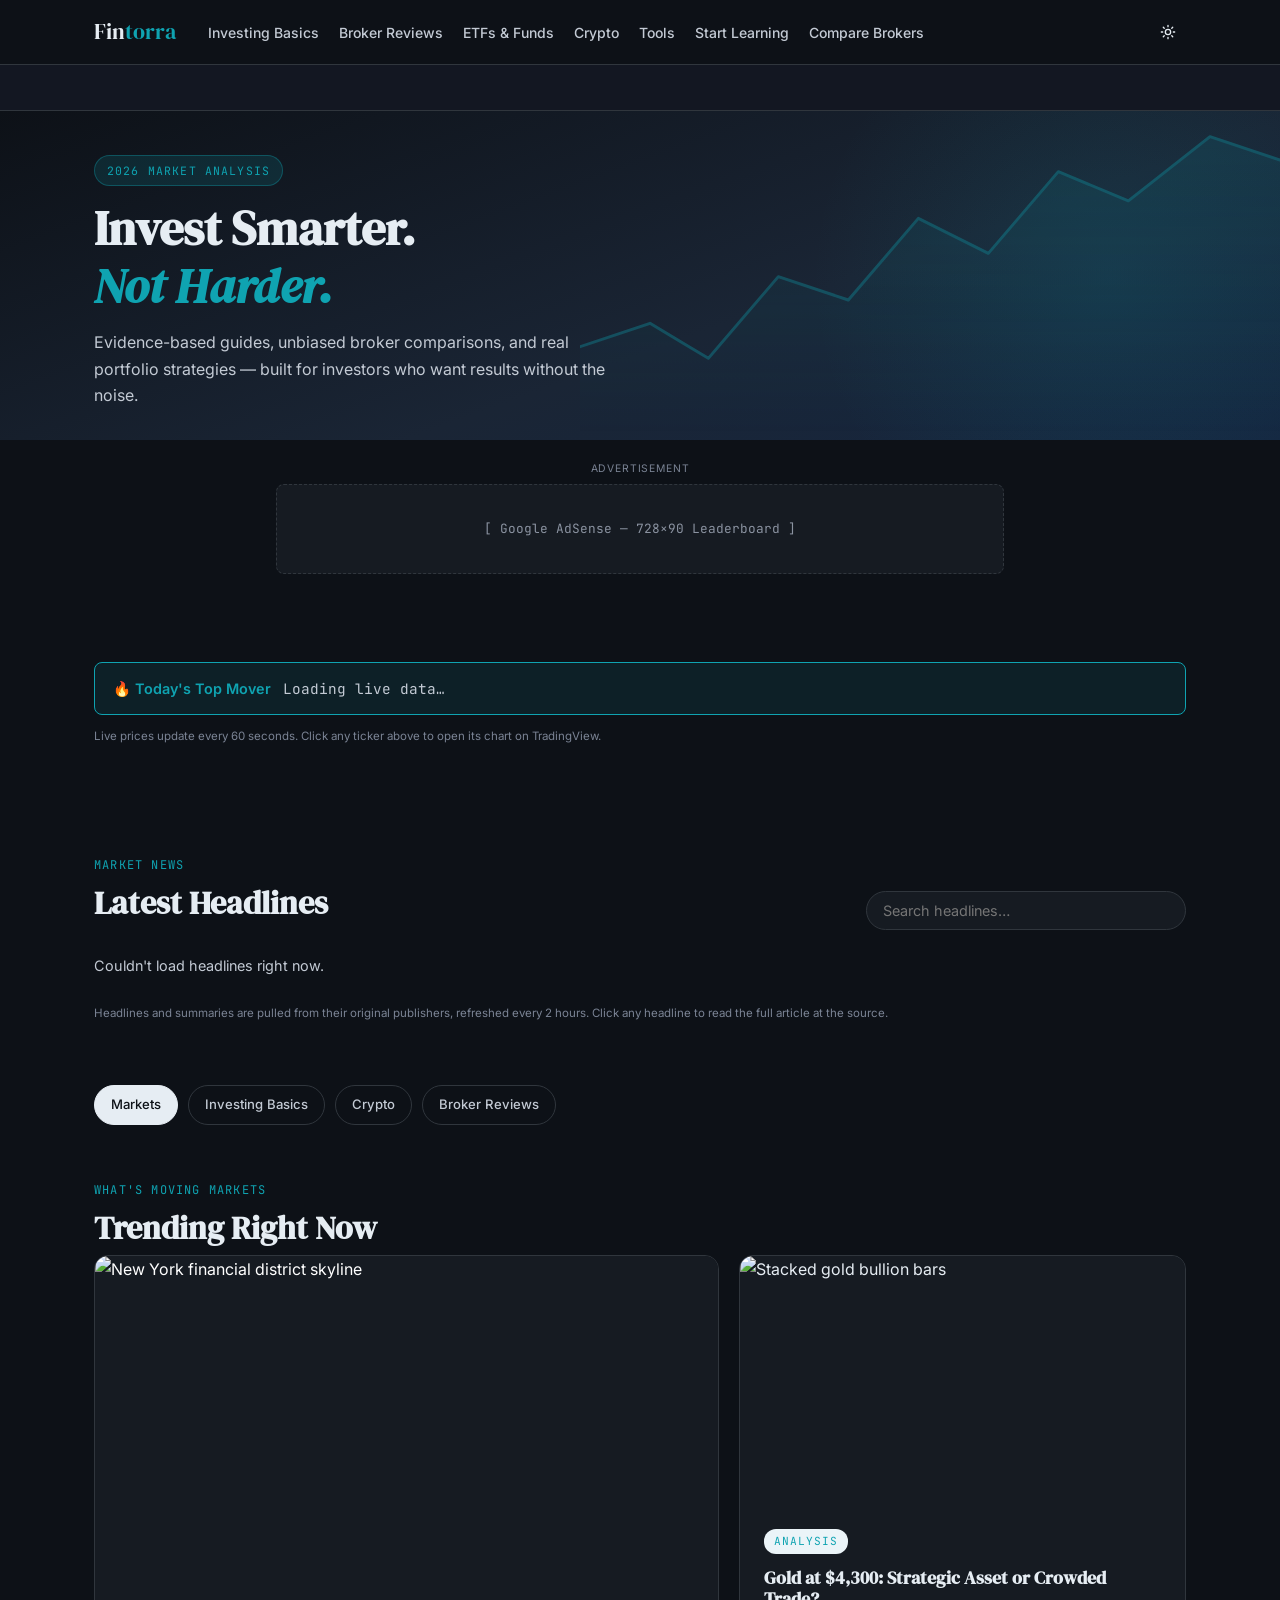
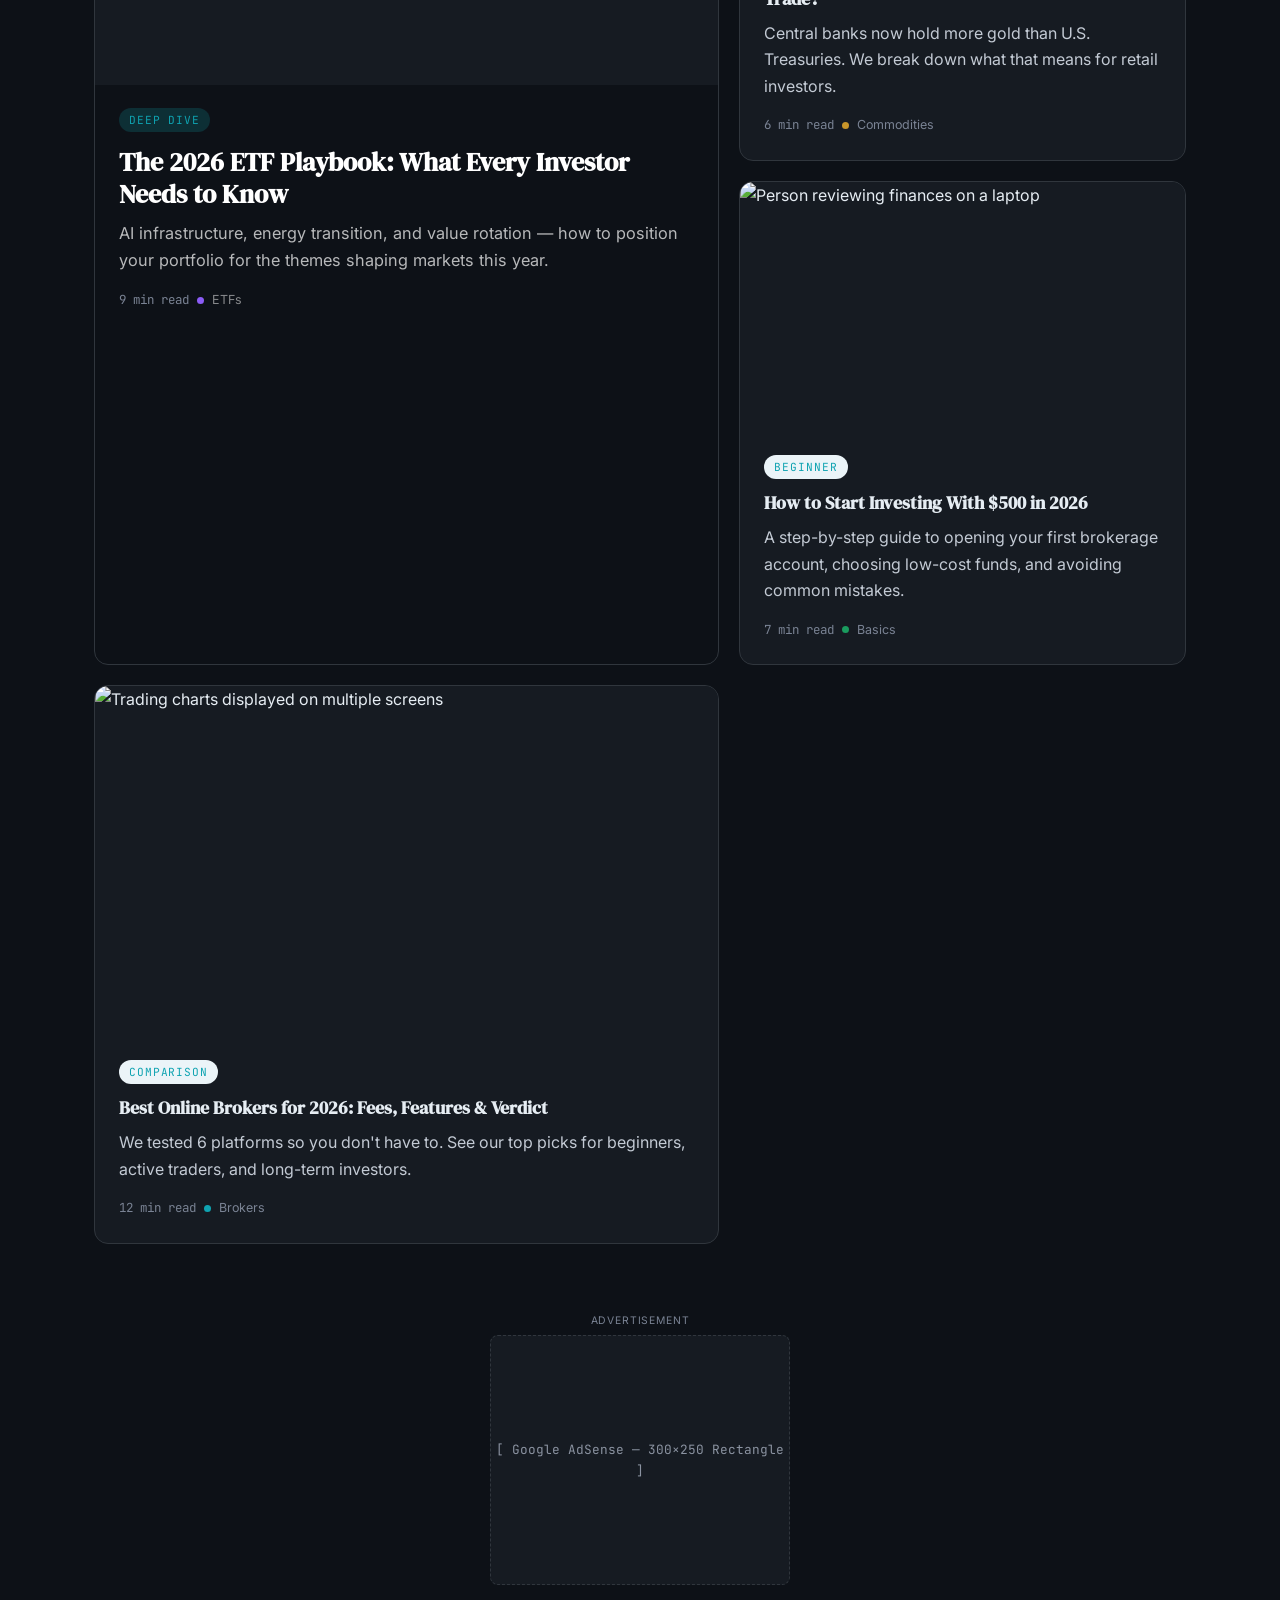
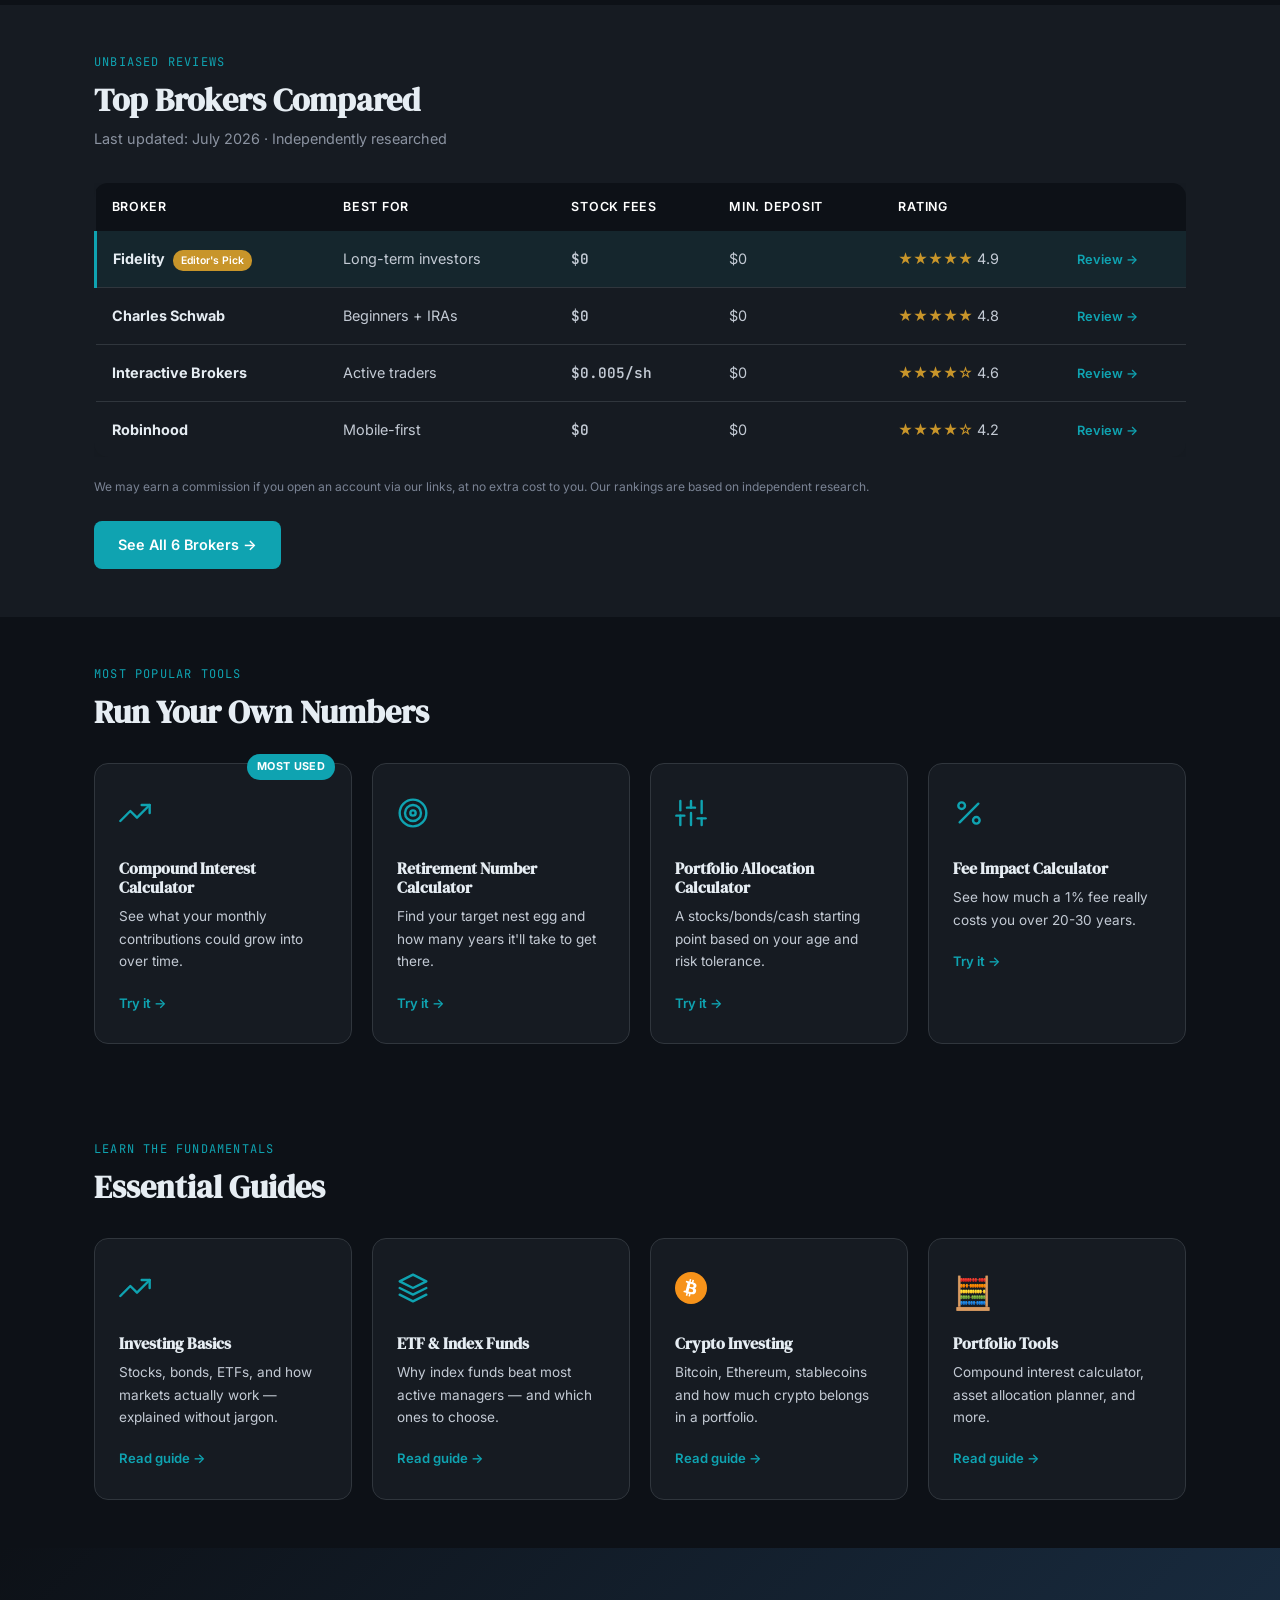
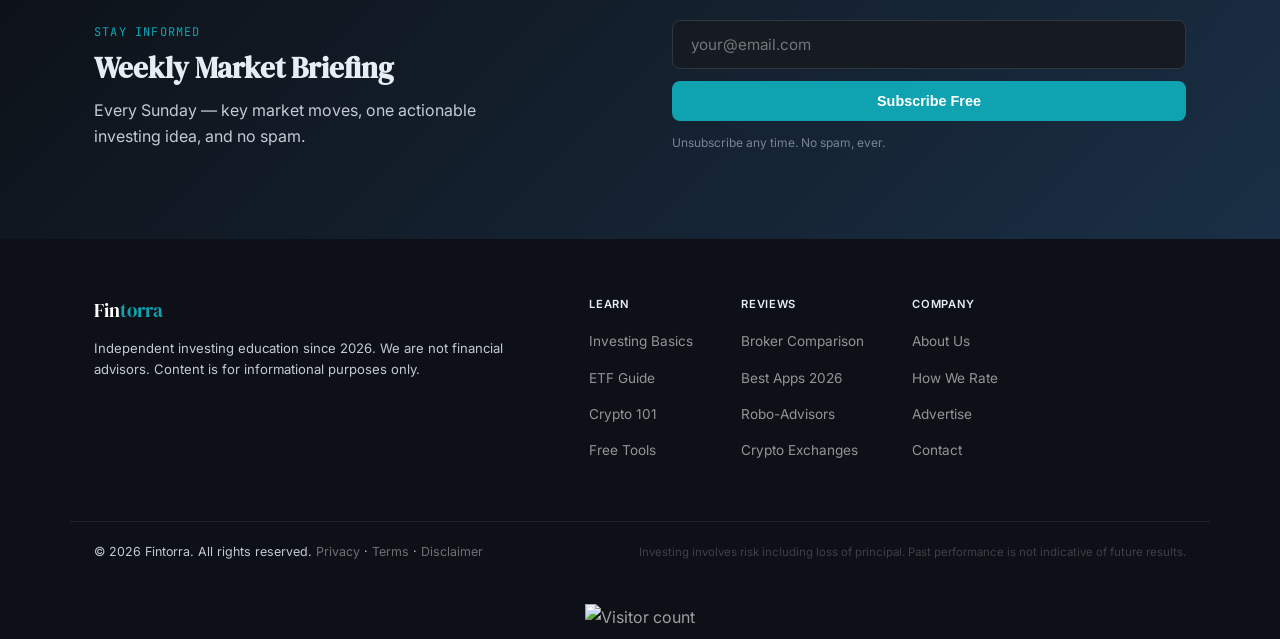
==== commit 354747f7: "Add files via upload" ====
--- a/index.html
+++ b/index.html
@@ -8,7 +8,7 @@
 <meta content="Evidence-based investing guides, market analysis, broker comparisons, and portfolio strategies for beginners and experienced investors." name="description"/>
 <link href="https://fonts.googleapis.com" rel="preconnect"/>
 <link href="https://fonts.googleapis.com/css2?family=DM+Serif+Display:ital@0;1&amp;family=Inter:wght@300;400;500;600&amp;family=JetBrains+Mono:wght@400;500&amp;display=swap" rel="stylesheet"/>
-<link href="style.css?v=1784659965" rel="stylesheet"/>
+<link href="style.css?v=1784719081" rel="stylesheet"/>
 <script>(function(){try{var t=localStorage.getItem('fintorra-theme');if(t!=='light'){document.documentElement.setAttribute('data-theme','dark');}}catch(e){}})();</script>
 <link href="https://YOUR-DOMAIN-HERE.com/index.html" rel="canonical"/><meta content="Fintorra — Smart Investing for Modern Investors" property="og:title"/><meta content="Evidence-based investing guides, market analysis, broker comparisons, and portfolio strategies for beginners and experienced investors." property="og:description"/><meta content="website" property="og:type"/><meta content="https://YOUR-DOMAIN-HERE.com/index.html" property="og:url"/><meta content="https://YOUR-DOMAIN-HERE.com/og-default.jpg" property="og:image"/><meta content="Fintorra" property="og:site_name"/><meta content="summary_large_image" name="twitter:card"/><meta content="Fintorra — Smart Investing for Modern Investors" name="twitter:title"/><meta content="Evidence-based investing guides, market analysis, broker comparisons, and portfolio strategies for beginners and experienced investors." name="twitter:description"/><meta content="https://YOUR-DOMAIN-HERE.com/og-default.jpg" name="twitter:image"/><script type="application/ld+json">{
   "@context": "https://schema.org",
@@ -87,6 +87,27 @@
 </div>
 <p class="pulse-disclaimer">Live prices update every 60 seconds. Click any ticker above to open its chart on TradingView.</p>
 </section>
+<!-- MARKET NEWS -->
+<section class="market-news section-gap container" id="market-news">
+<div class="news-head">
+<div>
+<div class="section-eyebrow">Market News</div>
+<h2 class="section-title">Latest Headlines</h2>
+</div>
+<div class="news-search-wrap">
+<input aria-label="Search news headlines" class="news-search" id="news-search" placeholder="Search headlines…" type="search"/>
+</div>
+</div>
+<div class="ai-summary-card" id="ai-summary-card" style="display:none;">
+<div class="ai-summary-label">AI Market Digest</div>
+<p class="ai-summary-text" id="ai-summary-text"></p>
+<p class="ai-summary-note">Auto-generated from the headlines below — always verify against the original sources before acting on it.</p>
+</div>
+<div class="news-list" id="news-list">
+<p class="news-empty">Loading headlines…</p>
+</div>
+<p class="pulse-disclaimer">Headlines and summaries are pulled from their original publishers, refreshed every 2 hours. Click any headline to read the full article at the source.</p>
+</section>
 <!-- CATEGORY NAV -->
 <div class="category-pills container">
 <a class="pill active" href="#trending">Markets</a>
@@ -327,6 +348,6 @@
 </div>
 <div class="visitor-counter" style="text-align:center;padding:8px 0;"><img alt="Visitor count" src="https://api.visitorbadge.io/api/visitors?path=marketedge-zippy-pavlova-49449e&amp;label=Visitors&amp;countColor=%23263759&amp;style=flat"/></div></footer>
 <script src="https://cdn.jsdelivr.net/npm/chart.js@4.4.0/dist/chart.umd.min.js"></script>
-<script src="script.js?v=1784659965"></script>
+<script src="script.js?v=1784719081"></script>
 </body>
 </html>
